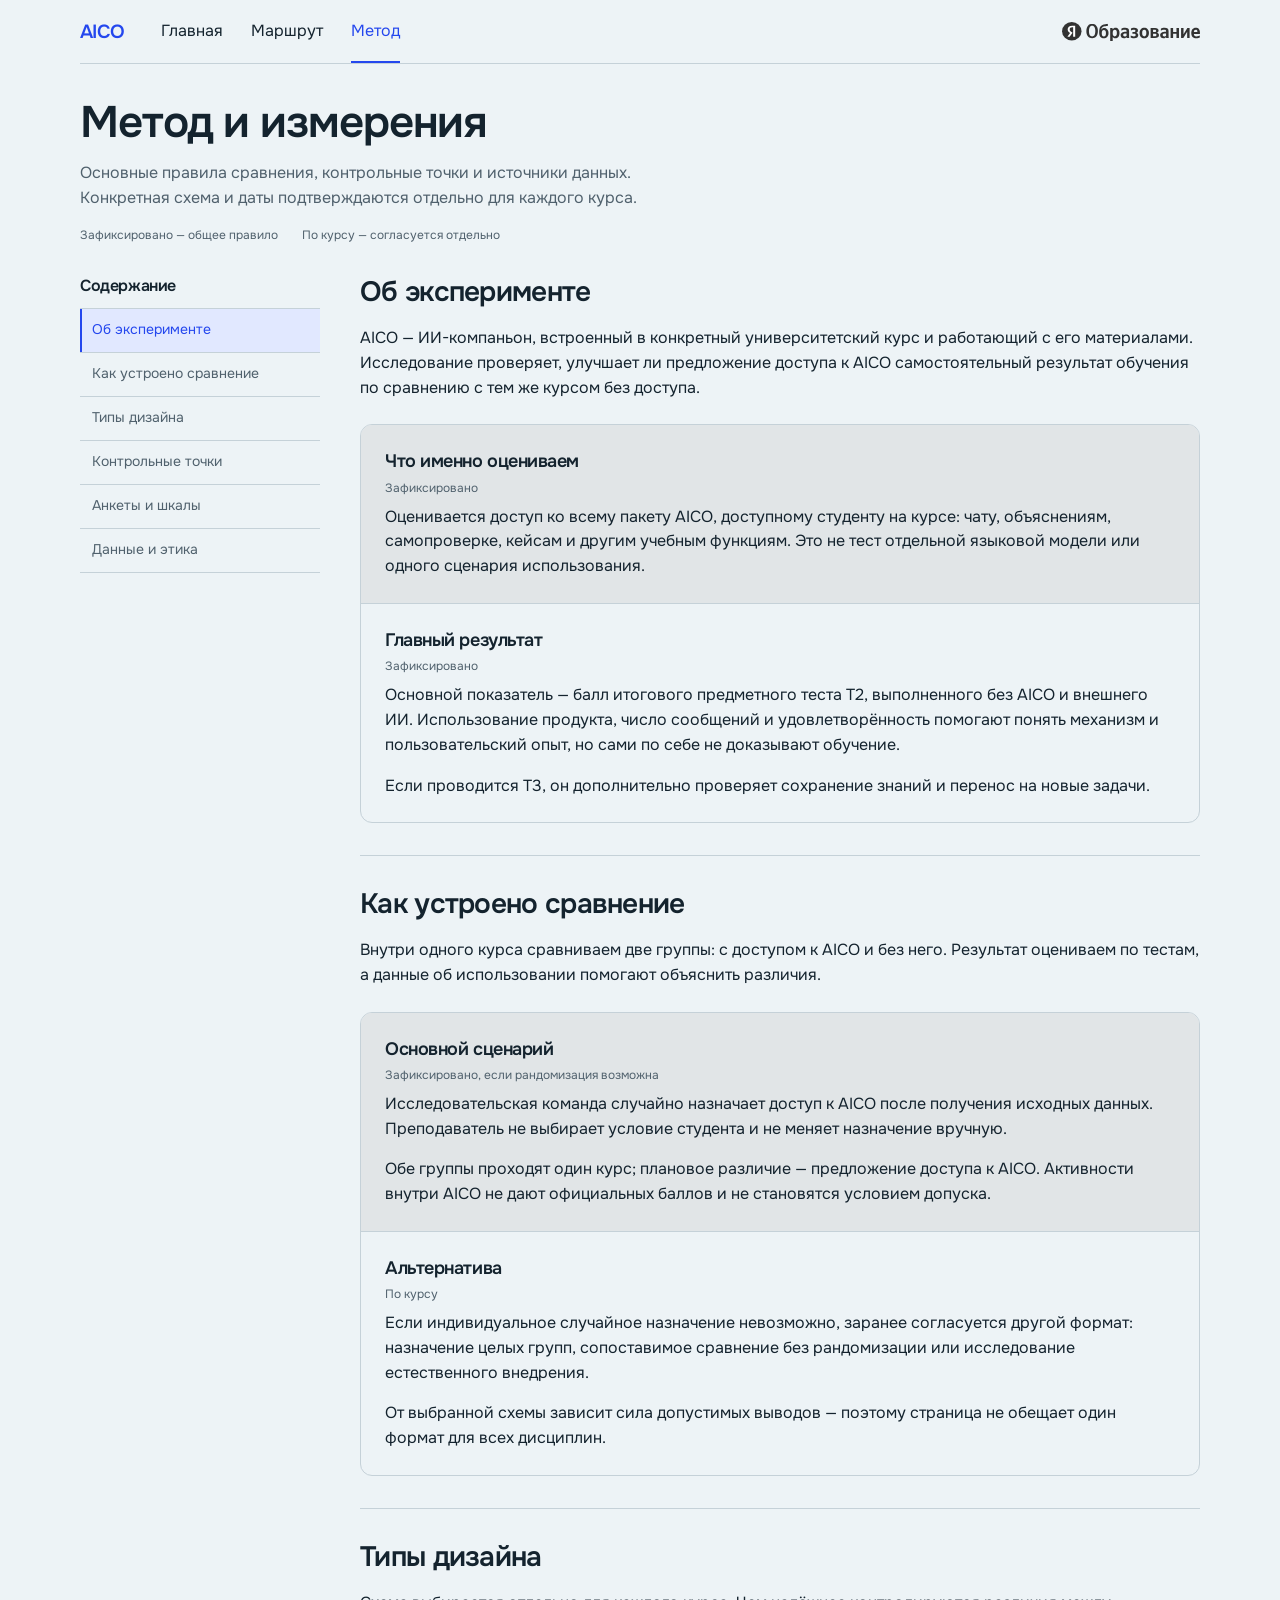
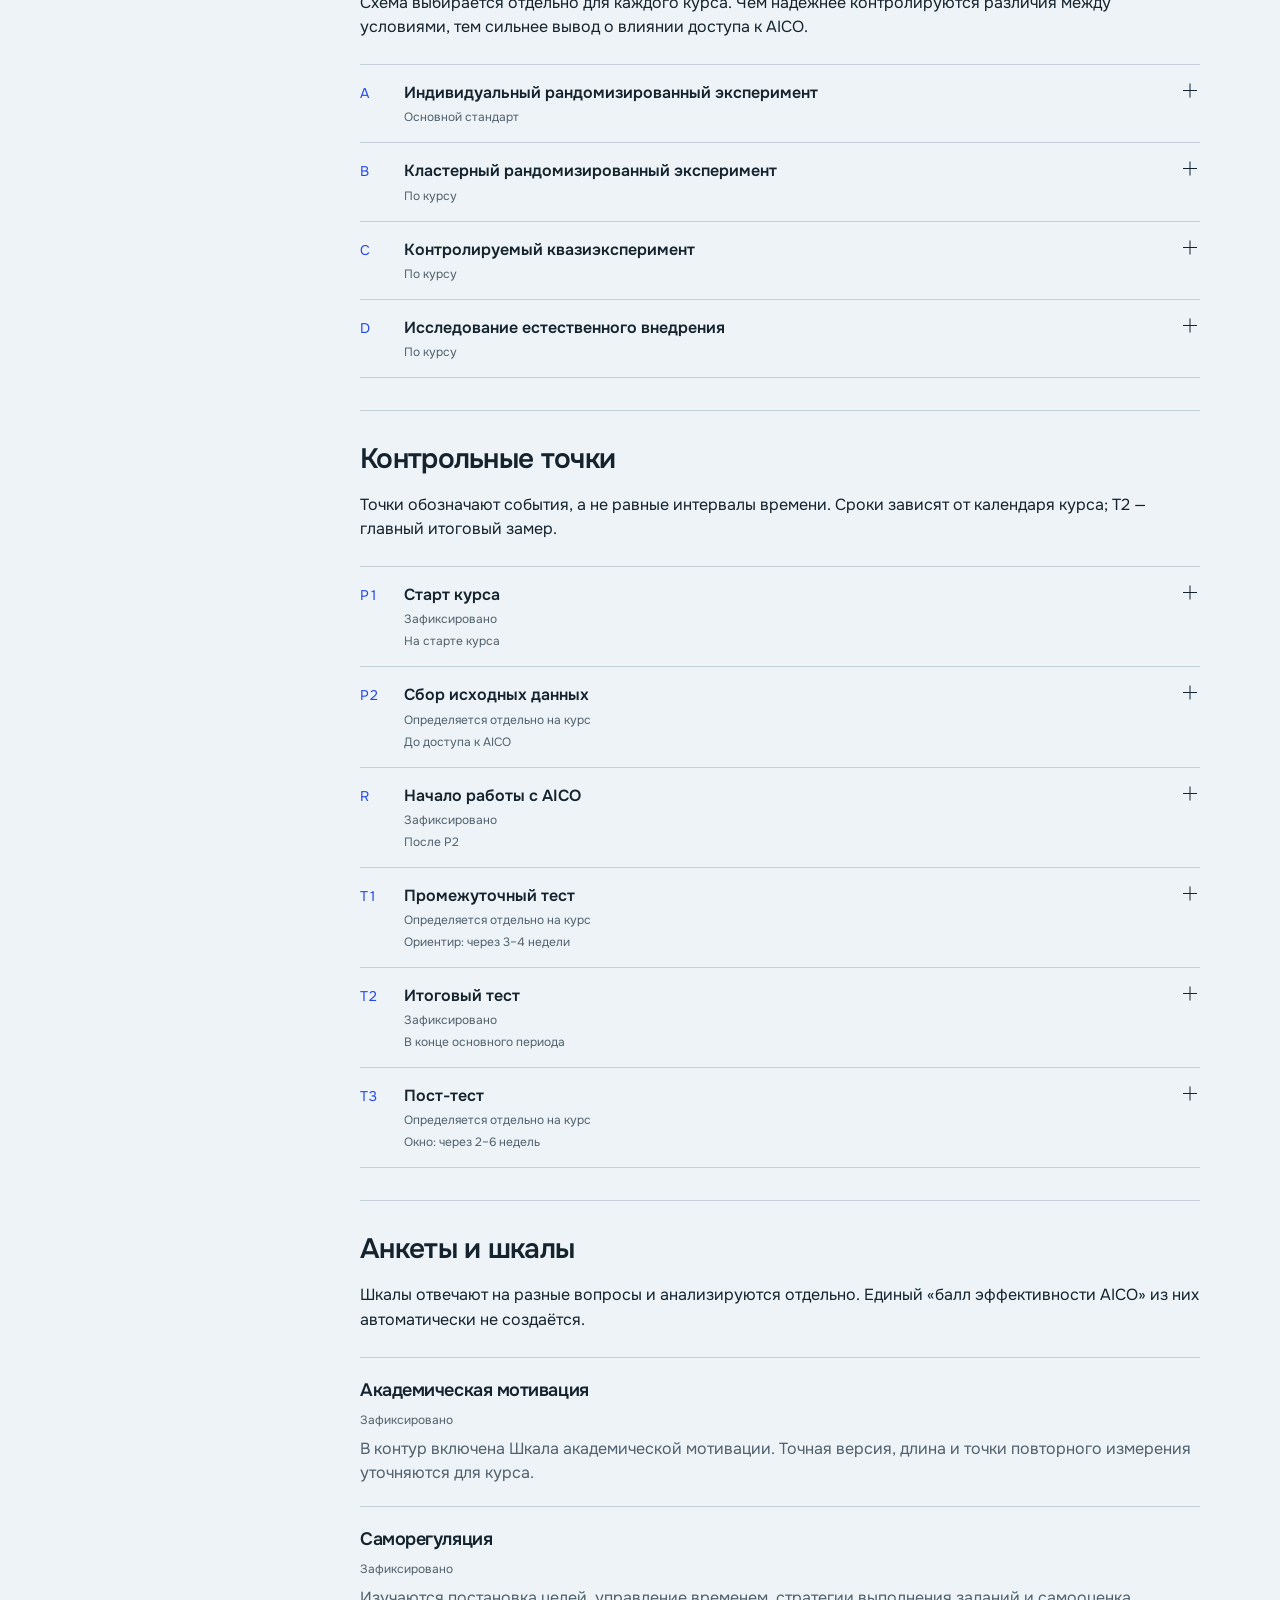
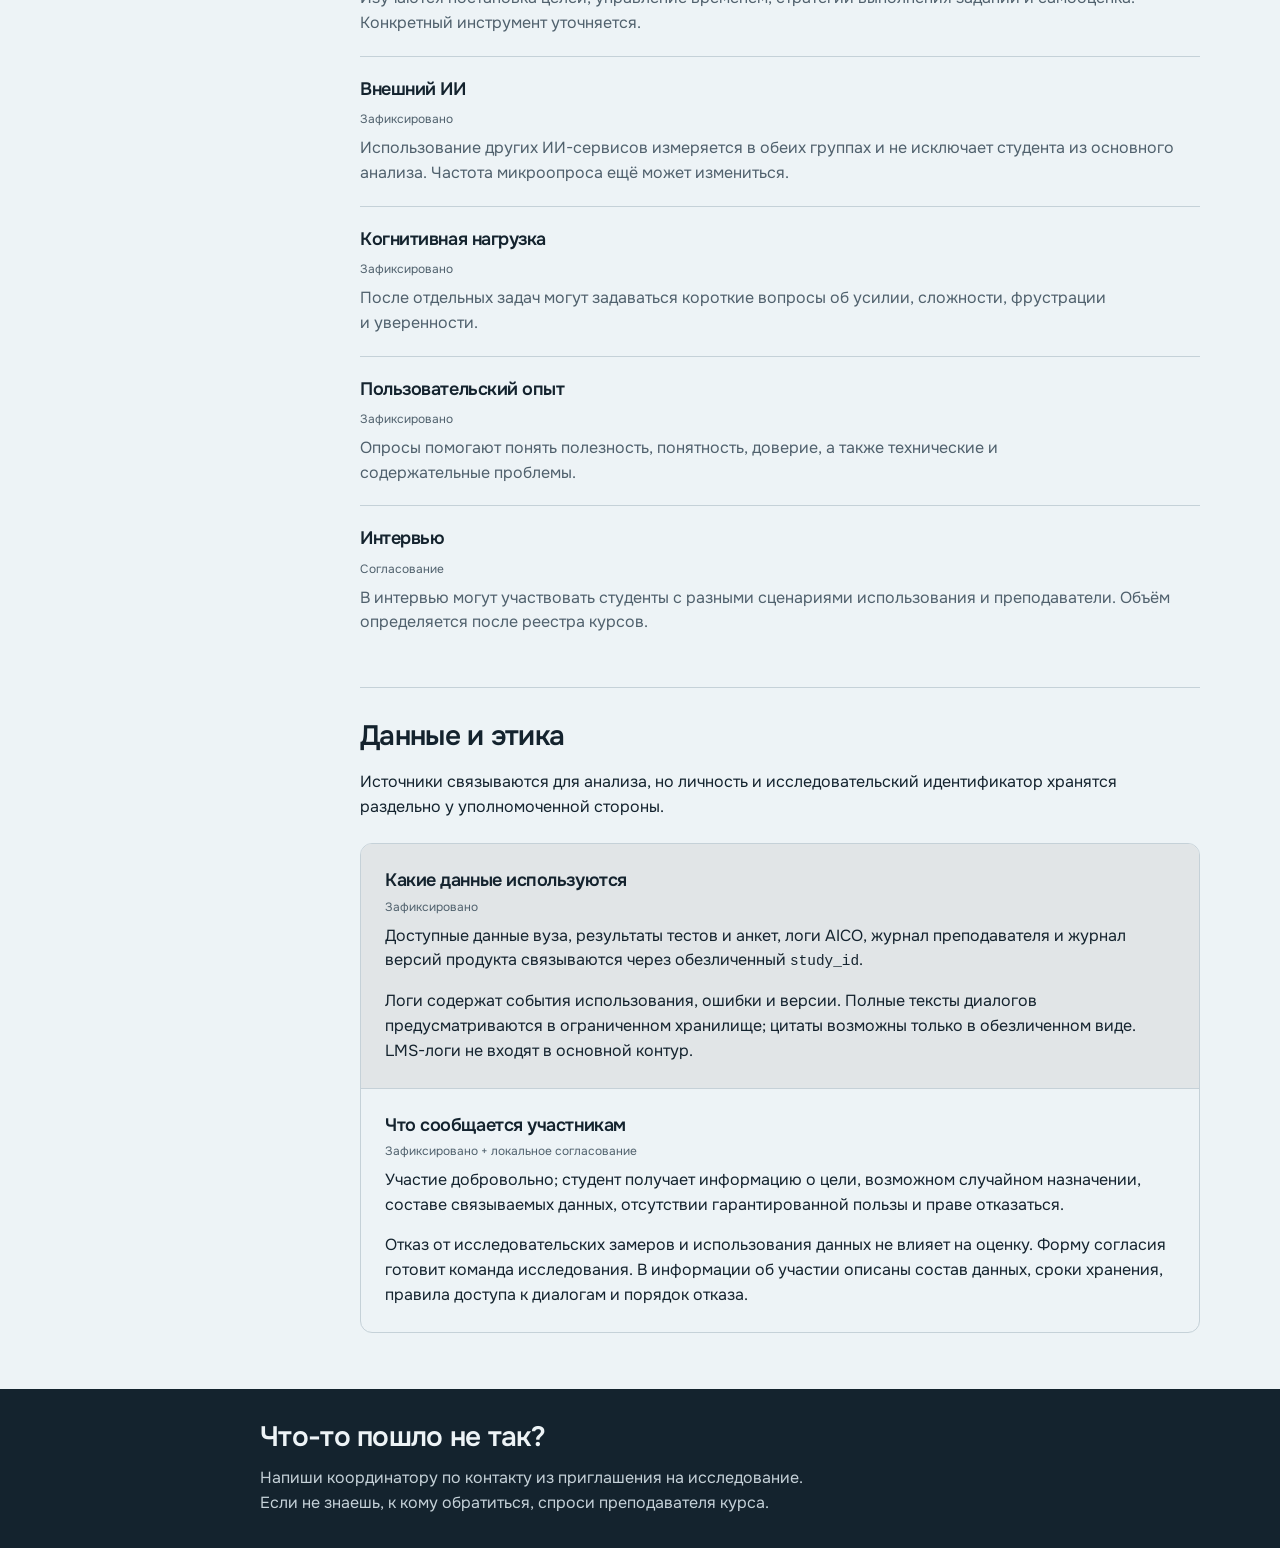
==== method.html @ 2f689096 "Move student site to standalone student URL" ====
<!doctype html>
<html lang="ru">
<head>
<meta charset="utf-8">
<meta name="viewport" content="width=device-width,initial-scale=1">
<meta name="theme-color" content="#edf3f6">
<meta name="description" content="Как устроено исследование AICO: сравнение групп, контрольные точки, анкеты, данные и условия участия.">
<title>AICO — метод и измерения</title>
<link rel="icon" href="data:image/svg+xml,%3Csvg xmlns='http://www.w3.org/2000/svg' viewBox='0 0 32 32'%3E%3Crect width='32' height='32' rx='8' fill='%232d4cff'/%3E%3Cpath d='M7 24 15 7h3l7 17h-5l-2-5h-6l-2 5zm7-9h3l-1.5-4z' fill='white'/%3E%3C/svg%3E">
<link rel="stylesheet" href="student.css?v=b2dbe987">
<link rel="stylesheet" href="method.css?v=42164fa5">
<link rel="canonical" href="https://tikhonov-cmd.github.io/student/method.html">
</head>
<body class="method-page"><a class="skip" href="#method-overview">Перейти к содержанию</a><header class="site-header">
 <a class="brand" href="./" aria-label="AICO — главная для участников">AICO</a>
 <nav class="top-nav" aria-label="Разделы сайта">
  <a href="./" data-nav="home">Главная</a>
  <a href="route.html" data-nav="route">Маршрут</a>
  <a href="method.html" data-nav="method" aria-current="page">Метод</a>
 </nav>
 <a class="education-brand" href="https://education.yandex.ru/"><img src="assets/yandex-education.svg" width="138" height="20" alt="Яндекс Образование"></a>
</header>
<main id="method-main">
<header class="a-page a-method-hero">
          <h1 class="a-title">Метод и измерения</h1>
          <div class="a-method-intro">
            <p>Основные правила сравнения, контрольные точки и источники данных. Конкретная схема и даты подтверждаются отдельно для каждого курса.</p>
            <div class="a-status-key" aria-label="Статусы элементов протокола">
              <span>Зафиксировано — общее правило</span><span>По курсу — согласуется отдельно</span>
            </div>
          </div>
        </header>

        <div class="a-page a-method-layout">
          <nav class="a-method-index" aria-label="Содержание раздела">
            <div class="a-method-index-inner">
              <h2>Содержание</h2>
              <ol>
                <li><a href="#method-overview"><span>Об эксперименте</span></a></li>
                <li><a href="#method-comparison"><span>Как устроено сравнение</span></a></li>
                <li><a href="#method-designs"><span>Типы дизайна</span></a></li>
                <li><a href="#method-points"><span>Контрольные точки</span></a></li>
                <li><a href="#method-scales"><span>Анкеты и шкалы</span></a></li>
                <li><a href="#method-data"><span>Данные и этика</span></a></li>
              </ol>
            </div>
          </nav>

          <div class="a-method-content">
            <section class="a-method-section" id="method-overview">
              <header class="a-section-head"><h2>Об эксперименте</h2><p>AICO — ИИ-компаньон, встроенный в конкретный университетский курс и работающий с его материалами. Исследование проверяет, улучшает ли предложение доступа к AICO самостоятельный результат обучения по сравнению с тем же курсом без доступа.</p></header>
              <div class="a-method-pair">
                <article class="a-method-note"><h3>Что именно оцениваем<span class="a-inline-status">Зафиксировано</span></h3><p>Оценивается доступ ко всему пакету AICO, доступному студенту на курсе: чату, объяснениям, самопроверке, кейсам и другим учебным функциям. Это не тест отдельной языковой модели или одного сценария использования.</p></article>
                <article class="a-method-note"><h3>Главный результат<span class="a-inline-status">Зафиксировано</span></h3><p>Основной показатель — балл итогового предметного теста T2, выполненного без AICO и внешнего ИИ. Использование продукта, число сообщений и удовлетворённость помогают понять механизм и пользовательский опыт, но сами по себе не доказывают обучение.</p><p>Если проводится T3, он дополнительно проверяет сохранение знаний и перенос на новые задачи.</p></article>
              </div>
            </section>

            <section class="a-method-section" id="method-comparison">
              <header class="a-section-head"><h2>Как устроено сравнение</h2><p>Внутри одного курса сравниваем две группы: с доступом к AICO и без него. Результат оцениваем по тестам, а данные об использовании помогают объяснить различия.</p></header>
              <div class="a-method-pair">
                <article class="a-method-note"><h3>Основной сценарий<span class="a-inline-status">Зафиксировано, если рандомизация возможна</span></h3><p>Исследовательская команда случайно назначает доступ к AICO после получения исходных данных. Преподаватель не выбирает условие студента и не меняет назначение вручную.</p><p>Обе группы проходят один курс; плановое различие — предложение доступа к AICO. Активности внутри AICO не дают официальных баллов и не становятся условием допуска.</p></article>
                <article class="a-method-note"><h3>Альтернатива<span class="a-inline-status">По курсу</span></h3><p>Если индивидуальное случайное назначение невозможно, заранее согласуется другой формат: назначение целых групп, сопоставимое сравнение без рандомизации или исследование естественного внедрения.</p><p>От выбранной схемы зависит сила допустимых выводов — поэтому страница не обещает один формат для всех дисциплин.</p></article>
              </div>
            </section>

            <section class="a-method-section" id="method-designs">
              <header class="a-section-head"><h2>Типы дизайна</h2><p>Схема выбирается отдельно для каждого курса. Чем надёжнее контролируются различия между условиями, тем сильнее вывод о влиянии доступа к AICO.</p></header>
              <div class="a-design-list">
                <details class="a-design-row">
                  <summary><span class="a-design-code">A</span><span class="a-design-title">Индивидуальный рандомизированный эксперимент</span><span class="a-inline-status">Основной стандарт</span><span class="a-disclosure-mark" aria-hidden="true"></span></summary>
                  <div class="a-design-body"><p class="a-design-description">Доступ случайно назначается отдельным студентам внутри одного курса. Обе группы проходят одинаковую программу и тесты.</p><div class="a-design-evidence"><h4>Доказательная сила</h4><p><strong>Наиболее высокая.</strong> Позволяет оценить причинный эффект предложения доступа к AICO. В анализе ITT участников сравнивают по назначенной группе, даже если они не пользовались платформой.</p></div></div>
                </details>
                <details class="a-design-row">
                  <summary><span class="a-design-code">B</span><span class="a-design-title">Кластерный рандомизированный эксперимент</span><span class="a-inline-status">По курсу</span><span class="a-disclosure-mark" aria-hidden="true"></span></summary>
                  <div class="a-design-body"><p class="a-design-description">Случайно назначаются целые учебные группы. Требуются достаточное число независимых групп и кластерный анализ.</p><div class="a-design-evidence"><h4>Доказательная сила</h4><p><strong>Высокая при выполнении условий.</strong> Позволяет оценить причинный эффект назначения групп; при малом числе групп результат считается пилотным.</p></div></div>
                </details>
                <details class="a-design-row">
                  <summary><span class="a-design-code">C</span><span class="a-design-title">Контролируемый квазиэксперимент</span><span class="a-inline-status">По курсу</span><span class="a-disclosure-mark" aria-hidden="true"></span></summary>
                  <div class="a-design-body"><p class="a-design-description">Готовая группа с AICO сравнивается с одновременной сопоставимой контрольной группой без случайного назначения. Учитываются входной уровень и наблюдаемые различия.</p><div class="a-design-evidence"><h4>Доказательная сила</h4><p><strong>Ограниченная.</strong> Результат совместим с эффектом AICO, но скрытые различия между группами нельзя полностью исключить.</p></div></div>
                </details>
                <details class="a-design-row">
                  <summary><span class="a-design-code">D</span><span class="a-design-title">Исследование естественного внедрения</span><span class="a-inline-status">По курсу</span><span class="a-disclosure-mark" aria-hidden="true"></span></summary>
                  <div class="a-design-body"><p class="a-design-description">Участников наблюдают во времени без сопоставимой рандомизированной контрольной группы: собирают P2, T2/T3, результаты курса и логи AICO.</p><div class="a-design-evidence"><h4>Доказательная сила</h4><p><strong>Описательная.</strong> Показывает осуществимость, динамику и механизмы внедрения, но не доказывает причинный эффект AICO.</p></div></div>
                </details>
              </div>
            </section>

            <section class="a-method-section" id="method-points">
              <header class="a-section-head"><h2>Контрольные точки</h2><p>Точки обозначают события, а не равные интервалы времени. Сроки зависят от календаря курса; T2 — главный итоговый замер.</p></header>
              <div class="a-measure-list">
                <details class="a-measure"><summary><span class="a-measure-code">P1</span><span class="a-measure-title">Старт курса</span><span class="a-measure-status">Зафиксировано</span><span class="a-measure-time">На старте курса</span><span class="a-disclosure-mark" aria-hidden="true"></span></summary><div class="a-disclosure-body"><p>Фиксируются актуальные группы, календарь и контекст дисциплины. Курс начинается по обычной программе, без специального режима преподавания.</p><p><strong>Роль преподавателя:</strong> подтвердить расписание и сообщить об изменениях, способных повлиять на замеры.</p></div></details>
                <details class="a-measure"><summary><span class="a-measure-code">P2</span><span class="a-measure-title">Сбор исходных данных</span><span class="a-measure-status">Определяется отдельно&nbsp;на&nbsp;курс</span><span class="a-measure-time">До доступа к AICO</span><span class="a-disclosure-mark" aria-hidden="true"></span></summary><div class="a-disclosure-body"><p>Команда использует уже имеющиеся данные об успеваемости и исходные анкеты о мотивации, самоорганизации в учёбе и опыте использования ИИ. Студенты также рассказывают немного о себе. Дополнительного предметного теста на этом этапе нет.</p><p><strong>Важно:</strong> P2 помогает точнее сравнить группы, но сам по себе не доказывает, что они «одинаковы».</p></div></details>
                <details class="a-measure"><summary><span class="a-measure-code">R</span><span class="a-measure-title">Начало работы с AICO</span><span class="a-measure-status">Зафиксировано</span><span class="a-measure-time">После P2</span><span class="a-disclosure-mark" aria-hidden="true"></span></summary><div class="a-disclosure-body"><p>Команда замораживает список участников, назначает условия и выдаёт права. В начале проверяются доступ, идентификаторы и поступление логов.</p><p><strong>Роль преподавателя:</strong> использовать единый текст коммуникации и не менять назначенный доступ.</p></div></details>
                <details class="a-measure"><summary><span class="a-measure-code">T1</span><span class="a-measure-title">Промежуточный тест</span><span class="a-measure-status">Определяется отдельно&nbsp;на&nbsp;курс</span><span class="a-measure-time">Ориентир: через 3–4 недели</span><span class="a-disclosure-mark" aria-hidden="true"></span></summary><div class="a-disclosure-body"><p>Результаты обычных контрольных и тестов курса дают ранний сигнал о ходе обучения. Небольшой опрос уточняет нагрузку, использование внешнего ИИ и технические проблемы. Дополнительные учебные проверки для этого этапа не создаются.</p><p>T1 не считается вторым главным результатом. Форма, инструкция и точный срок подтверждаются для курса.</p></div></details>
                <details class="a-measure"><summary><span class="a-measure-code">T2</span><span class="a-measure-title">Итоговый тест</span><span class="a-measure-status">Зафиксировано</span><span class="a-measure-time">В конце основного периода</span><span class="a-disclosure-mark" aria-hidden="true"></span></summary><div class="a-disclosure-body"><p>Итоговая проверка курса выполняется без AICO и внешнего ИИ, в одинаковых условиях и по единым критериям. Балл T2 — главный показатель самостоятельного результата.</p><p><strong>По курсу:</strong> дата и содержание согласуются с календарём и учебными целями дисциплины.</p></div></details>
                <details class="a-measure"><summary><span class="a-measure-code">T3</span><span class="a-measure-title">Пост-тест</span><span class="a-measure-status">Определяется отдельно&nbsp;на&nbsp;курс</span><span class="a-measure-time">Окно: через 2–6 недель</span><span class="a-disclosure-mark" aria-hidden="true"></span></summary><div class="a-disclosure-body"><p>Параллельный тест проверяет сохранение знаний, а новая задача — перенос в незнакомую ситуацию. Целевой ориентир — четыре недели после T2.</p><p>T3 проводится только там, где можно обеспечить одинаковую контролируемую процедуру. Возможность и дата подтверждаются отдельно.</p></div></details>
              </div>
            </section>

            <section class="a-method-section" id="method-scales">
              <header class="a-section-head"><h2>Анкеты и шкалы</h2><p>Шкалы отвечают на разные вопросы и анализируются отдельно. Единый «балл эффективности AICO» из них автоматически не создаётся.</p></header>
              <div class="a-scale-list">
                <article class="a-scale"><h3>Академическая мотивация</h3><span class="a-inline-status">Зафиксировано</span><p>В контур включена Шкала академической мотивации. Точная версия, длина и точки повторного измерения уточняются для курса.</p></article>
                <article class="a-scale"><h3>Саморегуляция</h3><span class="a-inline-status">Зафиксировано</span><p>Изучаются постановка целей, управление временем, стратегии выполнения заданий и самооценка. Конкретный инструмент уточняется.</p></article>
                <article class="a-scale"><h3>Внешний ИИ</h3><span class="a-inline-status">Зафиксировано</span><p>Использование других ИИ-сервисов измеряется в обеих группах и не исключает студента из основного анализа. Частота микроопроса ещё может измениться.</p></article>
                <article class="a-scale"><h3>Когнитивная нагрузка</h3><span class="a-inline-status">Зафиксировано</span><p>После отдельных задач могут задаваться короткие вопросы об усилии, сложности, фрустрации и уверенности.</p></article>
                <article class="a-scale"><h3>Пользовательский опыт</h3><span class="a-inline-status">Зафиксировано</span><p>Опросы помогают понять полезность, понятность, доверие, а также технические и содержательные проблемы.</p></article>
                <article class="a-scale"><h3>Интервью</h3><span class="a-inline-status">Согласование</span><p>В интервью могут участвовать студенты с разными сценариями использования и преподаватели. Объём определяется после реестра курсов.</p></article>
              </div>
            </section>

            <section class="a-method-section" id="method-data">
              <header class="a-section-head"><h2>Данные и этика</h2><p>Источники связываются для анализа, но личность и исследовательский идентификатор хранятся раздельно у уполномоченной стороны.</p></header>
              <div class="a-data-grid">
                <article class="a-data-column"><h3>Какие данные используются<span class="a-inline-status">Зафиксировано</span></h3><p>Доступные данные вуза, результаты тестов и анкет, логи AICO, журнал преподавателя и журнал версий продукта связываются через обезличенный <code>study_id</code>.</p><p>Логи содержат события использования, ошибки и версии. Полные тексты диалогов предусматриваются в ограниченном хранилище; цитаты возможны только в обезличенном виде. LMS-логи не входят в основной контур.</p></article>
                <article class="a-data-column"><h3>Что сообщается участникам<span class="a-inline-status">Зафиксировано + локальное согласование</span></h3><p>Участие добровольно; студент получает информацию о цели, возможном случайном назначении, составе связываемых данных, отсутствии гарантированной пользы и праве отказаться.</p><p>Отказ от исследовательских замеров и использования данных не влияет на оценку. Форму согласия готовит команда исследования. В информации об участии описаны состав данных, сроки хранения, правила доступа к диалогам и порядок отказа.</p></article>
              </div>
            </section>
          </div>
        </div>
</main>
<section class="help-line" id="help"><div class="help-inner"><h2>Что-то пошло не так?</h2><p>Напиши координатору по контакту из приглашения на исследование. Если не знаешь, к кому обратиться, спроси преподавателя курса.</p></div></section>
<script src="method.js?v=9ef00c4e" defer></script>
</body></html>
---- student.css ----
@font-face{font-family:"Onest Embedded";src:url([data-uri]) format("truetype");font-style:normal;font-weight:100 900;font-display:swap}

@font-face{font-family:"Manrope";font-weight:200;font-style:normal;font-display:swap;src:url("fonts/manrope.woff") format("woff");}
@font-face{font-family:"Yeseva One";font-weight:400;font-style:normal;font-display:swap;src:url("fonts/yesevaone.woff") format("woff");}
@font-face{font-family:"Ruslan Display";font-weight:400;font-style:normal;font-display:swap;src:url("fonts/ruslandisplay.woff") format("woff");}
@font-face{font-family:"YS Geo Thin";font-weight:200;font-style:normal;font-display:swap;src:url("fonts/ys-geo-thin.woff") format("woff");}
@font-face{font-family:"YS Display Light";font-weight:300;font-style:normal;font-display:swap;src:url("[data-uri]") format("woff");}
@font-face{font-family:"Caveat";font-weight:600;font-style:normal;font-display:swap;src:url("fonts/caveat.woff") format("woff");}
@font-face{font-family:"Lobster";font-weight:400;font-style:normal;font-display:swap;src:url("fonts/lobster.woff") format("woff");}
@font-face{font-family:"Old Standard TT";font-weight:400;font-style:italic;font-display:swap;src:url("fonts/oldstandardtt.woff") format("woff");}
@font-face{font-family:"Press Start 2P";font-weight:400;font-style:normal;font-display:swap;src:url("fonts/pressstart2p.woff") format("woff");}
/* Shared student design system. Wide areas are interactive; prose uses one reading measure. */
:root{
 --paper:#edf3f6;--ink:#14232e;--muted:#50616d;--rule:#c5d1d8;
 --blue:#2447ee;--blue-hover:#1936bd;--selected:#e1e8ff;--lime:#d4ff5b;
 --surface:#e1e5e7;--white:#fff;--gutter:clamp(20px,4.5vw,64px);
 --wide:1120px;--reading:760px;--radius:12px;
 --text:16px;--small:14px;--caption:12px;
 font-family:"Onest Embedded",Arial,sans-serif;font-synthesis:none;
 color:var(--ink);background:var(--paper);scroll-behavior:smooth;scroll-padding-top:24px;
}
*{box-sizing:border-box;scrollbar-color:var(--muted) var(--paper)}
body{margin:0;position:relative}
button{font:inherit;color:inherit;cursor:pointer}
button,a{-webkit-tap-highlight-color:transparent}
button:disabled{cursor:default}
a{color:inherit;text-underline-offset:5px}
button:focus-visible,a:focus-visible,summary:focus-visible{outline:3px solid var(--blue);outline-offset:4px}
::selection{background:var(--lime);color:var(--ink)}
[hidden]{display:none!important}
p{margin:0 0 16px;line-height:1.55;text-wrap:balance}
h1,h2,h3,h4{margin:0;font-weight:600;letter-spacing:-.025em;line-height:1.2;text-wrap:balance}
h2{font-size:28px}h3{font-size:20px}h4{font-size:20px}
li,summary{text-wrap:balance}
button svg,a svg{width:20px;height:20px;fill:none;stroke:currentColor;stroke-width:1.7;stroke-linecap:round;stroke-linejoin:round;flex:none}
.sr-only{position:absolute;width:1px;height:1px;padding:0;margin:-1px;overflow:hidden;clip:rect(0,0,0,0);white-space:nowrap;border:0}
.skip{visibility:hidden;position:fixed;z-index:100;left:20px;top:16px;padding:14px;background:var(--lime)}
.skip:focus{visibility:visible}
.site-header,.intro-reading,.route{width:min(calc(100% - 2 * var(--gutter)),var(--wide));margin-inline:auto}
.site-header{min-height:64px;display:flex;gap:36px;align-items:center;border-bottom:1px solid var(--rule)}
.brand{display:flex;align-items:center;min-height:44px;min-width:44px;font-size:19px;font-weight:600;letter-spacing:-.03em;color:var(--blue);text-decoration:none}
.top-nav{display:flex;gap:28px;align-self:stretch}
.top-nav a{display:flex;align-items:center;min-height:44px;font-size:16px;text-decoration:none;border-bottom:2px solid transparent;padding:10px 0}
.top-nav a:hover,.top-nav a[aria-current]{color:var(--blue);border-bottom-color:var(--blue)}
/* The original interactive lettering remains the full first screen. */
.hero{display:grid;grid-template-rows:1fr auto;place-items:center;gap:24px;min-height:calc(100svh - 64px);margin:0 var(--gutter);padding:24px 0 16px;position:relative;touch-action:pan-y;cursor:crosshair}
.hero-title{font-family:"YS Display Light",sans-serif;font-weight:300;font-size:min(11.6vw,18svh,180px);line-height:1;letter-spacing:0;user-select:none;touch-action:pan-y;width:100%;text-align:center;padding:0}
.title-line{display:flex;justify-content:center;align-items:center;white-space:nowrap;height:1em}
.title-line.emphasis{color:var(--blue)}
.letter-canvas{position:absolute;left:calc(-1 * var(--gutter));top:0;width:100vw;height:100%;pointer-events:none;display:block;visibility:hidden}
.has-letter-scene .letter-canvas{visibility:visible}.has-letter-scene .hero-title{opacity:0}
.hero:has(.hero-title:focus-visible){outline:2px solid var(--blue);outline-offset:-12px}
.hero-controls{position:relative;z-index:2;align-self:end;width:100%;text-align:center;cursor:auto}
.type-hint{display:block;color:var(--muted);font-size:var(--caption);line-height:1.5;margin-bottom:8px}
.type-controls{display:flex;align-items:center;justify-content:center;flex-wrap:wrap;gap:8px 24px;min-height:44px;color:var(--muted)}
.type-controls button{background:none;border:0;padding:8px 0;min-height:44px;font-size:14px;text-decoration:underline;text-underline-offset:4px}
.type-controls button:hover{color:var(--blue)}
.type-controls button:disabled{opacity:.55;text-decoration:none}
.type-controls .motion-toggle{display:flex;align-items:center;gap:8px;padding:8px 12px;font-size:12px;text-decoration:none}
.motion-toggle svg{width:15px;height:15px}
/* Overview and product demo. */
.intro-reading{padding:40px 0 0;border-top:1px solid var(--rule)}
.intro-context{max-width:var(--reading);margin:0 auto 40px}
.hero-lead{font-size:clamp(24px,2.4vw,32px);line-height:1.4;margin:0}
.hero-lead b{font-weight:600}
.hero-lead+.hero-lead{margin-top:8px}
.product-demo{padding:32px 0 0;border-top:1px solid var(--rule);min-width:0}
.product-demo>h2{margin-bottom:12px}
.product-intro{font-size:16px;max-width:76ch;margin-bottom:8px}
.demo-invitation{font-size:14px;color:var(--muted);max-width:88ch;margin-bottom:24px}
.demo-workbench{--controls-width:264px}
.demo-panel{display:grid;grid-template-columns:var(--controls-width) minmax(0,1fr);border:1px solid var(--rule);border-radius:var(--radius);overflow:clip}
.demo-panel:has(.demo-controls[hidden]){grid-template-columns:1fr}
.demo-controls{padding:24px 20px}
.demo-result{background:var(--surface);border-left:1px solid var(--rule)}
.demo-controls,.demo-result{min-width:0}
.demo-choice-row{padding:16px 0;border-bottom:1px solid var(--rule)}
.demo-choice-row:first-child{padding-top:0}
.demo-choice-row:last-child{border-bottom:0;padding-bottom:0}
.demo-label{display:block;font-size:14px;line-height:1.4;font-weight:600;margin-bottom:8px}
.demo-options{display:grid;grid-template-columns:repeat(2,minmax(0,1fr));gap:4px}
.demo-options button{min-height:44px;min-width:0;padding:8px;border:1px solid transparent;border-radius:6px;background:transparent;font-size:14px;line-height:1.35;white-space:normal;overflow-wrap:anywhere}
.demo-options button:hover{border-color:var(--blue);color:var(--blue)}
.demo-options button[aria-pressed=true]{background:var(--selected);border-color:var(--blue);color:var(--blue);font-weight:600}
.demo-options button[data-format][aria-pressed=true]{background:var(--lime);border-color:transparent;color:var(--ink)}
.demo-options-secondary:has([data-level]){grid-template-columns:1fr}
.demo-options-secondary:has([data-level]) button{text-align:left;padding-inline:12px}
.demo-control-note{font-size:12px;line-height:1.5;color:var(--muted);margin:8px 0 0}
.demo-preview{padding:24px}
.demo-preview>h3{font-size:24px;margin-bottom:8px}
.demo-purpose{font-size:14px;line-height:1.5;color:var(--muted);margin-bottom:16px}
.demo-content{border-top:1px solid var(--rule);padding-top:16px}
.demo-content h4{font-size:20px;margin-bottom:12px}
.demo-content p{font-size:16px;line-height:1.5;margin-bottom:12px}
.demo-content p:last-child{margin-bottom:0}
.demo-caption{font-size:12px;line-height:1.5;color:var(--muted);text-align:left;margin:12px 0 0 calc(var(--controls-width) + 1px)}
.demo-answers,.demo-chat-questions{display:grid;grid-template-columns:1fr;gap:8px;margin-top:12px}
.demo-answers button,.demo-chat-questions button{min-height:44px;padding:10px 12px;font-size:14px;line-height:1.4;text-align:left;text-wrap:balance;border:1px solid var(--rule);border-radius:6px;background:var(--paper)}
.demo-answers button:hover,.demo-chat-questions button:hover{border-color:var(--blue)}
.demo-answers button[aria-pressed=true],.demo-chat-questions button[aria-pressed=true]{background:var(--selected);border-color:var(--blue);color:var(--blue)}
.demo-feedback{border-top:1px solid var(--rule);margin-top:16px;padding-top:16px}
.demo-feedback p:first-child{color:var(--blue)}
.demo-action{display:inline-flex;align-items:center;min-height:44px;margin-top:8px;padding:8px 0;background:none;border:0;border-bottom:1px solid var(--blue);color:var(--blue);font-size:16px;font-weight:600}
.demo-table{width:100%;border-collapse:collapse;margin:16px 0;font-size:14px;font-variant-numeric:tabular-nums}
.demo-table caption{text-align:left;font-size:12px;color:var(--muted);padding-bottom:8px;text-wrap:balance}
.demo-table th,.demo-table td{padding:8px;border-bottom:1px solid var(--rule);text-align:right}
.demo-table th{font-weight:600}.demo-table th:first-child{text-align:left;padding-left:0;width:58%}
.demo-table th:last-child,.demo-table td:last-child{padding-right:0}
.demo-table thead th{font-size:12px;color:var(--muted)}
/* Shared reading column, disclosures, route CTA and help. */
.reading{width:min(calc(100% - 2 * var(--gutter)),var(--reading));margin:48px auto 0}
.section{padding:32px 0;border-top:1px solid var(--rule);scroll-margin-top:24px}
.section h2{margin-bottom:20px}
.section-content>p,.rules-list p,.faq p,.data-disclosure p{font-size:16px;line-height:1.55}
.section-content>p:last-child{margin-bottom:0}
#rules{padding:0;margin-bottom:32px;border:1px solid var(--rule);border-radius:var(--radius);overflow:clip}
.experiment-intro{background:var(--surface);padding:24px;border-bottom:1px solid var(--rule)}
.participation-rules{padding:24px}
.participation-rules h2{font-size:24px}
.experiment-intro h2{font-size:24px;margin-bottom:12px}
.experiment-intro p{font-size:16px;line-height:1.5;margin-bottom:12px}
.experiment-intro p:last-child{margin-bottom:0}
.rules-list{list-style:none;padding:0;margin:0}
.rules-list li{padding:24px 0;border-top:1px solid var(--rule)}
.rules-list li:first-child{border-top:0;padding-top:0}
.rules-list li:last-child{padding-bottom:0}
.rules-list h3{font-size:18px;margin-bottom:8px}
.rules-list p{color:var(--muted);margin:0}
.faq details,.data-disclosure{border-bottom:1px solid var(--rule)}
.data-disclosure{border-top:1px solid var(--rule);margin-top:24px}
summary{display:flex;align-items:center;justify-content:space-between;gap:20px;min-height:64px;padding:16px 0;font-size:16px;line-height:1.45;list-style:none;cursor:pointer}
summary::-webkit-details-marker{display:none}
summary:hover{color:var(--blue)}
.disclosure-icon{width:20px;height:20px;flex:none;fill:none;stroke:currentColor;stroke-width:1.6}
details[open] .vertical{display:none}
.faq p,.data-disclosure p{color:var(--muted);margin:0 0 16px}
.faq p:last-child,.data-disclosure p:last-child{margin-bottom:24px}
.route-invitation{display:flex;align-items:center;justify-content:space-between;gap:24px;margin:16px 0 32px;padding:28px;background:linear-gradient(115deg,rgba(255,255,255,.78),rgba(255,255,255,.24) 55%,rgba(36,71,238,.055));color:var(--ink);border:1px solid rgba(137,157,173,.34);border-radius:var(--radius);box-shadow:inset 0 1px 0 rgba(255,255,255,.9);-webkit-backdrop-filter:blur(12px);backdrop-filter:blur(12px);text-decoration:none;transition:border-color .2s,background-color .2s}
.route-invitation strong{display:block;font-size:28px;line-height:1.2;font-weight:500;letter-spacing:-.025em;text-decoration:underline;text-decoration-thickness:1px;text-underline-offset:7px;margin-bottom:12px}
.route-invitation span span{display:block;color:var(--muted);font-size:16px;line-height:1.5;text-wrap:balance}
.route-invitation svg{color:var(--blue);width:40px;height:40px;transition:transform .25s}
.route-invitation:hover{background-color:rgba(255,255,255,.5);border-color:rgba(36,71,238,.4)}.route-invitation:hover svg{transform:translateX(6px)}
#questions{border-top:0;padding-top:0}
.text-link{display:inline-flex;align-items:center;gap:12px;min-height:44px;padding:8px 0;font-size:16px;line-height:1.5;text-decoration:underline}
.text-link:hover{color:var(--blue)}
.help-line{margin-top:24px;padding:32px var(--gutter);background:var(--ink);color:var(--paper)}
.help-inner{max-width:var(--reading);margin-inline:auto}
.help-line h2{font-size:28px;margin-bottom:12px}
.help-line p{color:#c5d1d8;font-size:16px;max-width:70ch;margin:0}
.no-script{width:min(calc(100% - 2 * var(--gutter)),var(--reading));margin:24px auto;font-size:16px;line-height:1.5}
/* Route: navigation and text stay distinct, with no stretched empty card. */
.route{margin-top:32px}
.route-head{margin-bottom:24px}
.route-head h1{font-size:clamp(32px,4vw,44px);margin-bottom:12px}
.route-head p{font-size:16px;color:var(--muted);max-width:80ch;margin:0}
.route-workspace{display:grid;grid-template-columns:280px minmax(0,1fr);gap:24px;align-items:start}
.route-nav{display:flex;flex-direction:column;gap:4px;list-style:none;margin:0;padding:0}
.route-button{width:100%;display:flex;align-items:start;gap:12px;min-height:78px;padding:12px;border:1px solid transparent;border-radius:8px;background:transparent;text-align:left}
.route-button:hover{border-color:var(--blue)}
.route-button[aria-pressed=true]{background:var(--selected);border-color:var(--blue);color:var(--blue)}
.route-num{flex:none;font-size:14px;font-variant-numeric:tabular-nums;line-height:1.5;color:var(--muted)}
.route-button[aria-pressed=true] .route-num{color:var(--blue)}
.route-title{font-size:16px;line-height:1.35;font-weight:600;min-width:0}
.route-code{display:block;font-size:12px;font-weight:400;line-height:1.4;margin-top:4px;color:var(--muted)}
.route-footnote{margin:12px 0 0;font-size:12px;line-height:1.5;color:var(--muted)}
.route-detail{min-width:0}
.stage-pagination{display:flex;justify-content:space-between;gap:16px;margin:20px 0 0;min-height:44px}
.event-next{display:inline-flex;align-items:center;gap:12px;min-height:44px;border:0;background:none;padding:8px 0;color:var(--blue);font-weight:600;font-size:16px}
.event-next:hover{text-decoration:underline;text-underline-offset:5px}.event-next:disabled{opacity:.45;cursor:default;text-decoration:none}
.event-copy{display:flex;flex-direction:column;background:var(--surface);border-radius:var(--radius);padding:24px}
.event-copy h2{font-size:28px;margin-bottom:12px}
.event-meta{display:flex;flex-wrap:wrap;gap:8px 16px;font-size:14px;color:var(--muted);margin-bottom:20px}
.event-meta b{color:var(--blue);font-weight:600}
.event-description,.event-actions{font-size:16px;line-height:1.55}
#stage-body h3{font-size:18px;margin:20px 0 12px}
.event-actions{padding-left:20px;margin:0}
.event-actions li{margin-bottom:12px}.event-actions li:last-child{margin-bottom:0}
.event-note{font-size:14px;color:var(--muted);border-top:1px solid var(--rule);padding-top:16px;margin:20px 0 0}
.route-reading{margin-top:40px}
/* Cross-document transitions preserve native navigation and reduced-motion preference. */
@view-transition{navigation:auto}
::view-transition-old(root){animation:page-out .22s ease both}
::view-transition-new(root){animation:page-in .32s cubic-bezier(.16,1,.3,1) both}
@keyframes page-out{to{opacity:0;transform:translateY(-8px)}}
@keyframes page-in{from{opacity:0;transform:translateY(12px)}to{opacity:1;transform:translateY(0)}}
@media(max-width:1050px){
 .demo-workbench{--controls-width:244px}
 .route-workspace{grid-template-columns:240px minmax(0,1fr);gap:20px}
}
@media(max-width:760px){
 .site-header{gap:24px}.top-nav{gap:20px}
 .hero-title{font-size:min(13.4vw,18svh)}
 .route-workspace{grid-template-columns:1fr;gap:20px}
 .demo-panel{grid-template-columns:1fr}
 .demo-controls{padding:20px}
 .demo-result{border-left:0;border-top:1px solid var(--rule)}
 .demo-caption{margin-left:0}
 .demo-choice-row{display:grid;grid-template-columns:128px minmax(0,1fr);gap:8px 12px;align-items:center;padding:8px 0}
 .demo-label{margin:0}.demo-options,.demo-options-secondary:has([data-level]){display:grid;grid-auto-flow:column;grid-auto-columns:minmax(0,1fr);grid-template-columns:none}
 .demo-options-secondary:has([data-level]) button{text-align:center;padding:8px}
 .demo-control-note{grid-column:2;margin:0}
 .route-nav{display:grid;grid-template-columns:repeat(2,minmax(0,1fr));gap:6px}
 .route-button{min-height:90px;padding:10px;gap:8px}.route-title{font-size:14px}
 .route-footnote{margin-inline:0}
}
@media(max-width:520px){
 .site-header{gap:20px}.brand{font-size:18px}.top-nav{gap:16px}.top-nav a{font-size:14px}
 .hero{padding:16px 0;gap:16px}
 .type-controls{display:grid;grid-template-columns:repeat(2,minmax(0,1fr));gap:4px 16px;max-width:360px;margin:0 auto}
 .type-controls button{font-size:12px}.type-controls .motion-toggle{justify-content:center;font-size:12px}
 .type-hint{max-width:36ch;margin:0 auto 8px}
 h2{font-size:24px}.intro-reading{padding-top:28px}.intro-context{margin-bottom:28px}
 .product-demo{padding-top:24px}.demo-invitation{margin-bottom:16px}
 .demo-choice-row{grid-template-columns:1fr;gap:6px}
 .demo-control-note{grid-column:1}
 .demo-options button{padding:8px 4px;font-size:13px}
 .demo-preview,.event-copy{padding:20px}
 .demo-preview>h3,.event-copy h2{font-size:24px}
 .demo-content h4{font-size:18px}
 .demo-caption{text-align:left}
 .reading{margin-top:32px}.section{padding:28px 0}.section h2{margin-bottom:16px}
 .experiment-intro,.participation-rules{padding:20px}.experiment-intro h2,.participation-rules h2{font-size:20px}
 #rules{margin-bottom:28px}
 .route-invitation{padding:24px 20px;gap:16px}.route-invitation strong{font-size:27px}.route-invitation svg{width:28px;height:28px}
 .help-line{padding-block:28px}.help-line h2{font-size:24px}
 .route{margin-top:24px}.route-head h1{font-size:32px}
 .route-button{padding:8px;min-height:94px}.route-title{overflow-wrap:anywhere}
 .event-meta{font-size:12px}
}
html[data-motion=off]{scroll-behavior:auto}
html[data-motion=off] *,html[data-motion=off] *::before,html[data-motion=off] *::after{animation:none!important;transition:none!important}
html[data-motion=off] .hero{cursor:default}
html[data-motion=off]::view-transition-old(root),html[data-motion=off]::view-transition-new(root){animation:none!important}
@media(prefers-reduced-motion:reduce){
 :root{scroll-behavior:auto}*,*::before,*::after{animation:none!important;transition:none!important}
 @view-transition{navigation:none}
 ::view-transition-group(*),::view-transition-old(*),::view-transition-new(*){animation:none!important}
}

/* Panel dimensions are measured from all states, then held steady until width changes. */
.event-copy .stage-pagination{margin-top:auto;padding-top:20px}
.demo-preview,.event-copy{overflow-wrap:break-word}



/* Paired page links share one rhythm without competing with the reading sections. */
.page-invitations{display:grid;gap:12px;margin:16px 0 32px}
.page-invitations .route-invitation{margin:0}

.route-invitation--method{background-image:linear-gradient(115deg,rgba(255,255,255,.78),rgba(212,255,91,.045) 55%,rgba(212,255,91,.22))}
.demo-content .demo-progress{font-size:12px;color:var(--muted);margin-bottom:8px}

/* The demo follows visible content; both columns share the same grid row. */
.demo-feedback[data-result]{padding:12px 14px;border:1px solid;border-radius:6px}
.demo-feedback[data-result] p{color:inherit}
.demo-feedback[data-result=incorrect],.demo-answers button[data-result=incorrect]{color:#8c3c0b;border-color:#bd682b;background:#fff0df}
.demo-feedback[data-result=correct],.demo-answers button[data-result=correct]{color:#285a36;border-color:#648c6d;background:#e8f2e9}
.case-fields{display:grid;grid-template-columns:repeat(2,minmax(0,1fr));gap:16px;margin-top:16px}
.case-fields label{font-size:14px;font-weight:600}
.case-fields input{display:block;width:100%;min-height:44px;margin-top:6px;padding:10px 12px;border:1px solid var(--rule);border-radius:6px;background:var(--paper);color:var(--ink);font:inherit;font-variant-numeric:tabular-nums}
.case-fields input[aria-invalid=true]{border-color:#bd682b}

.education-brand{display:flex;align-items:center;flex:none;width:138px;min-height:44px;margin-left:auto}
.education-brand img{display:block;width:100%;height:auto;aspect-ratio:505 / 73}
@media(max-width:600px){
 .site-header{display:grid;grid-template-columns:1fr auto;column-gap:20px;row-gap:0;padding-top:8px}
 .education-brand{grid-column:2;grid-row:1;width:132px}
 .top-nav{grid-column:1 / -1;grid-row:2;gap:24px}
 .hero{min-height:calc(100svh - 97px)}
}
---- method.css ----
/* The teacher method, in the shared student reading system. */
.method-page .a-page{width:min(calc(100% - 2 * var(--gutter)),var(--wide));margin-inline:auto}
.a-method-hero{padding-block:32px}
.a-method-hero h1{font-size:clamp(32px,4vw,44px);margin-bottom:12px}
.a-method-intro>p{max-width:76ch;color:var(--muted);font-size:16px}
.a-status-key{display:flex;flex-wrap:wrap;gap:8px 24px;color:var(--muted);font-size:12px;line-height:1.5}
.a-method-layout{display:grid;grid-template-columns:240px minmax(0,1fr);gap:40px;align-items:start}
.a-method-index{position:sticky;top:24px}
.a-method-index h2{font-size:16px;margin-bottom:12px}
.a-method-index ol{list-style:none;padding:0;margin:0;border-top:1px solid var(--rule)}
.a-method-index a{display:flex;align-items:center;min-height:44px;padding:10px 0;border-bottom:1px solid var(--rule);font-size:14px;line-height:1.4;text-decoration:none;color:var(--muted)}
.a-method-index a:hover{color:var(--blue);text-decoration:underline}
.a-method-content{min-width:0}
.a-method-section{padding:32px 0;border-top:1px solid var(--rule);scroll-margin-top:24px}
.a-method-section:first-child{padding-top:0;border-top:0}
.a-section-head h2{font-size:28px;margin-bottom:16px}
.a-section-head>p{font-size:16px;line-height:1.55;margin-bottom:24px}
.a-method-content h3{font-size:18px;line-height:1.4;margin-bottom:8px}
.a-method-content h4{font-size:16px;line-height:1.4;margin-bottom:8px}
.a-method-content p{font-size:16px;line-height:1.55;text-wrap:pretty}
.a-method-content p:last-child{margin-bottom:0}
.a-method-content .a-section-head>p{margin-bottom:24px}
.a-method-pair,.a-data-grid{border:1px solid var(--rule);border-radius:var(--radius);overflow:clip}
.a-method-note,.a-data-column{padding:24px}
.a-method-note:first-child,.a-data-column:first-child{background:var(--surface)}
.a-method-note+.a-method-note,.a-data-column+.a-data-column{border-top:1px solid var(--rule)}
.a-inline-status{display:block;color:var(--muted);font-size:12px;font-weight:400;line-height:1.5;letter-spacing:0;margin-top:4px}
.a-method-content details{border-bottom:1px solid var(--rule)}
.a-method-content details:first-child{border-top:1px solid var(--rule)}
.a-method-content summary{position:relative;display:grid;grid-template-columns:32px minmax(0,1fr) 20px;gap:4px 12px;min-height:72px;padding:16px 0;font-size:16px;text-wrap:pretty}
.a-design-code,.a-measure-code{grid-column:1;grid-row:1;align-self:start;color:var(--blue);font-size:14px;font-variant-numeric:tabular-nums;padding-top:2px}
.a-design-title,.a-measure-title{grid-column:2;grid-row:1;font-weight:600}
.a-design-row summary .a-inline-status,.a-measure-status{grid-column:2;color:var(--muted);font-size:12px;line-height:1.5;margin:0}
.a-measure-time{grid-column:2;color:var(--muted);font-size:12px;line-height:1.5}
.a-disclosure-mark{grid-column:3;grid-row:1;width:20px;height:20px;position:relative;align-self:start}
.a-disclosure-mark::before,.a-disclosure-mark::after{content:"";position:absolute;left:3px;top:9px;width:14px;height:1px;background:currentColor}
.a-disclosure-mark::after{transform:rotate(90deg)}
details[open] .a-disclosure-mark::after{display:none}
.a-disclosure-body,.a-design-body{padding:0 32px 24px 44px;color:var(--muted)}
.a-design-evidence{margin-top:20px}
.a-design-evidence h4{color:var(--ink)}
.a-scale{padding:20px 0;border-top:1px solid var(--rule)}
.a-scale .a-inline-status{margin:0 0 8px}
.a-scale p{color:var(--muted)}
.method-page code{font-size:.9em;overflow-wrap:anywhere}
@media(max-width:1050px){.a-method-layout{grid-template-columns:200px minmax(0,1fr);gap:24px}}
@media(max-width:760px){
 .a-method-layout{grid-template-columns:1fr;gap:32px}
 .a-method-index{position:static}
 .a-method-index ol{display:grid;grid-template-columns:repeat(2,minmax(0,1fr));column-gap:20px}
 .a-method-index a{height:100%}
}
@media(max-width:520px){
 .a-method-hero{padding-block:24px}
 .a-section-head h2{font-size:24px}
 .a-method-section{padding-block:28px}
 .a-method-note,.a-data-column{padding:20px}
 .a-method-content summary{grid-template-columns:26px minmax(0,1fr) 20px;column-gap:8px}
 .a-disclosure-body,.a-design-body{padding-left:0;padding-right:0}
}

@media(min-width:761px){
 .a-method-index a{padding-inline:12px}
 .a-method-index a[aria-current="location"]{color:var(--blue);background:var(--selected);box-shadow:inset 2px 0 var(--blue)}
}
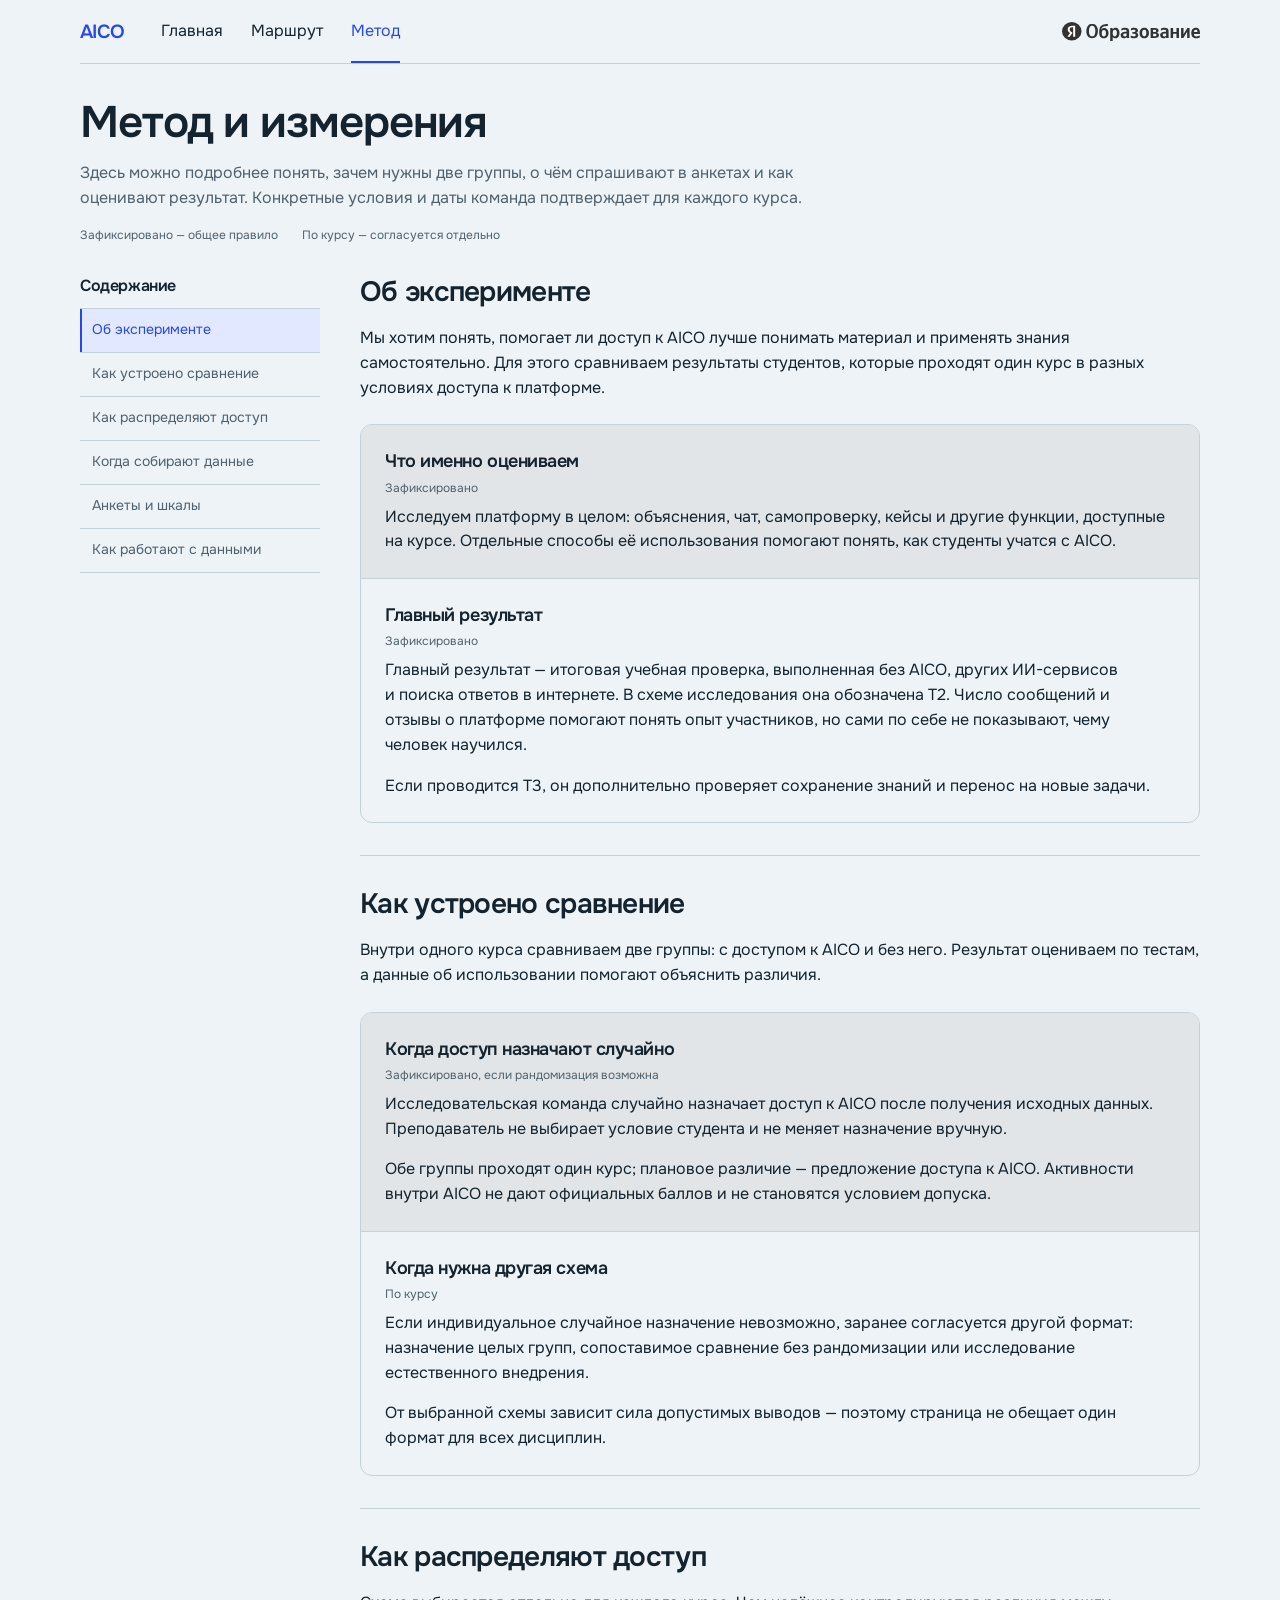
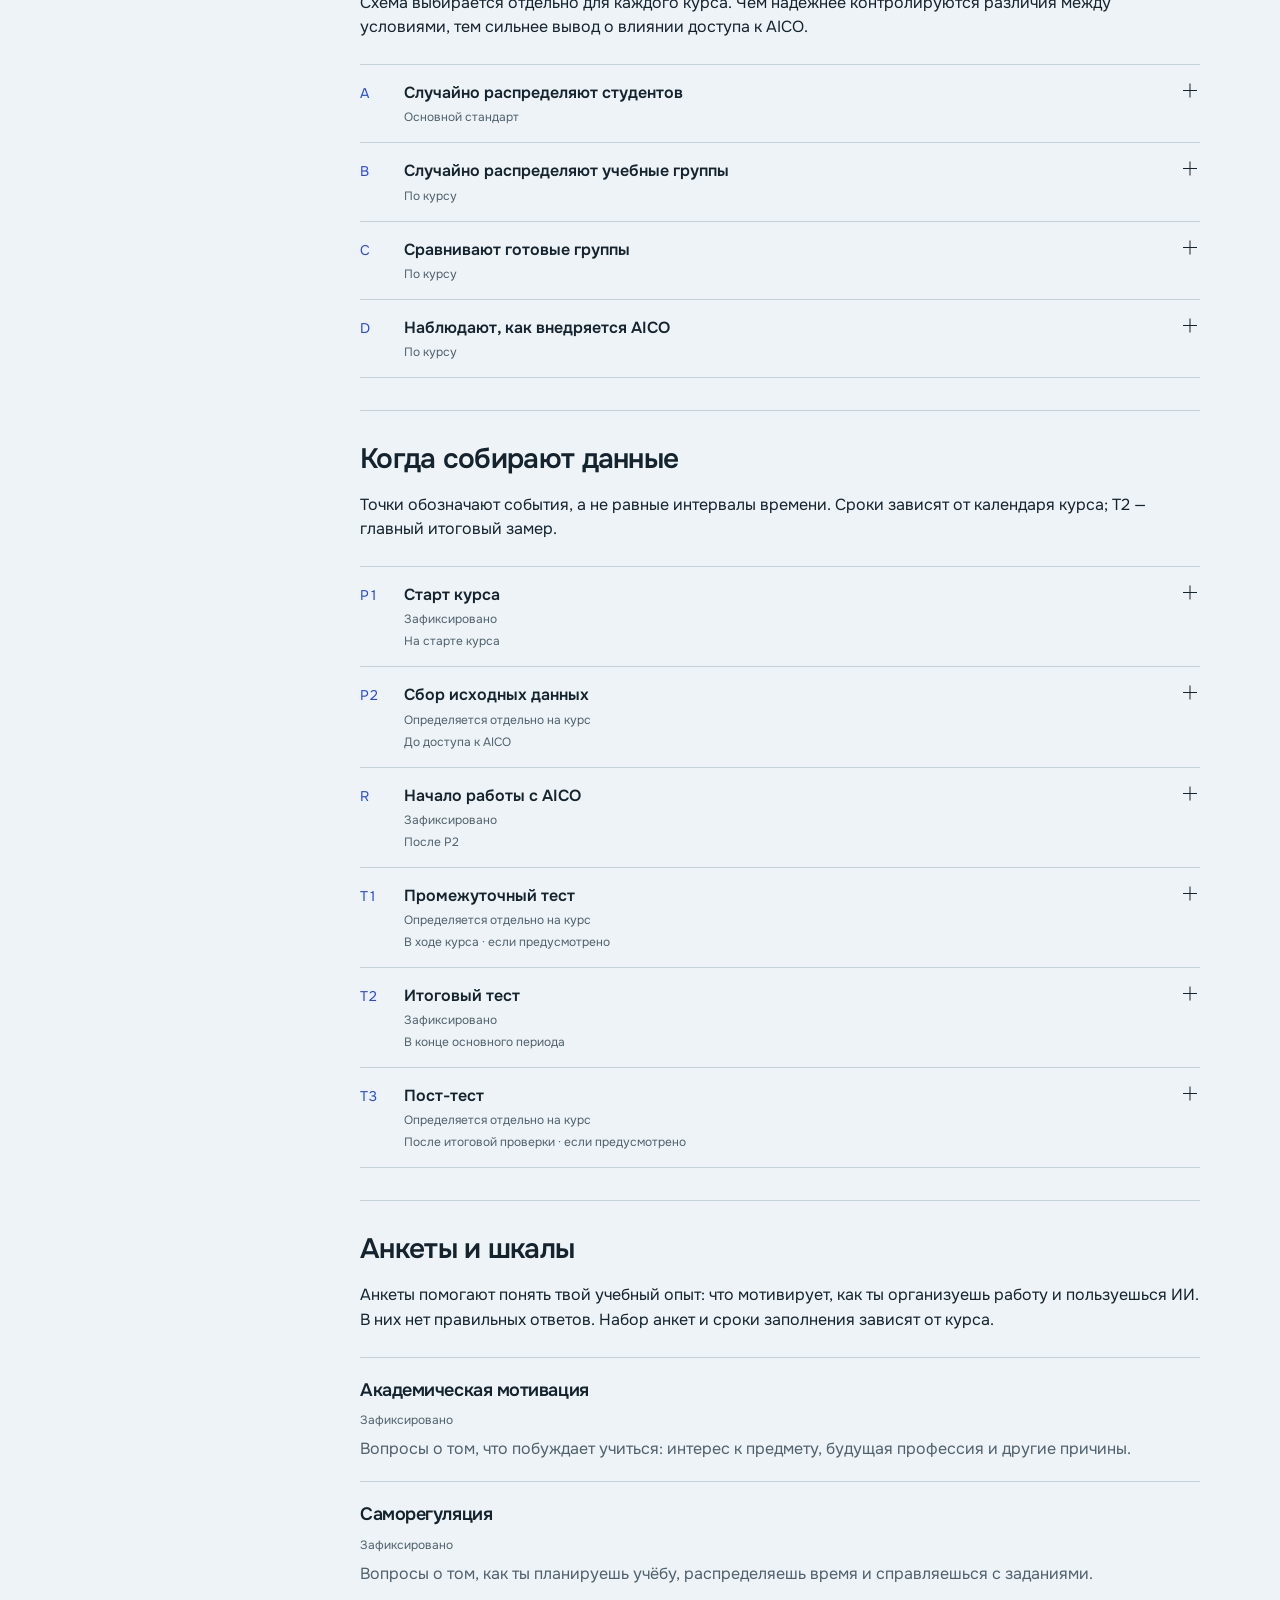
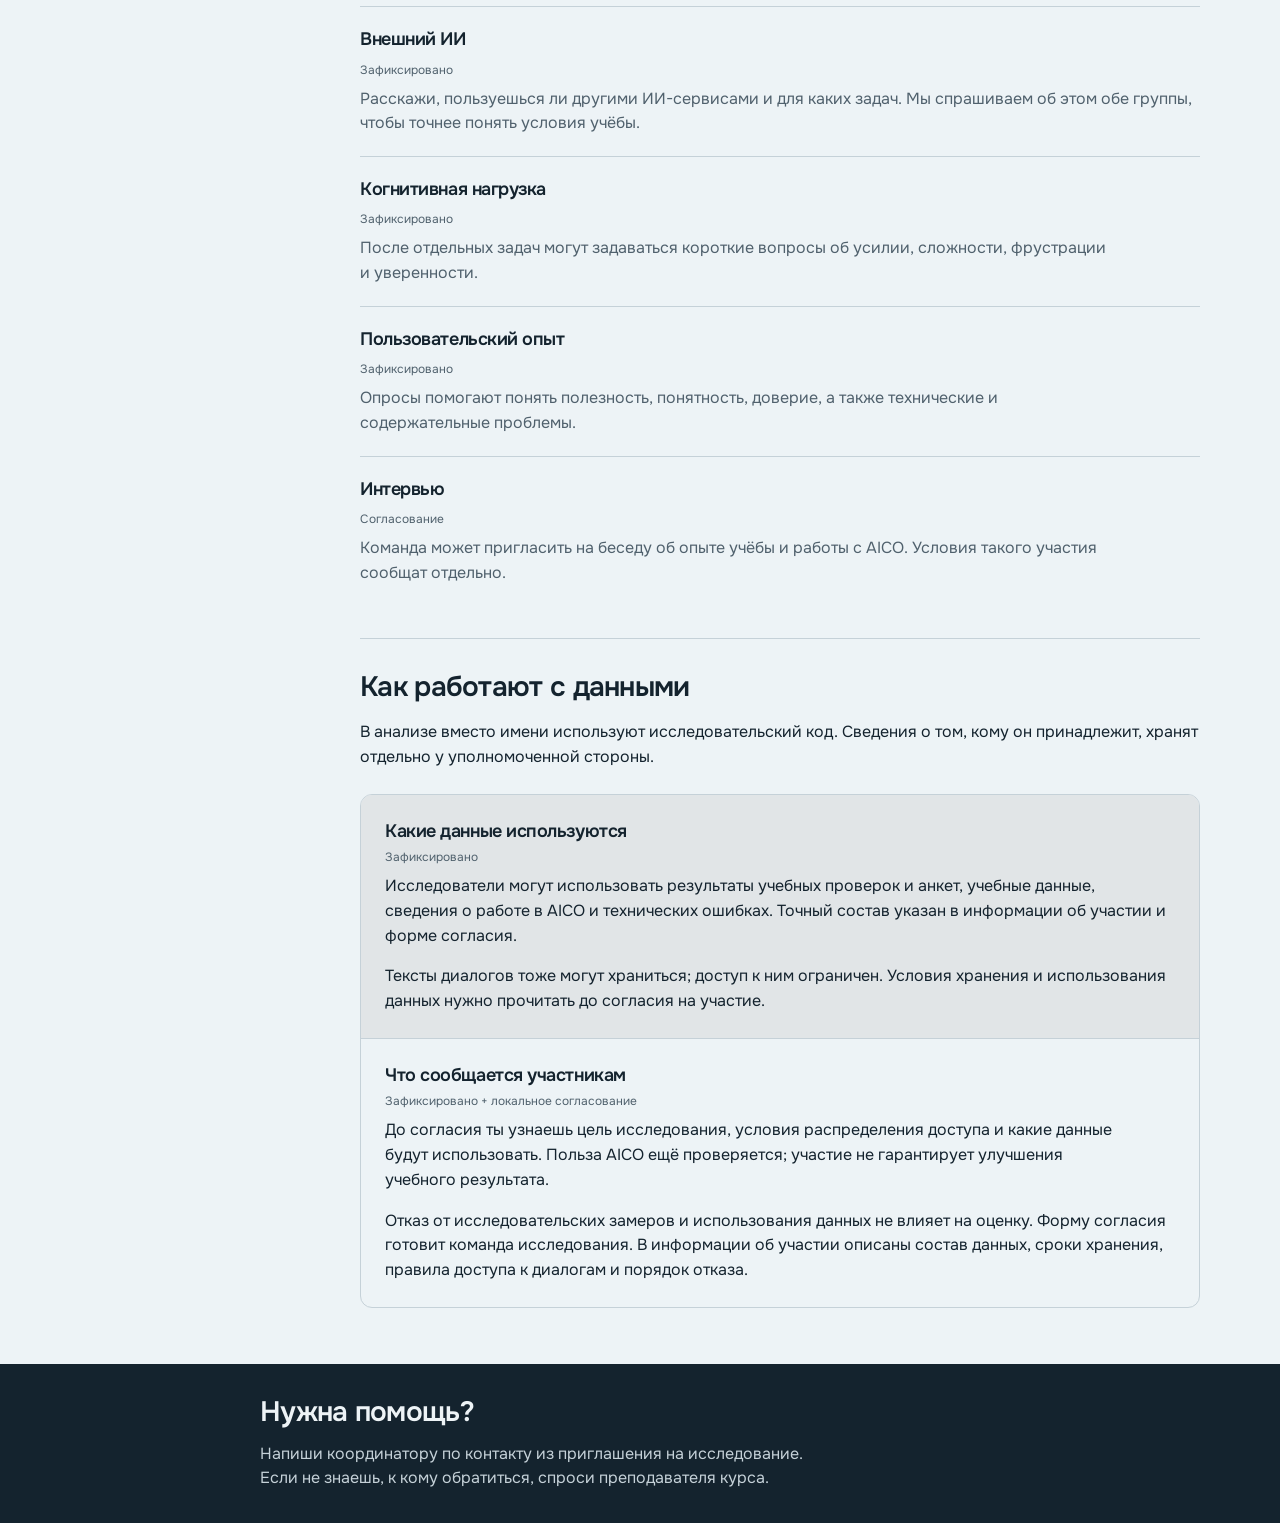
==== commit 57458305: "Reframe student site around invitation and next steps; preserve previous version" ====
--- a/method.html
+++ b/method.html
@@ -7,9 +7,9 @@
 <meta name="description" content="Как устроено исследование AICO: сравнение групп, контрольные точки, анкеты, данные и условия участия.">
 <title>AICO — метод и измерения</title>
 <link rel="icon" href="data:image/svg+xml,%3Csvg xmlns='http://www.w3.org/2000/svg' viewBox='0 0 32 32'%3E%3Crect width='32' height='32' rx='8' fill='%232d4cff'/%3E%3Cpath d='M7 24 15 7h3l7 17h-5l-2-5h-6l-2 5zm7-9h3l-1.5-4z' fill='white'/%3E%3C/svg%3E">
-<link rel="stylesheet" href="student.css?v=b2dbe987">
+<link rel="stylesheet" href="student.css?v=a8d9ee25">
 <link rel="stylesheet" href="method.css?v=42164fa5">
-<link rel="canonical" href="https://tikhonov-cmd.github.io/student/method.html">
+<link rel="canonical" href="https://tikhonov-cmd.github.io/aico-student-map/method.html">
 </head>
 <body class="method-page"><a class="skip" href="#method-overview">Перейти к содержанию</a><header class="site-header">
  <a class="brand" href="./" aria-label="AICO — главная для участников">AICO</a>
@@ -24,7 +24,7 @@
 <header class="a-page a-method-hero">
           <h1 class="a-title">Метод и измерения</h1>
           <div class="a-method-intro">
-            <p>Основные правила сравнения, контрольные точки и источники данных. Конкретная схема и даты подтверждаются отдельно для каждого курса.</p>
+            <p>Здесь можно подробнее понять, зачем нужны две группы, о чём спрашивают в анкетах и как оценивают результат. Конкретные условия и даты команда подтверждает для каждого курса.</p>
             <div class="a-status-key" aria-label="Статусы элементов протокола">
               <span>Зафиксировано — общее правило</span><span>По курсу — согласуется отдельно</span>
             </div>
@@ -38,87 +38,87 @@
               <ol>
                 <li><a href="#method-overview"><span>Об эксперименте</span></a></li>
                 <li><a href="#method-comparison"><span>Как устроено сравнение</span></a></li>
-                <li><a href="#method-designs"><span>Типы дизайна</span></a></li>
-                <li><a href="#method-points"><span>Контрольные точки</span></a></li>
+                <li><a href="#method-designs"><span>Как распределяют доступ</span></a></li>
+                <li><a href="#method-points"><span>Когда собирают данные</span></a></li>
                 <li><a href="#method-scales"><span>Анкеты и шкалы</span></a></li>
-                <li><a href="#method-data"><span>Данные и этика</span></a></li>
+                <li><a href="#method-data"><span>Как работают с данными</span></a></li>
               </ol>
             </div>
           </nav>
 
           <div class="a-method-content">
             <section class="a-method-section" id="method-overview">
-              <header class="a-section-head"><h2>Об эксперименте</h2><p>AICO — ИИ-компаньон, встроенный в конкретный университетский курс и работающий с его материалами. Исследование проверяет, улучшает ли предложение доступа к AICO самостоятельный результат обучения по сравнению с тем же курсом без доступа.</p></header>
+              <header class="a-section-head"><h2>Об эксперименте</h2><p>Мы хотим понять, помогает ли доступ к AICO лучше понимать материал и применять знания самостоятельно. Для этого сравниваем результаты студентов, которые проходят один курс в разных условиях доступа к платформе.</p></header>
               <div class="a-method-pair">
-                <article class="a-method-note"><h3>Что именно оцениваем<span class="a-inline-status">Зафиксировано</span></h3><p>Оценивается доступ ко всему пакету AICO, доступному студенту на курсе: чату, объяснениям, самопроверке, кейсам и другим учебным функциям. Это не тест отдельной языковой модели или одного сценария использования.</p></article>
-                <article class="a-method-note"><h3>Главный результат<span class="a-inline-status">Зафиксировано</span></h3><p>Основной показатель — балл итогового предметного теста T2, выполненного без AICO и внешнего ИИ. Использование продукта, число сообщений и удовлетворённость помогают понять механизм и пользовательский опыт, но сами по себе не доказывают обучение.</p><p>Если проводится T3, он дополнительно проверяет сохранение знаний и перенос на новые задачи.</p></article>
+                <article class="a-method-note"><h3>Что именно оцениваем<span class="a-inline-status">Зафиксировано</span></h3><p>Исследуем платформу в целом: объяснения, чат, самопроверку, кейсы и другие функции, доступные на курсе. Отдельные способы её использования помогают понять, как студенты учатся с AICO.</p></article>
+                <article class="a-method-note"><h3>Главный результат<span class="a-inline-status">Зафиксировано</span></h3><p>Главный результат — итоговая учебная проверка, выполненная без AICO, других ИИ-сервисов и поиска ответов в интернете. В схеме исследования она обозначена T2. Число сообщений и отзывы о платформе помогают понять опыт участников, но сами по себе не показывают, чему человек научился.</p><p>Если проводится T3, он дополнительно проверяет сохранение знаний и перенос на новые задачи.</p></article>
               </div>
             </section>
 
             <section class="a-method-section" id="method-comparison">
               <header class="a-section-head"><h2>Как устроено сравнение</h2><p>Внутри одного курса сравниваем две группы: с доступом к AICO и без него. Результат оцениваем по тестам, а данные об использовании помогают объяснить различия.</p></header>
               <div class="a-method-pair">
-                <article class="a-method-note"><h3>Основной сценарий<span class="a-inline-status">Зафиксировано, если рандомизация возможна</span></h3><p>Исследовательская команда случайно назначает доступ к AICO после получения исходных данных. Преподаватель не выбирает условие студента и не меняет назначение вручную.</p><p>Обе группы проходят один курс; плановое различие — предложение доступа к AICO. Активности внутри AICO не дают официальных баллов и не становятся условием допуска.</p></article>
-                <article class="a-method-note"><h3>Альтернатива<span class="a-inline-status">По курсу</span></h3><p>Если индивидуальное случайное назначение невозможно, заранее согласуется другой формат: назначение целых групп, сопоставимое сравнение без рандомизации или исследование естественного внедрения.</p><p>От выбранной схемы зависит сила допустимых выводов — поэтому страница не обещает один формат для всех дисциплин.</p></article>
+                <article class="a-method-note"><h3>Когда доступ назначают случайно<span class="a-inline-status">Зафиксировано, если рандомизация возможна</span></h3><p>Исследовательская команда случайно назначает доступ к AICO после получения исходных данных. Преподаватель не выбирает условие студента и не меняет назначение вручную.</p><p>Обе группы проходят один курс; плановое различие — предложение доступа к AICO. Активности внутри AICO не дают официальных баллов и не становятся условием допуска.</p></article>
+                <article class="a-method-note"><h3>Когда нужна другая схема<span class="a-inline-status">По курсу</span></h3><p>Если индивидуальное случайное назначение невозможно, заранее согласуется другой формат: назначение целых групп, сопоставимое сравнение без рандомизации или исследование естественного внедрения.</p><p>От выбранной схемы зависит сила допустимых выводов — поэтому страница не обещает один формат для всех дисциплин.</p></article>
               </div>
             </section>
 
             <section class="a-method-section" id="method-designs">
-              <header class="a-section-head"><h2>Типы дизайна</h2><p>Схема выбирается отдельно для каждого курса. Чем надёжнее контролируются различия между условиями, тем сильнее вывод о влиянии доступа к AICO.</p></header>
+              <header class="a-section-head"><h2>Как распределяют доступ</h2><p>Схема выбирается отдельно для каждого курса. Чем надёжнее контролируются различия между условиями, тем сильнее вывод о влиянии доступа к AICO.</p></header>
               <div class="a-design-list">
                 <details class="a-design-row">
-                  <summary><span class="a-design-code">A</span><span class="a-design-title">Индивидуальный рандомизированный эксперимент</span><span class="a-inline-status">Основной стандарт</span><span class="a-disclosure-mark" aria-hidden="true"></span></summary>
+                  <summary><span class="a-design-code">A</span><span class="a-design-title">Случайно распределяют студентов</span><span class="a-inline-status">Основной стандарт</span><span class="a-disclosure-mark" aria-hidden="true"></span></summary>
                   <div class="a-design-body"><p class="a-design-description">Доступ случайно назначается отдельным студентам внутри одного курса. Обе группы проходят одинаковую программу и тесты.</p><div class="a-design-evidence"><h4>Доказательная сила</h4><p><strong>Наиболее высокая.</strong> Позволяет оценить причинный эффект предложения доступа к AICO. В анализе ITT участников сравнивают по назначенной группе, даже если они не пользовались платформой.</p></div></div>
                 </details>
                 <details class="a-design-row">
-                  <summary><span class="a-design-code">B</span><span class="a-design-title">Кластерный рандомизированный эксперимент</span><span class="a-inline-status">По курсу</span><span class="a-disclosure-mark" aria-hidden="true"></span></summary>
+                  <summary><span class="a-design-code">B</span><span class="a-design-title">Случайно распределяют учебные группы</span><span class="a-inline-status">По курсу</span><span class="a-disclosure-mark" aria-hidden="true"></span></summary>
                   <div class="a-design-body"><p class="a-design-description">Случайно назначаются целые учебные группы. Требуются достаточное число независимых групп и кластерный анализ.</p><div class="a-design-evidence"><h4>Доказательная сила</h4><p><strong>Высокая при выполнении условий.</strong> Позволяет оценить причинный эффект назначения групп; при малом числе групп результат считается пилотным.</p></div></div>
                 </details>
                 <details class="a-design-row">
-                  <summary><span class="a-design-code">C</span><span class="a-design-title">Контролируемый квазиэксперимент</span><span class="a-inline-status">По курсу</span><span class="a-disclosure-mark" aria-hidden="true"></span></summary>
+                  <summary><span class="a-design-code">C</span><span class="a-design-title">Сравнивают готовые группы</span><span class="a-inline-status">По курсу</span><span class="a-disclosure-mark" aria-hidden="true"></span></summary>
                   <div class="a-design-body"><p class="a-design-description">Готовая группа с AICO сравнивается с одновременной сопоставимой контрольной группой без случайного назначения. Учитываются входной уровень и наблюдаемые различия.</p><div class="a-design-evidence"><h4>Доказательная сила</h4><p><strong>Ограниченная.</strong> Результат совместим с эффектом AICO, но скрытые различия между группами нельзя полностью исключить.</p></div></div>
                 </details>
                 <details class="a-design-row">
-                  <summary><span class="a-design-code">D</span><span class="a-design-title">Исследование естественного внедрения</span><span class="a-inline-status">По курсу</span><span class="a-disclosure-mark" aria-hidden="true"></span></summary>
+                  <summary><span class="a-design-code">D</span><span class="a-design-title">Наблюдают, как внедряется AICO</span><span class="a-inline-status">По курсу</span><span class="a-disclosure-mark" aria-hidden="true"></span></summary>
                   <div class="a-design-body"><p class="a-design-description">Участников наблюдают во времени без сопоставимой рандомизированной контрольной группы: собирают P2, T2/T3, результаты курса и логи AICO.</p><div class="a-design-evidence"><h4>Доказательная сила</h4><p><strong>Описательная.</strong> Показывает осуществимость, динамику и механизмы внедрения, но не доказывает причинный эффект AICO.</p></div></div>
                 </details>
               </div>
             </section>
 
             <section class="a-method-section" id="method-points">
-              <header class="a-section-head"><h2>Контрольные точки</h2><p>Точки обозначают события, а не равные интервалы времени. Сроки зависят от календаря курса; T2 — главный итоговый замер.</p></header>
+              <header class="a-section-head"><h2>Когда собирают данные</h2><p>Точки обозначают события, а не равные интервалы времени. Сроки зависят от календаря курса; T2 — главный итоговый замер.</p></header>
               <div class="a-measure-list">
                 <details class="a-measure"><summary><span class="a-measure-code">P1</span><span class="a-measure-title">Старт курса</span><span class="a-measure-status">Зафиксировано</span><span class="a-measure-time">На старте курса</span><span class="a-disclosure-mark" aria-hidden="true"></span></summary><div class="a-disclosure-body"><p>Фиксируются актуальные группы, календарь и контекст дисциплины. Курс начинается по обычной программе, без специального режима преподавания.</p><p><strong>Роль преподавателя:</strong> подтвердить расписание и сообщить об изменениях, способных повлиять на замеры.</p></div></details>
                 <details class="a-measure"><summary><span class="a-measure-code">P2</span><span class="a-measure-title">Сбор исходных данных</span><span class="a-measure-status">Определяется отдельно&nbsp;на&nbsp;курс</span><span class="a-measure-time">До доступа к AICO</span><span class="a-disclosure-mark" aria-hidden="true"></span></summary><div class="a-disclosure-body"><p>Команда использует уже имеющиеся данные об успеваемости и исходные анкеты о мотивации, самоорганизации в учёбе и опыте использования ИИ. Студенты также рассказывают немного о себе. Дополнительного предметного теста на этом этапе нет.</p><p><strong>Важно:</strong> P2 помогает точнее сравнить группы, но сам по себе не доказывает, что они «одинаковы».</p></div></details>
                 <details class="a-measure"><summary><span class="a-measure-code">R</span><span class="a-measure-title">Начало работы с AICO</span><span class="a-measure-status">Зафиксировано</span><span class="a-measure-time">После P2</span><span class="a-disclosure-mark" aria-hidden="true"></span></summary><div class="a-disclosure-body"><p>Команда замораживает список участников, назначает условия и выдаёт права. В начале проверяются доступ, идентификаторы и поступление логов.</p><p><strong>Роль преподавателя:</strong> использовать единый текст коммуникации и не менять назначенный доступ.</p></div></details>
-                <details class="a-measure"><summary><span class="a-measure-code">T1</span><span class="a-measure-title">Промежуточный тест</span><span class="a-measure-status">Определяется отдельно&nbsp;на&nbsp;курс</span><span class="a-measure-time">Ориентир: через 3–4 недели</span><span class="a-disclosure-mark" aria-hidden="true"></span></summary><div class="a-disclosure-body"><p>Результаты обычных контрольных и тестов курса дают ранний сигнал о ходе обучения. Небольшой опрос уточняет нагрузку, использование внешнего ИИ и технические проблемы. Дополнительные учебные проверки для этого этапа не создаются.</p><p>T1 не считается вторым главным результатом. Форма, инструкция и точный срок подтверждаются для курса.</p></div></details>
+                <details class="a-measure"><summary><span class="a-measure-code">T1</span><span class="a-measure-title">Промежуточный тест</span><span class="a-measure-status">Определяется отдельно&nbsp;на&nbsp;курс</span><span class="a-measure-time">В ходе курса · если предусмотрено</span><span class="a-disclosure-mark" aria-hidden="true"></span></summary><div class="a-disclosure-body"><p>Результаты обычных контрольных и тестов курса дают ранний сигнал о ходе обучения. Небольшой опрос уточняет нагрузку, использование внешнего ИИ и технические проблемы. Дополнительные учебные проверки для этого этапа не создаются.</p><p>T1 не считается вторым главным результатом. Форма, инструкция и точный срок подтверждаются для курса.</p></div></details>
                 <details class="a-measure"><summary><span class="a-measure-code">T2</span><span class="a-measure-title">Итоговый тест</span><span class="a-measure-status">Зафиксировано</span><span class="a-measure-time">В конце основного периода</span><span class="a-disclosure-mark" aria-hidden="true"></span></summary><div class="a-disclosure-body"><p>Итоговая проверка курса выполняется без AICO и внешнего ИИ, в одинаковых условиях и по единым критериям. Балл T2 — главный показатель самостоятельного результата.</p><p><strong>По курсу:</strong> дата и содержание согласуются с календарём и учебными целями дисциплины.</p></div></details>
-                <details class="a-measure"><summary><span class="a-measure-code">T3</span><span class="a-measure-title">Пост-тест</span><span class="a-measure-status">Определяется отдельно&nbsp;на&nbsp;курс</span><span class="a-measure-time">Окно: через 2–6 недель</span><span class="a-disclosure-mark" aria-hidden="true"></span></summary><div class="a-disclosure-body"><p>Параллельный тест проверяет сохранение знаний, а новая задача — перенос в незнакомую ситуацию. Целевой ориентир — четыре недели после T2.</p><p>T3 проводится только там, где можно обеспечить одинаковую контролируемую процедуру. Возможность и дата подтверждаются отдельно.</p></div></details>
+                <details class="a-measure"><summary><span class="a-measure-code">T3</span><span class="a-measure-title">Пост-тест</span><span class="a-measure-status">Определяется отдельно&nbsp;на&nbsp;курс</span><span class="a-measure-time">После итоговой проверки · если предусмотрено</span><span class="a-disclosure-mark" aria-hidden="true"></span></summary><div class="a-disclosure-body"><p>Параллельный тест проверяет сохранение знаний, а новая задача — перенос в незнакомую ситуацию. Срок после итоговой проверки определяет команда курса.</p><p>T3 проводится только там, где можно обеспечить одинаковую контролируемую процедуру. Возможность и дата подтверждаются отдельно.</p></div></details>
               </div>
             </section>
 
             <section class="a-method-section" id="method-scales">
-              <header class="a-section-head"><h2>Анкеты и шкалы</h2><p>Шкалы отвечают на разные вопросы и анализируются отдельно. Единый «балл эффективности AICO» из них автоматически не создаётся.</p></header>
+              <header class="a-section-head"><h2>Анкеты и шкалы</h2><p>Анкеты помогают понять твой учебный опыт: что мотивирует, как ты организуешь работу и пользуешься ИИ. В них нет правильных ответов. Набор анкет и сроки заполнения зависят от курса.</p></header>
               <div class="a-scale-list">
-                <article class="a-scale"><h3>Академическая мотивация</h3><span class="a-inline-status">Зафиксировано</span><p>В контур включена Шкала академической мотивации. Точная версия, длина и точки повторного измерения уточняются для курса.</p></article>
-                <article class="a-scale"><h3>Саморегуляция</h3><span class="a-inline-status">Зафиксировано</span><p>Изучаются постановка целей, управление временем, стратегии выполнения заданий и самооценка. Конкретный инструмент уточняется.</p></article>
-                <article class="a-scale"><h3>Внешний ИИ</h3><span class="a-inline-status">Зафиксировано</span><p>Использование других ИИ-сервисов измеряется в обеих группах и не исключает студента из основного анализа. Частота микроопроса ещё может измениться.</p></article>
+                <article class="a-scale"><h3>Академическая мотивация</h3><span class="a-inline-status">Зафиксировано</span><p>Вопросы о том, что побуждает учиться: интерес к предмету, будущая профессия и другие причины.</p></article>
+                <article class="a-scale"><h3>Саморегуляция</h3><span class="a-inline-status">Зафиксировано</span><p>Вопросы о том, как ты планируешь учёбу, распределяешь время и справляешься с заданиями.</p></article>
+                <article class="a-scale"><h3>Внешний ИИ</h3><span class="a-inline-status">Зафиксировано</span><p>Расскажи, пользуешься ли другими ИИ-сервисами и для каких задач. Мы спрашиваем об этом обе группы, чтобы точнее понять условия учёбы.</p></article>
                 <article class="a-scale"><h3>Когнитивная нагрузка</h3><span class="a-inline-status">Зафиксировано</span><p>После отдельных задач могут задаваться короткие вопросы об усилии, сложности, фрустрации и уверенности.</p></article>
                 <article class="a-scale"><h3>Пользовательский опыт</h3><span class="a-inline-status">Зафиксировано</span><p>Опросы помогают понять полезность, понятность, доверие, а также технические и содержательные проблемы.</p></article>
-                <article class="a-scale"><h3>Интервью</h3><span class="a-inline-status">Согласование</span><p>В интервью могут участвовать студенты с разными сценариями использования и преподаватели. Объём определяется после реестра курсов.</p></article>
+                <article class="a-scale"><h3>Интервью</h3><span class="a-inline-status">Согласование</span><p>Команда может пригласить на беседу об опыте учёбы и работы с AICO. Условия такого участия сообщат отдельно.</p></article>
               </div>
             </section>
 
             <section class="a-method-section" id="method-data">
-              <header class="a-section-head"><h2>Данные и этика</h2><p>Источники связываются для анализа, но личность и исследовательский идентификатор хранятся раздельно у уполномоченной стороны.</p></header>
+              <header class="a-section-head"><h2>Как работают с данными</h2><p>В анализе вместо имени используют исследовательский код. Сведения о том, кому он принадлежит, хранят отдельно у уполномоченной стороны.</p></header>
               <div class="a-data-grid">
-                <article class="a-data-column"><h3>Какие данные используются<span class="a-inline-status">Зафиксировано</span></h3><p>Доступные данные вуза, результаты тестов и анкет, логи AICO, журнал преподавателя и журнал версий продукта связываются через обезличенный <code>study_id</code>.</p><p>Логи содержат события использования, ошибки и версии. Полные тексты диалогов предусматриваются в ограниченном хранилище; цитаты возможны только в обезличенном виде. LMS-логи не входят в основной контур.</p></article>
-                <article class="a-data-column"><h3>Что сообщается участникам<span class="a-inline-status">Зафиксировано + локальное согласование</span></h3><p>Участие добровольно; студент получает информацию о цели, возможном случайном назначении, составе связываемых данных, отсутствии гарантированной пользы и праве отказаться.</p><p>Отказ от исследовательских замеров и использования данных не влияет на оценку. Форму согласия готовит команда исследования. В информации об участии описаны состав данных, сроки хранения, правила доступа к диалогам и порядок отказа.</p></article>
+                <article class="a-data-column"><h3>Какие данные используются<span class="a-inline-status">Зафиксировано</span></h3><p>Исследователи могут использовать результаты учебных проверок и анкет, учебные данные, сведения о работе в AICO и технических ошибках. Точный состав указан в информации об участии и форме согласия.</p><p>Тексты диалогов тоже могут храниться; доступ к ним ограничен. Условия хранения и использования данных нужно прочитать до согласия на участие.</p></article>
+                <article class="a-data-column"><h3>Что сообщается участникам<span class="a-inline-status">Зафиксировано + локальное согласование</span></h3><p>До согласия ты узнаешь цель исследования, условия распределения доступа и какие данные будут использовать. Польза AICO ещё проверяется; участие не гарантирует улучшения учебного результата.</p><p>Отказ от исследовательских замеров и использования данных не влияет на оценку. Форму согласия готовит команда исследования. В информации об участии описаны состав данных, сроки хранения, правила доступа к диалогам и порядок отказа.</p></article>
               </div>
             </section>
           </div>
         </div>
 </main>
-<section class="help-line" id="help"><div class="help-inner"><h2>Что-то пошло не так?</h2><p>Напиши координатору по контакту из приглашения на исследование. Если не знаешь, к кому обратиться, спроси преподавателя курса.</p></div></section>
+<section class="help-line" id="help"><div class="help-inner"><h2>Нужна помощь?</h2><p>Напиши координатору по контакту из приглашения на исследование. Если не знаешь, к кому обратиться, спроси преподавателя курса.</p></div></section>
 <script src="method.js?v=9ef00c4e" defer></script>
 </body></html>
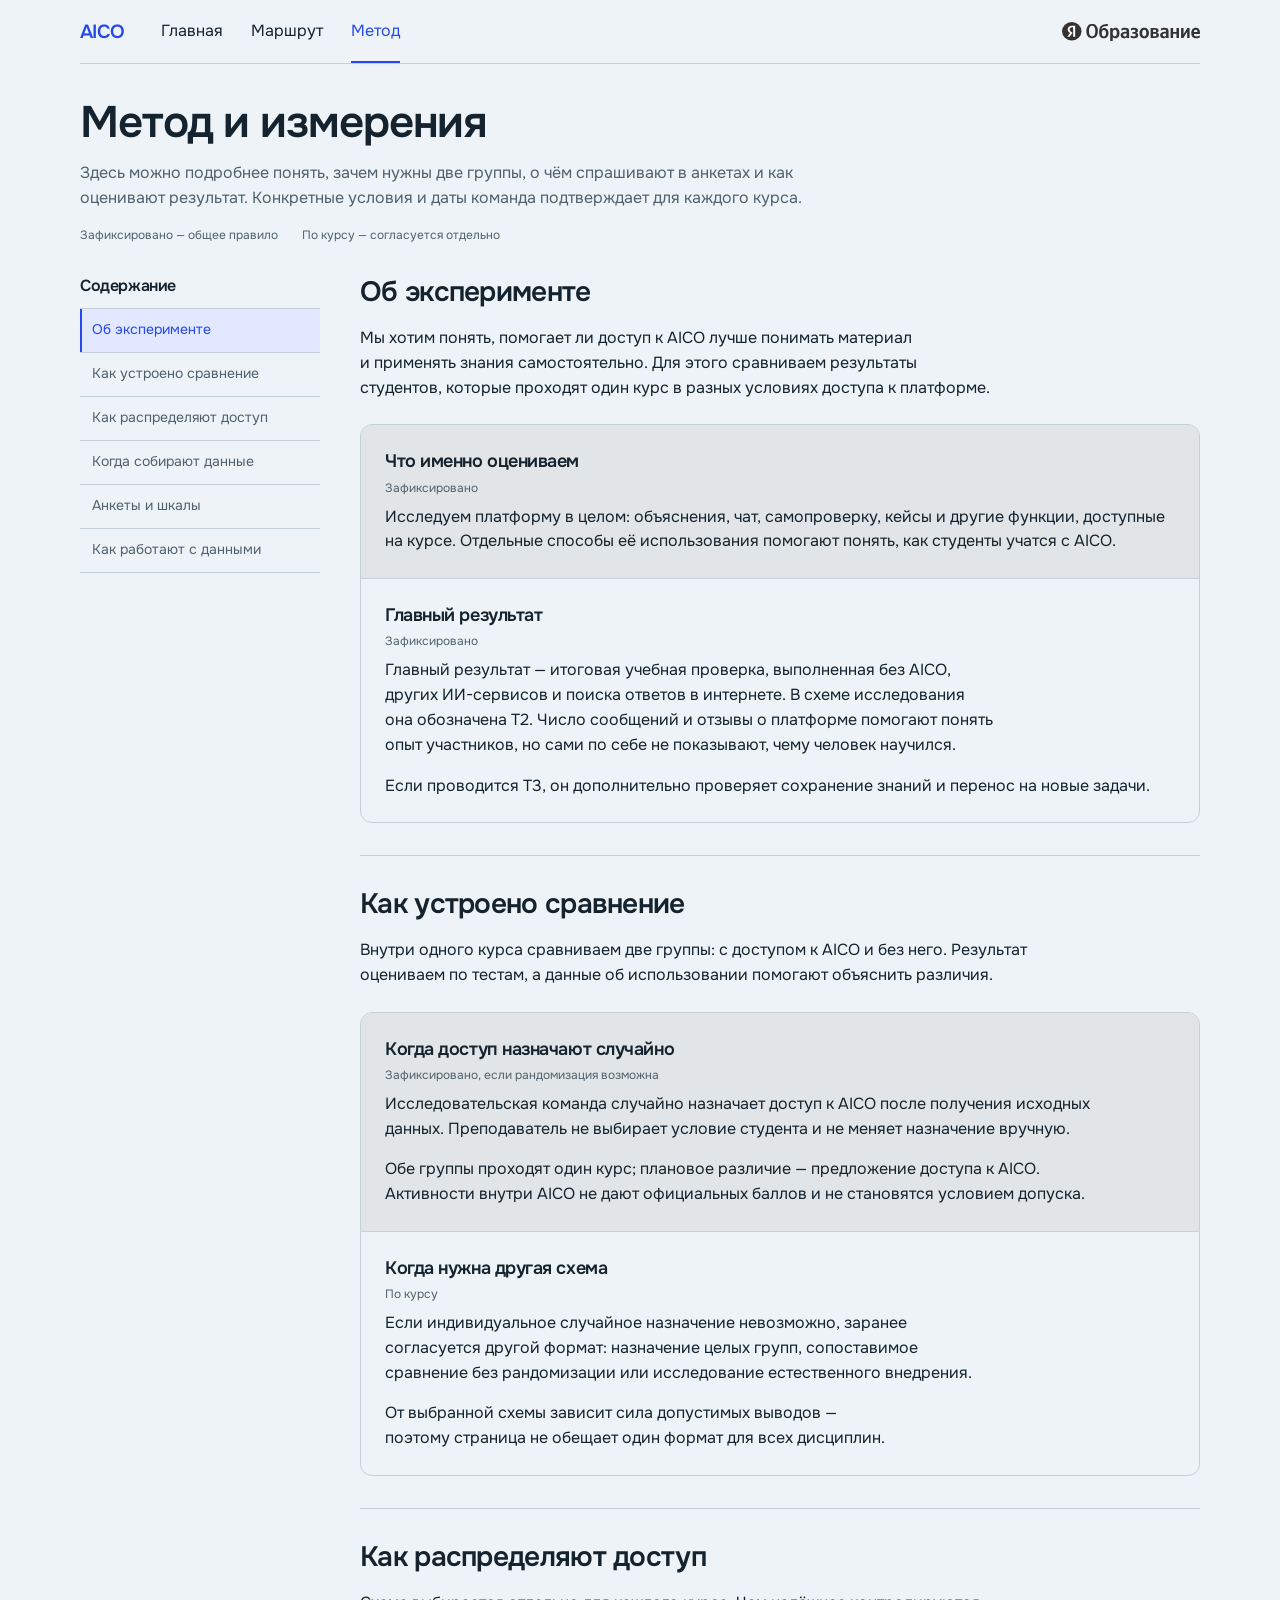
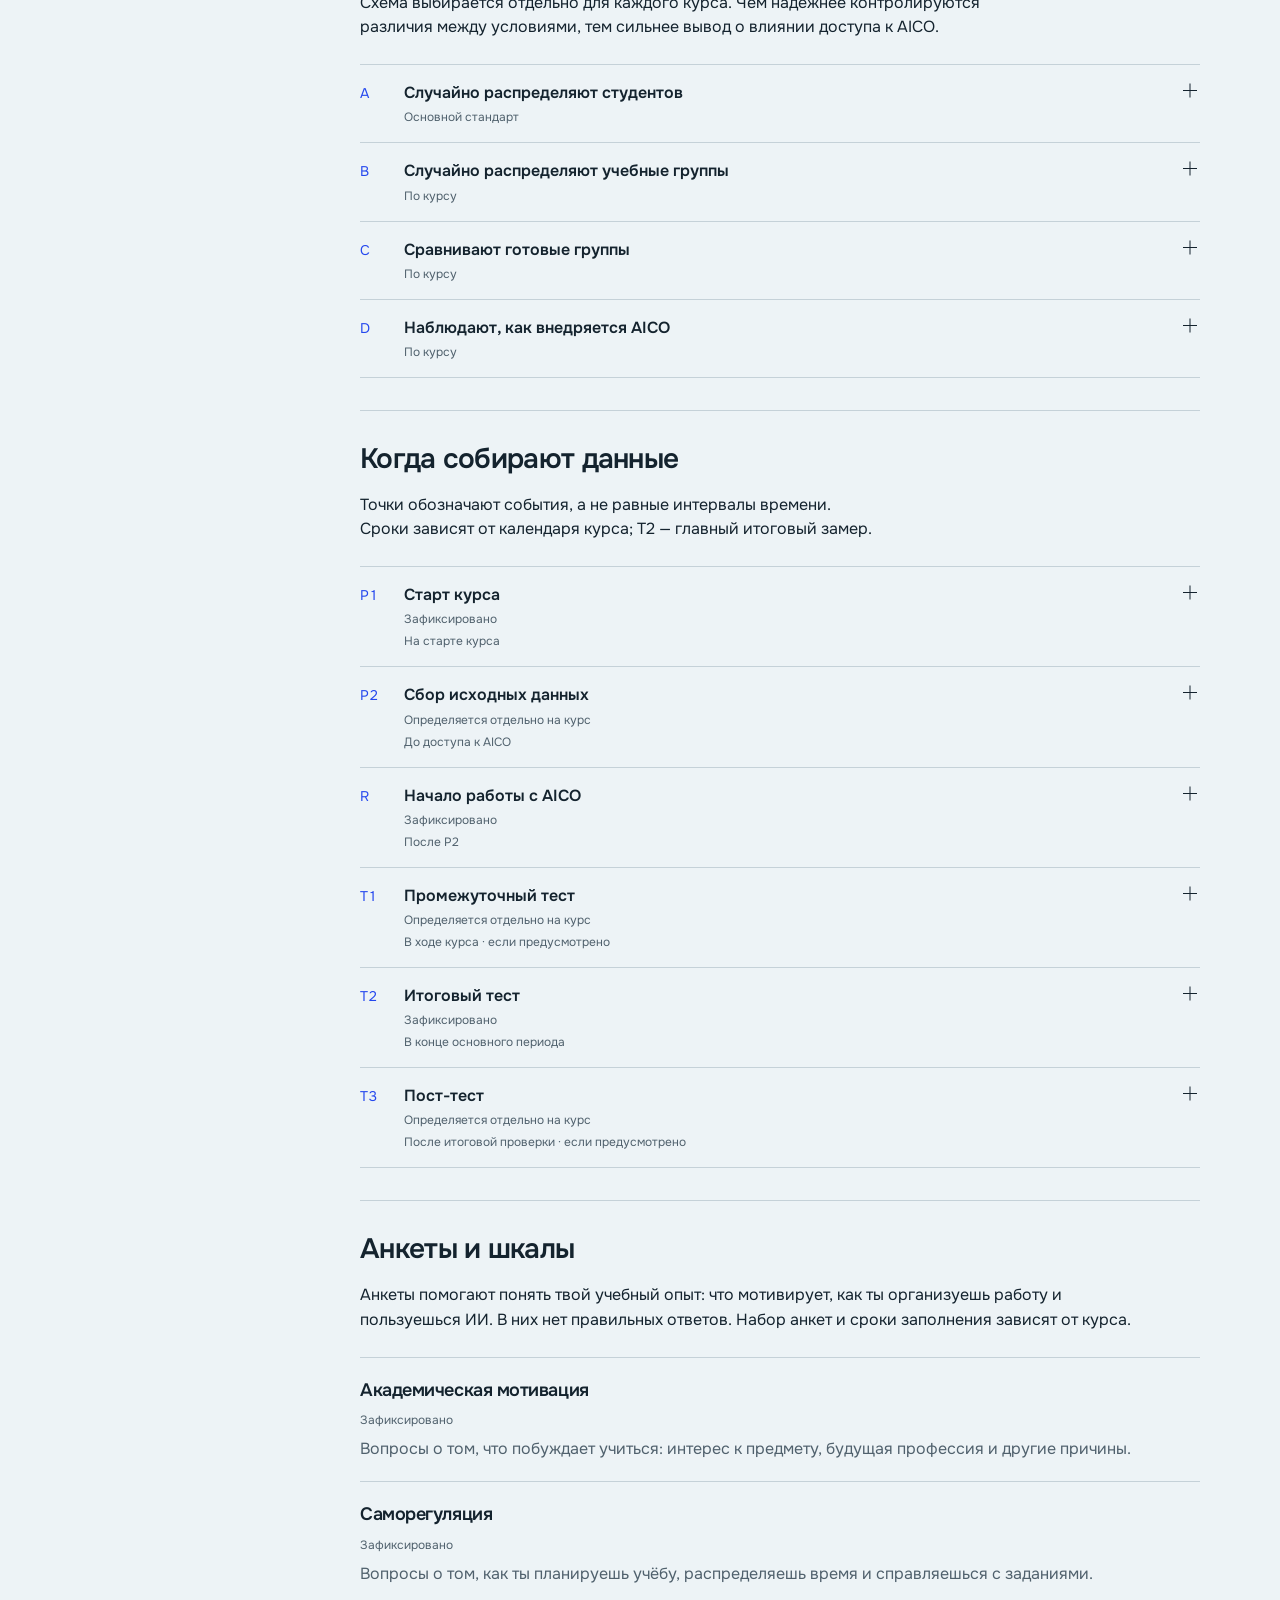
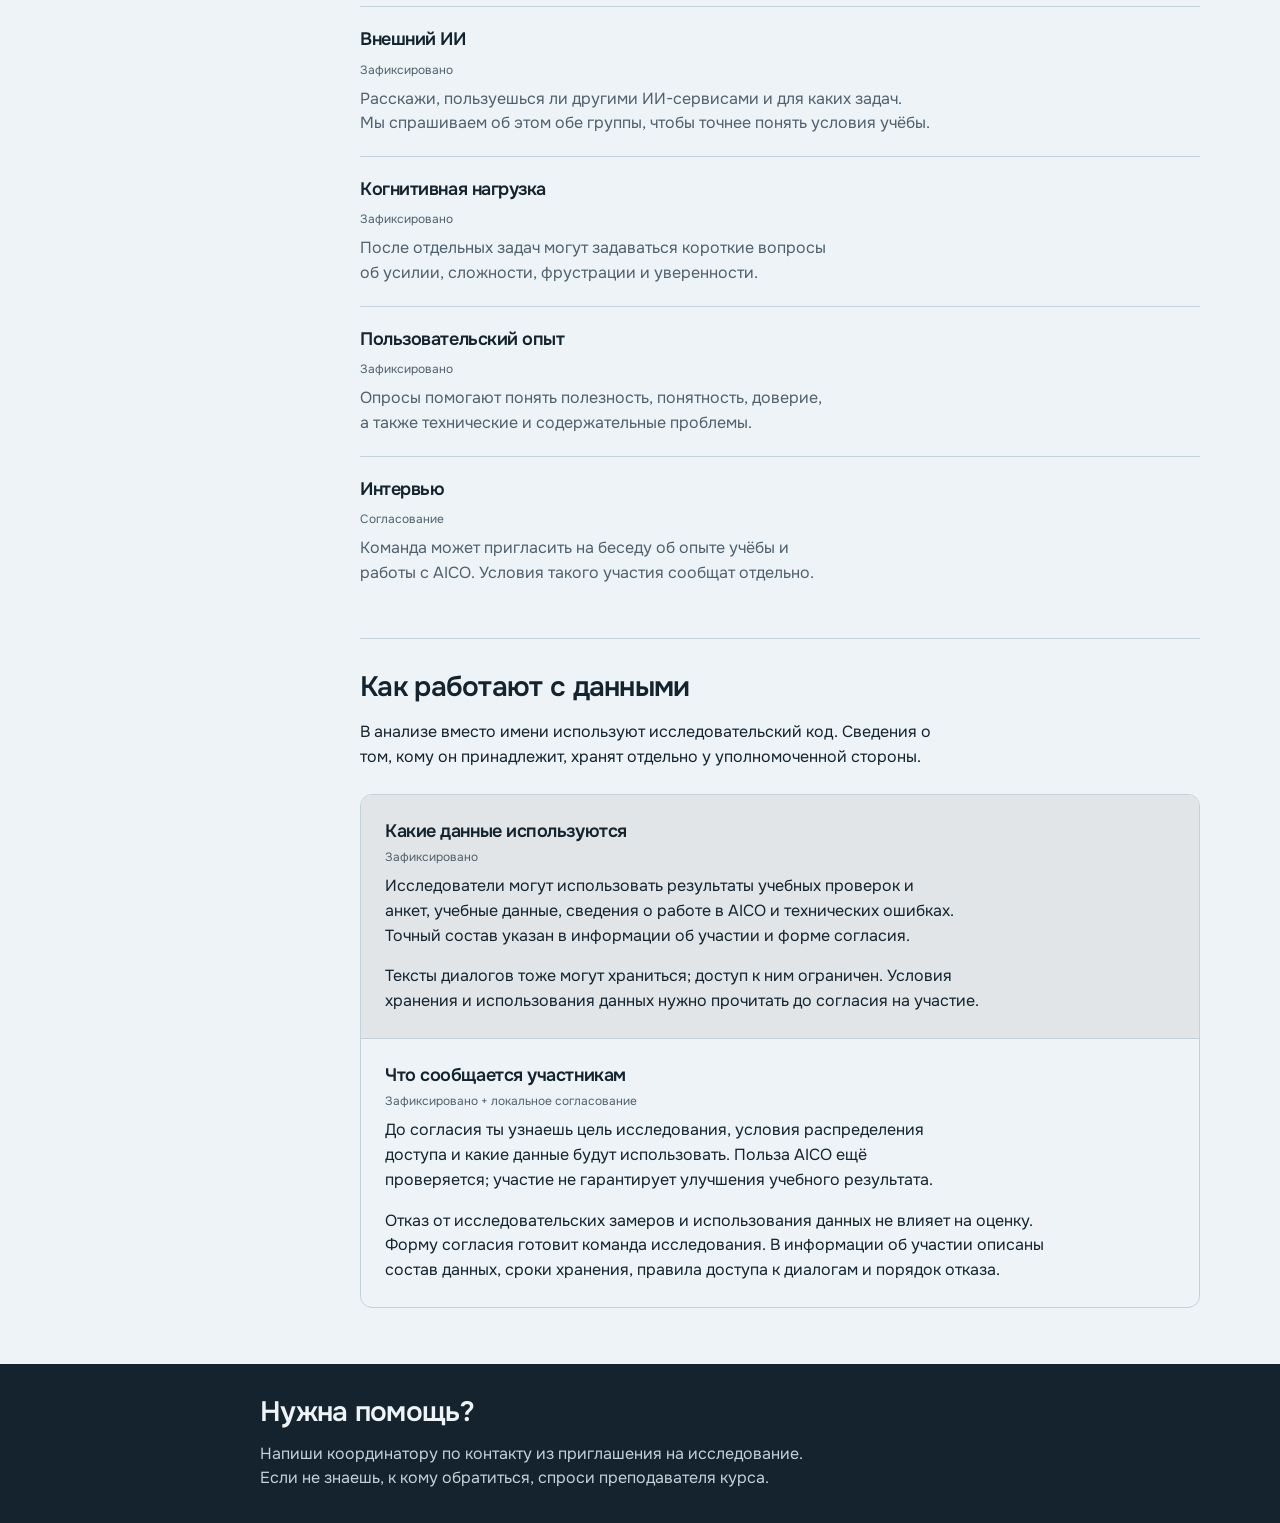
==== commit c5d79434: "Align demo introduction, clarify disclosure, and balance student typography" ====
--- a/method.html
+++ b/method.html
@@ -7,8 +7,8 @@
 <meta name="description" content="Как устроено исследование AICO: сравнение групп, контрольные точки, анкеты, данные и условия участия.">
 <title>AICO — метод и измерения</title>
 <link rel="icon" href="data:image/svg+xml,%3Csvg xmlns='http://www.w3.org/2000/svg' viewBox='0 0 32 32'%3E%3Crect width='32' height='32' rx='8' fill='%232d4cff'/%3E%3Cpath d='M7 24 15 7h3l7 17h-5l-2-5h-6l-2 5zm7-9h3l-1.5-4z' fill='white'/%3E%3C/svg%3E">
-<link rel="stylesheet" href="student.css?v=a8d9ee25">
-<link rel="stylesheet" href="method.css?v=42164fa5">
+<link rel="stylesheet" href="student.css?v=aa5ab6c2">
+<link rel="stylesheet" href="method.css?v=f982e661">
 <link rel="canonical" href="https://tikhonov-cmd.github.io/aico-student-map/method.html">
 </head>
 <body class="method-page"><a class="skip" href="#method-overview">Перейти к содержанию</a><header class="site-header">
--- a/student.css
+++ b/student.css
@@ -31,7 +31,7 @@
 p{margin:0 0 16px;line-height:1.55;text-wrap:balance}
 h1,h2,h3,h4{margin:0;font-weight:600;letter-spacing:-.025em;line-height:1.2;text-wrap:balance}
 h2{font-size:28px}h3{font-size:20px}h4{font-size:20px}
-li,summary{text-wrap:balance}
+li,summary,dt,dd{text-wrap:balance}
 button svg,a svg{width:20px;height:20px;fill:none;stroke:currentColor;stroke-width:1.7;stroke-linecap:round;stroke-linejoin:round;flex:none}
 .sr-only{position:absolute;width:1px;height:1px;padding:0;margin:-1px;overflow:hidden;clip:rect(0,0,0,0);white-space:nowrap;border:0}
 .skip{visibility:hidden;position:fixed;z-index:100;left:20px;top:16px;padding:14px;background:var(--lime)}
@@ -113,7 +113,7 @@
 .section h2{margin-bottom:20px}
 .section-content>p,.rules-list p,.faq p,.data-disclosure p{font-size:16px;line-height:1.55}
 .section-content>p:last-child{margin-bottom:0}
-#rules{padding:0;margin-bottom:32px;border:1px solid var(--rule);border-radius:var(--radius);overflow:clip}
+.reading #rules{padding:0;margin-bottom:32px;border:1px solid var(--rule);border-radius:var(--radius);overflow:clip}
 .experiment-intro{background:var(--surface);padding:24px;border-bottom:1px solid var(--rule)}
 .participation-rules{padding:24px}
 .participation-rules h2{font-size:24px}
@@ -220,7 +220,7 @@
  .demo-caption{text-align:left}
  .reading{margin-top:32px}.section{padding:28px 0}.section h2{margin-bottom:16px}
  .experiment-intro,.participation-rules{padding:20px}.experiment-intro h2,.participation-rules h2{font-size:20px}
- #rules{margin-bottom:28px}
+ .reading #rules{margin-bottom:28px}
  .route-invitation{padding:24px 20px;gap:16px}.route-invitation strong{font-size:27px}.route-invitation svg{width:28px;height:28px}
  .help-line{padding-block:28px}.help-line h2{font-size:24px}
  .route{margin-top:24px}.route-head h1{font-size:32px}
@@ -268,3 +268,87 @@
  .top-nav{grid-column:1 / -1;grid-row:2;gap:24px}
  .hero{min-height:calc(100svh - 97px)}
 }
+
+/* Participant onboarding: an invitation, practical steps, then an optional demo. */
+.welcome,.onboarding-reading,.experience{width:min(calc(100% - 2 * var(--gutter)),var(--wide));margin-inline:auto}
+.welcome{padding:64px 0 48px}
+.welcome h1{font-size:clamp(36px,5.1vw,64px);max-width:20ch;line-height:1.08;margin-bottom:24px}
+.welcome h1 span{color:var(--blue)}
+.welcome-lead{font-size:clamp(19px,2vw,24px);max-width:54ch;text-wrap:balance}
+.welcome-context{max-width:62ch;color:var(--muted);text-wrap:balance}
+.welcome-actions{display:flex;align-items:center;flex-wrap:wrap;gap:12px 28px;margin:24px 0}
+.action-primary{display:inline-flex;justify-content:center;align-items:center;min-height:48px;padding:12px 20px;border-radius:6px;background:var(--blue);color:var(--white);font-weight:600;text-decoration:none}
+.action-primary:hover{background:var(--blue-hover)}
+.welcome-note{font-size:14px;color:var(--muted);max-width:68ch;margin:0;text-wrap:balance}
+.guide-section{display:grid;grid-template-columns:264px minmax(0,1fr);gap:40px;padding:44px 0;border-top:1px solid var(--rule)}
+.guide-section>h2{font-size:28px;max-width:14ch}
+.guide-content{min-width:0;max-width:760px}
+.guide-content p{text-wrap:balance}.guide-content>p:last-child{margin-bottom:0}
+.section-lead{font-size:24px;line-height:1.4;font-weight:500}
+.quiet{color:var(--muted);font-size:14px}
+.use-list{margin:24px 0}
+.use-list>div{display:grid;grid-template-columns:180px 1fr;gap:20px;padding:16px 0;border-top:1px solid var(--rule)}
+.use-list dt{font-weight:600}.use-list dd{margin:0;color:var(--muted);line-height:1.5}
+.participation-pair{border:1px solid var(--rule);border-radius:var(--radius);overflow:hidden;margin:24px 0}
+.participation-pair>div{padding:24px}.participation-pair>div:first-child{background:var(--surface);border-bottom:1px solid var(--rule)}
+.participation-pair h3{margin-bottom:10px}.participation-pair p{margin:0}
+.practical-disclosure{border-top:1px solid var(--rule);margin-top:24px}
+.practical-disclosure summary{min-height:48px;padding:16px 0;font-weight:500;cursor:pointer}
+.practical-disclosure p{color:var(--muted)}
+.action-steps{list-style:none;counter-reset:steps;margin:0;padding:0}
+.action-steps li{counter-increment:steps;position:relative;padding:0 0 24px 48px;margin-bottom:24px;border-bottom:1px solid var(--rule)}
+.action-steps li:last-child{margin-bottom:0}
+.action-steps li::before{content:counter(steps,decimal-leading-zero);position:absolute;left:0;top:2px;color:var(--blue);font-variant-numeric:tabular-nums;font-size:16px}
+.action-steps h3{margin-bottom:10px}.action-steps p{margin:0}
+.completed-note{padding:20px 0 0;color:var(--muted)}
+.journey-overview{display:flex;flex-wrap:wrap;gap:12px 28px;padding:0;list-style:none;counter-reset:journey;margin:24px 0}
+.journey-overview li{counter-increment:journey;font-size:14px}
+.journey-overview li::before{content:counter(journey) ' / ';color:var(--blue);font-variant-numeric:tabular-nums}
+.guide-content .route-invitation{margin-bottom:0}.guide-content .route-invitation strong{font-size:24px}
+.experience{border-top:1px solid var(--rule);padding-top:44px;margin-top:4px}
+.experience-intro{display:grid;grid-template-columns:264px minmax(0,1fr);gap:40px;align-items:start}.experience-intro h2{max-width:14ch}.experience-intro p{color:var(--muted);max-width:58ch;margin:0}
+.experience .hero{width:100%;margin:0;min-height:0;height:480px;padding:28px 0 20px}
+.experience .hero-title{font-size:clamp(40px,8vw,96px)}
+.experience .letter-canvas{left:0;width:100%}
+.demo-disclosure{margin:16px 0 32px}
+.demo-disclosure>summary{display:flex;align-items:center;justify-content:space-between;gap:24px;padding:24px;border:1px solid var(--rule);border-radius:var(--radius);font-size:24px;font-weight:500;cursor:pointer;line-height:1.4;transition:background-color .2s,border-color .2s}.demo-disclosure>summary:hover{background:var(--selected);border-color:var(--blue)}
+.disclosure-caption{display:block;font-size:14px;font-weight:400;color:var(--muted);margin:8px 0 0 24px}
+.demo-disclosure[open]>summary{color:var(--blue)}
+.demo-optional-note{max-width:76ch;color:var(--muted);font-size:14px;margin-top:24px}
+.demo-disclosure .product-demo{border:0;padding-top:8px;padding-bottom:24px}
+.demo-disclosure .product-demo>h3{margin-bottom:12px}
+.final-reading{margin-top:40px}
+.route-overview{margin:0 0 24px;padding:16px 0;border-top:1px solid var(--rule);border-bottom:1px solid var(--rule);font-size:14px;line-height:1.6;color:var(--muted)}
+.event-team-title{display:block;color:var(--ink);margin-bottom:6px;font-weight:600}
+@media(max-width:900px){.guide-section{grid-template-columns:200px minmax(0,1fr);gap:24px}.guide-section>h2{font-size:25px}.use-list>div{grid-template-columns:1fr;gap:6px}}
+@media(max-width:760px){
+ .welcome{padding:36px 0}.welcome h1{margin-bottom:20px}.welcome-lead{font-size:20px}
+ .guide-section{grid-template-columns:1fr;gap:20px;padding:32px 0}.guide-section>h2{max-width:none;font-size:26px}
+ .section-lead{font-size:21px}.participation-pair>div{padding:20px}
+ .experience{padding-top:32px}.experience .hero{height:360px}.experience .hero-title{font-size:11.8vw}
+ .demo-disclosure>summary{font-size:21px}.final-reading{margin-top:24px}
+ .route-nav{gap:4px}.route-button{min-height:60px;padding:8px;gap:8px}.route-code{display:none}
+ .route-head{margin-bottom:16px}.route-overview{margin-bottom:16px}
+}
+@media(max-width:420px){.welcome-actions{gap:8px 20px}.welcome-actions .text-link{font-size:14px}.action-primary{padding-inline:16px;font-size:14px}.experience .hero{height:320px}.action-steps li{padding-left:36px}.journey-overview{gap:10px 20px}}
+
+.practical-disclosure>summary::before,.practical-disclosure>summary::after{content:"";position:absolute;right:4px;top:34px;width:16px;height:1px;background:currentColor}
+.practical-disclosure>summary::after{transform:rotate(90deg)}
+.practical-disclosure[open]>summary::after{display:none}
+.practical-disclosure>summary{position:relative;padding-right:36px}
+.practical-disclosure>summary::before,.practical-disclosure>summary::after{top:28px}
+.disclosure-caption{margin-left:0}
+#stage-body>h3:first-child{margin-top:0}
+
+@media(max-width:520px){#interest-row .demo-options{grid-auto-flow:row;grid-template-columns:repeat(2,minmax(0,1fr))}}
+
+/* Explicit open/close affordance within the native, keyboard-accessible summary. */
+.demo-disclosure-copy{min-width:0}
+.demo-disclosure-action{display:inline-flex;align-items:center;gap:10px;flex:none;min-height:44px;padding:10px 14px;border:1px solid var(--blue);border-radius:6px;color:var(--blue);font-size:14px;font-weight:500;white-space:nowrap}
+.demo-disclosure-action svg{width:20px;height:20px;fill:none;stroke:currentColor;stroke-width:1.5;transition:transform .2s}
+.demo-disclosure .when-open{display:none}.demo-disclosure[open] .when-closed{display:none}.demo-disclosure[open] .when-open{display:inline}
+.demo-disclosure[open] .demo-disclosure-action svg{transform:rotate(180deg)}
+.route-invitation strong{text-wrap:balance}
+@media(max-width:900px){.experience-intro{grid-template-columns:200px minmax(0,1fr);gap:24px}.experience-intro h2{font-size:25px}}
+@media(max-width:760px){.experience-intro{grid-template-columns:1fr;gap:16px}.experience-intro h2{max-width:none;font-size:26px}}
+@media(max-width:520px){.demo-disclosure>summary{flex-direction:column;align-items:stretch;gap:16px;padding:20px}.demo-disclosure-action{align-self:flex-start}}
--- a/method.css
+++ b/method.css
@@ -17,7 +17,7 @@
 .a-section-head>p{font-size:16px;line-height:1.55;margin-bottom:24px}
 .a-method-content h3{font-size:18px;line-height:1.4;margin-bottom:8px}
 .a-method-content h4{font-size:16px;line-height:1.4;margin-bottom:8px}
-.a-method-content p{font-size:16px;line-height:1.55;text-wrap:pretty}
+.a-method-content p{font-size:16px;line-height:1.55;text-wrap:balance}
 .a-method-content p:last-child{margin-bottom:0}
 .a-method-content .a-section-head>p{margin-bottom:24px}
 .a-method-pair,.a-data-grid{border:1px solid var(--rule);border-radius:var(--radius);overflow:clip}
@@ -27,7 +27,7 @@
 .a-inline-status{display:block;color:var(--muted);font-size:12px;font-weight:400;line-height:1.5;letter-spacing:0;margin-top:4px}
 .a-method-content details{border-bottom:1px solid var(--rule)}
 .a-method-content details:first-child{border-top:1px solid var(--rule)}
-.a-method-content summary{position:relative;display:grid;grid-template-columns:32px minmax(0,1fr) 20px;gap:4px 12px;min-height:72px;padding:16px 0;font-size:16px;text-wrap:pretty}
+.a-method-content summary{position:relative;display:grid;grid-template-columns:32px minmax(0,1fr) 20px;gap:4px 12px;min-height:72px;padding:16px 0;font-size:16px;text-wrap:balance}
 .a-design-code,.a-measure-code{grid-column:1;grid-row:1;align-self:start;color:var(--blue);font-size:14px;font-variant-numeric:tabular-nums;padding-top:2px}
 .a-design-title,.a-measure-title{grid-column:2;grid-row:1;font-weight:600}
 .a-design-row summary .a-inline-status,.a-measure-status{grid-column:2;color:var(--muted);font-size:12px;line-height:1.5;margin:0}
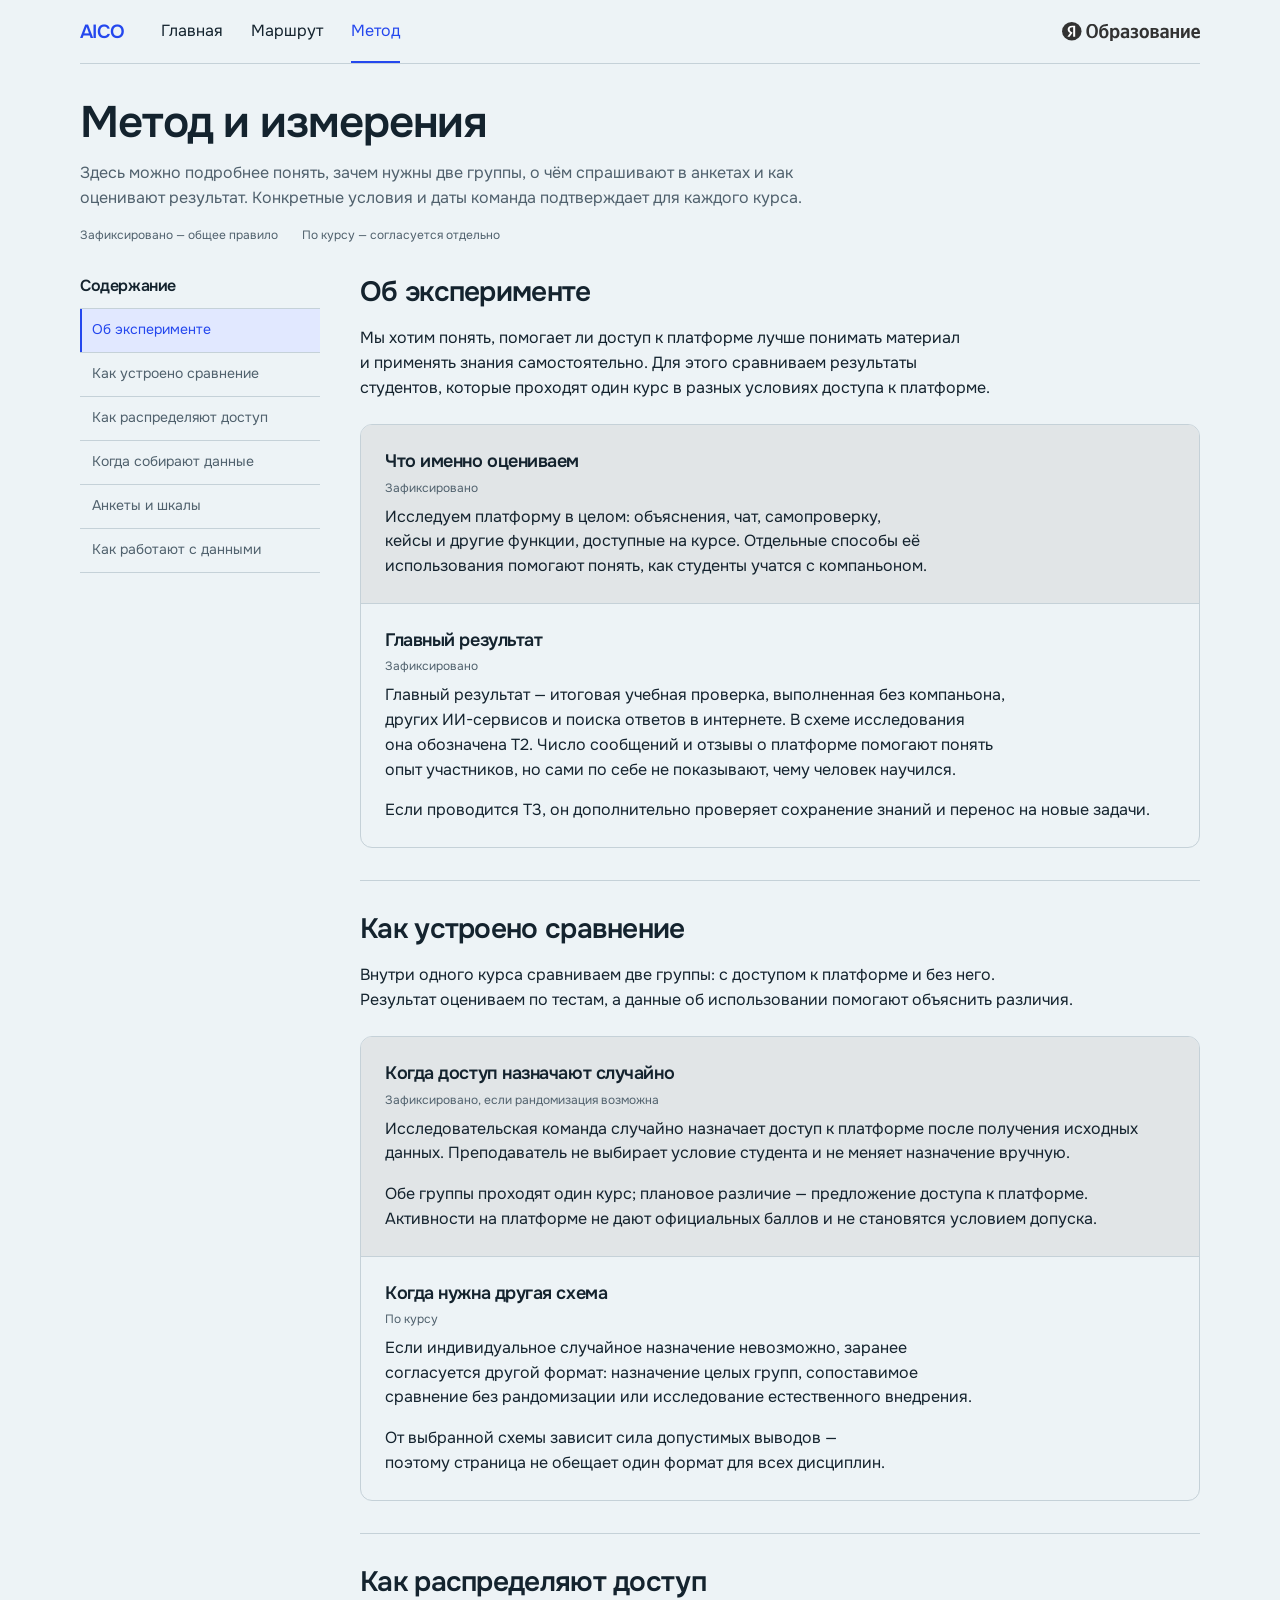
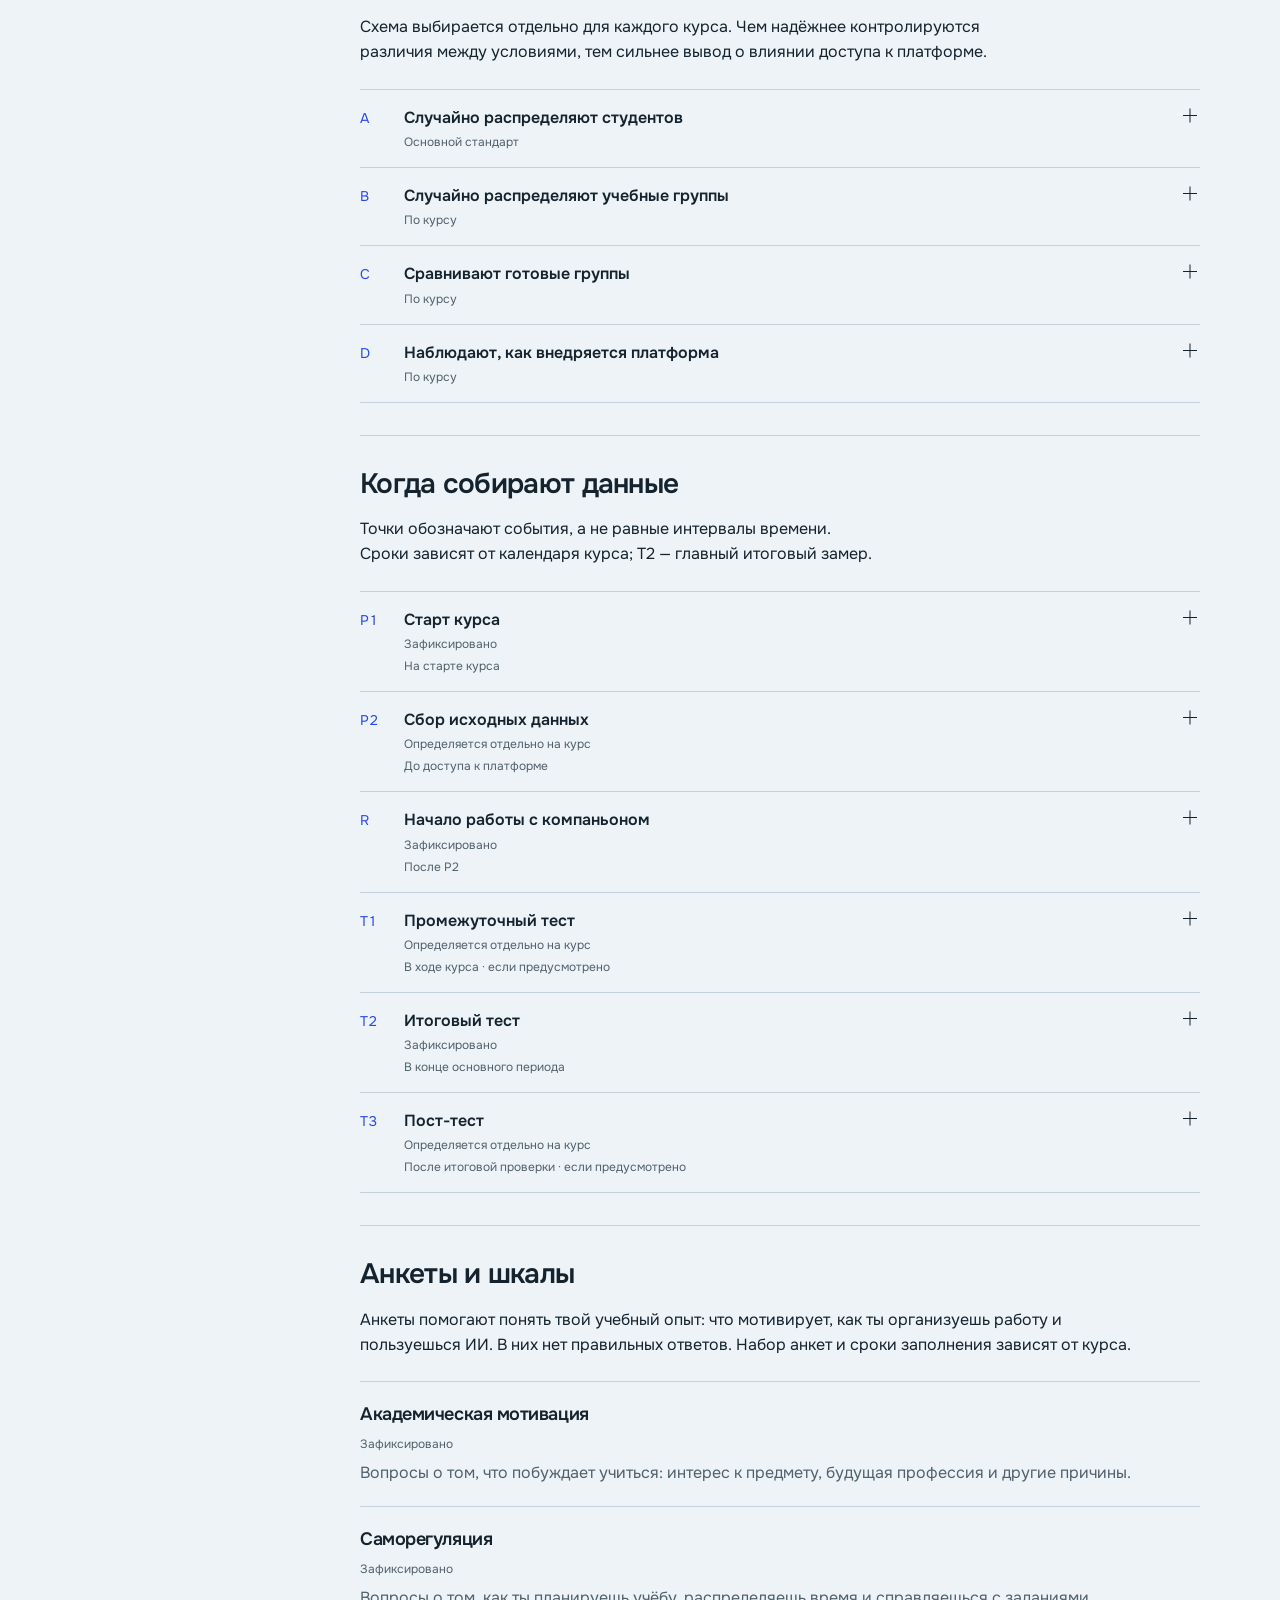
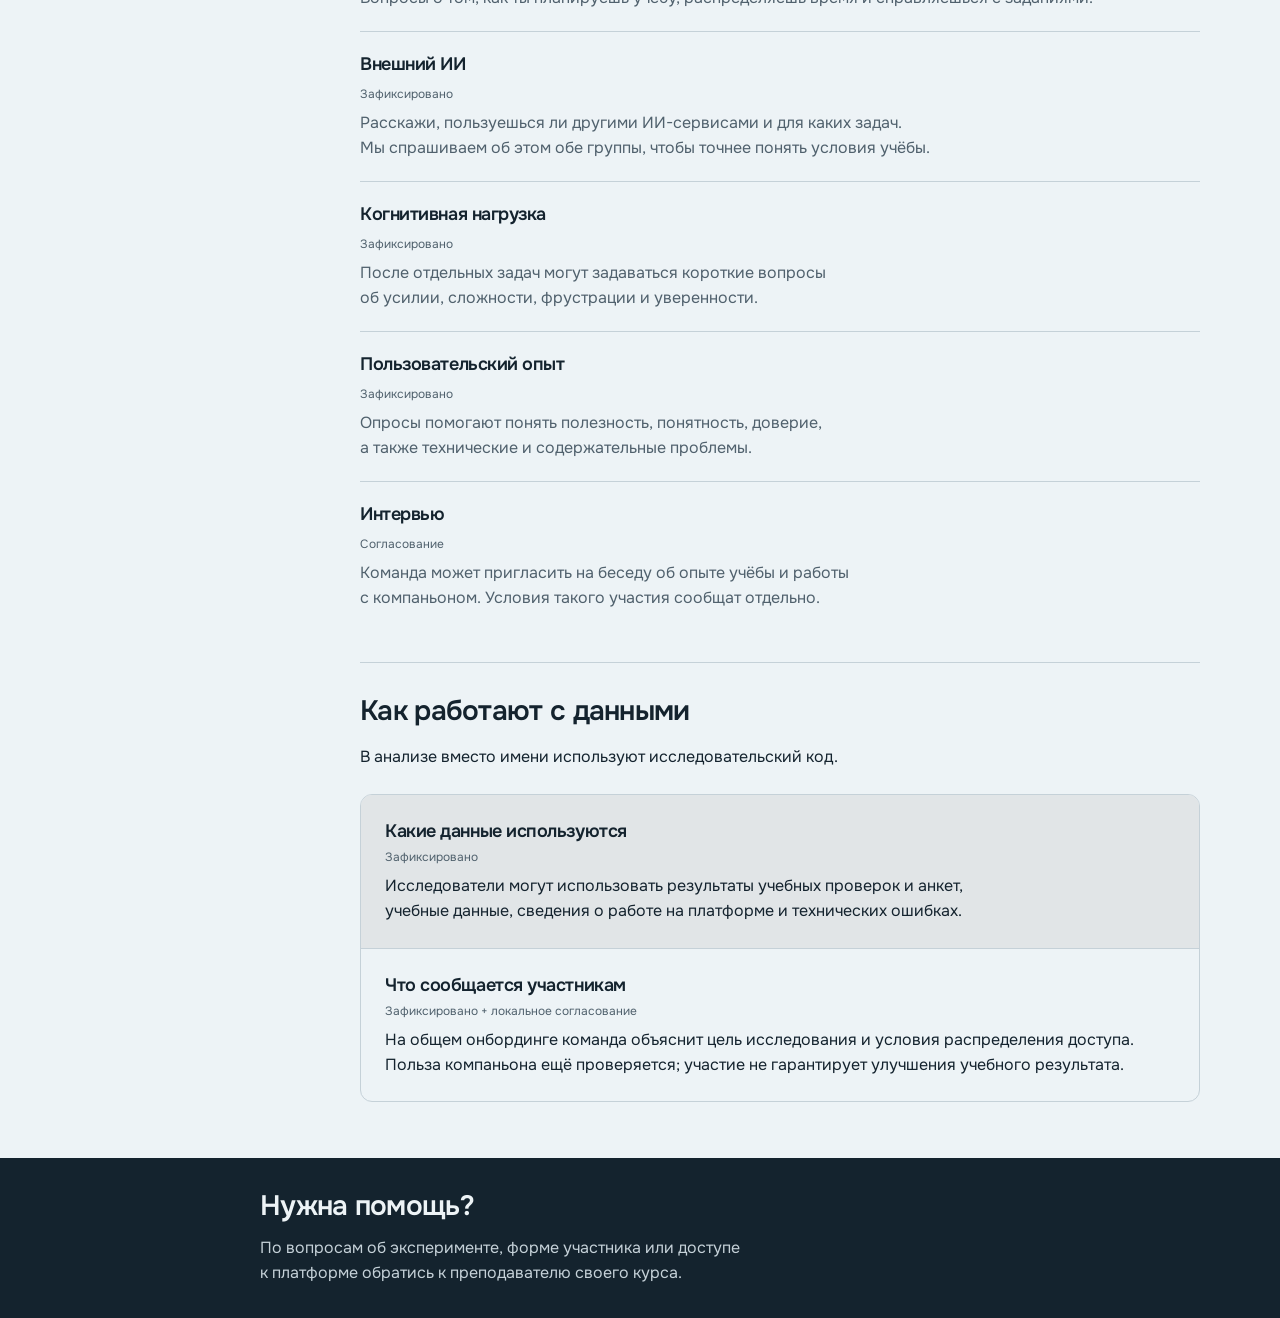
==== commit b39bae05: "Simplify participant copy, reduce naming, and route help to teachers" ====
--- a/method.html
+++ b/method.html
@@ -4,10 +4,10 @@
 <meta charset="utf-8">
 <meta name="viewport" content="width=device-width,initial-scale=1">
 <meta name="theme-color" content="#edf3f6">
-<meta name="description" content="Как устроено исследование AICO: сравнение групп, контрольные точки, анкеты, данные и условия участия.">
-<title>AICO — метод и измерения</title>
+<meta name="description" content="Как устроено исследование ИИ-компаньона: сравнение групп, контрольные точки, анкеты, данные и условия участия.">
+<title>Метод и измерения</title>
 <link rel="icon" href="data:image/svg+xml,%3Csvg xmlns='http://www.w3.org/2000/svg' viewBox='0 0 32 32'%3E%3Crect width='32' height='32' rx='8' fill='%232d4cff'/%3E%3Cpath d='M7 24 15 7h3l7 17h-5l-2-5h-6l-2 5zm7-9h3l-1.5-4z' fill='white'/%3E%3C/svg%3E">
-<link rel="stylesheet" href="student.css?v=aa5ab6c2">
+<link rel="stylesheet" href="student.css?v=35aca47e">
 <link rel="stylesheet" href="method.css?v=f982e661">
 <link rel="canonical" href="https://tikhonov-cmd.github.io/aico-student-map/method.html">
 </head>
@@ -48,27 +48,27 @@
 
           <div class="a-method-content">
             <section class="a-method-section" id="method-overview">
-              <header class="a-section-head"><h2>Об эксперименте</h2><p>Мы хотим понять, помогает ли доступ к AICO лучше понимать материал и применять знания самостоятельно. Для этого сравниваем результаты студентов, которые проходят один курс в разных условиях доступа к платформе.</p></header>
+              <header class="a-section-head"><h2>Об эксперименте</h2><p>Мы хотим понять, помогает ли доступ к платформе лучше понимать материал и применять знания самостоятельно. Для этого сравниваем результаты студентов, которые проходят один курс в разных условиях доступа к платформе.</p></header>
               <div class="a-method-pair">
-                <article class="a-method-note"><h3>Что именно оцениваем<span class="a-inline-status">Зафиксировано</span></h3><p>Исследуем платформу в целом: объяснения, чат, самопроверку, кейсы и другие функции, доступные на курсе. Отдельные способы её использования помогают понять, как студенты учатся с AICO.</p></article>
-                <article class="a-method-note"><h3>Главный результат<span class="a-inline-status">Зафиксировано</span></h3><p>Главный результат — итоговая учебная проверка, выполненная без AICO, других ИИ-сервисов и поиска ответов в интернете. В схеме исследования она обозначена T2. Число сообщений и отзывы о платформе помогают понять опыт участников, но сами по себе не показывают, чему человек научился.</p><p>Если проводится T3, он дополнительно проверяет сохранение знаний и перенос на новые задачи.</p></article>
+                <article class="a-method-note"><h3>Что именно оцениваем<span class="a-inline-status">Зафиксировано</span></h3><p>Исследуем платформу в целом: объяснения, чат, самопроверку, кейсы и другие функции, доступные на курсе. Отдельные способы её использования помогают понять, как студенты учатся с компаньоном.</p></article>
+                <article class="a-method-note"><h3>Главный результат<span class="a-inline-status">Зафиксировано</span></h3><p>Главный результат — итоговая учебная проверка, выполненная без компаньона, других ИИ-сервисов и поиска ответов в интернете. В схеме исследования она обозначена T2. Число сообщений и отзывы о платформе помогают понять опыт участников, но сами по себе не показывают, чему человек научился.</p><p>Если проводится T3, он дополнительно проверяет сохранение знаний и перенос на новые задачи.</p></article>
               </div>
             </section>
 
             <section class="a-method-section" id="method-comparison">
-              <header class="a-section-head"><h2>Как устроено сравнение</h2><p>Внутри одного курса сравниваем две группы: с доступом к AICO и без него. Результат оцениваем по тестам, а данные об использовании помогают объяснить различия.</p></header>
+              <header class="a-section-head"><h2>Как устроено сравнение</h2><p>Внутри одного курса сравниваем две группы: с доступом к платформе и без него. Результат оцениваем по тестам, а данные об использовании помогают объяснить различия.</p></header>
               <div class="a-method-pair">
-                <article class="a-method-note"><h3>Когда доступ назначают случайно<span class="a-inline-status">Зафиксировано, если рандомизация возможна</span></h3><p>Исследовательская команда случайно назначает доступ к AICO после получения исходных данных. Преподаватель не выбирает условие студента и не меняет назначение вручную.</p><p>Обе группы проходят один курс; плановое различие — предложение доступа к AICO. Активности внутри AICO не дают официальных баллов и не становятся условием допуска.</p></article>
+                <article class="a-method-note"><h3>Когда доступ назначают случайно<span class="a-inline-status">Зафиксировано, если рандомизация возможна</span></h3><p>Исследовательская команда случайно назначает доступ к платформе после получения исходных данных. Преподаватель не выбирает условие студента и не меняет назначение вручную.</p><p>Обе группы проходят один курс; плановое различие — предложение доступа к платформе. Активности на платформе не дают официальных баллов и не становятся условием допуска.</p></article>
                 <article class="a-method-note"><h3>Когда нужна другая схема<span class="a-inline-status">По курсу</span></h3><p>Если индивидуальное случайное назначение невозможно, заранее согласуется другой формат: назначение целых групп, сопоставимое сравнение без рандомизации или исследование естественного внедрения.</p><p>От выбранной схемы зависит сила допустимых выводов — поэтому страница не обещает один формат для всех дисциплин.</p></article>
               </div>
             </section>
 
             <section class="a-method-section" id="method-designs">
-              <header class="a-section-head"><h2>Как распределяют доступ</h2><p>Схема выбирается отдельно для каждого курса. Чем надёжнее контролируются различия между условиями, тем сильнее вывод о влиянии доступа к AICO.</p></header>
+              <header class="a-section-head"><h2>Как распределяют доступ</h2><p>Схема выбирается отдельно для каждого курса. Чем надёжнее контролируются различия между условиями, тем сильнее вывод о влиянии доступа к платформе.</p></header>
               <div class="a-design-list">
                 <details class="a-design-row">
                   <summary><span class="a-design-code">A</span><span class="a-design-title">Случайно распределяют студентов</span><span class="a-inline-status">Основной стандарт</span><span class="a-disclosure-mark" aria-hidden="true"></span></summary>
-                  <div class="a-design-body"><p class="a-design-description">Доступ случайно назначается отдельным студентам внутри одного курса. Обе группы проходят одинаковую программу и тесты.</p><div class="a-design-evidence"><h4>Доказательная сила</h4><p><strong>Наиболее высокая.</strong> Позволяет оценить причинный эффект предложения доступа к AICO. В анализе ITT участников сравнивают по назначенной группе, даже если они не пользовались платформой.</p></div></div>
+                  <div class="a-design-body"><p class="a-design-description">Доступ случайно назначается отдельным студентам внутри одного курса. Обе группы проходят одинаковую программу и тесты.</p><div class="a-design-evidence"><h4>Доказательная сила</h4><p><strong>Наиболее высокая.</strong> Позволяет оценить причинный эффект предложения доступа к платформе. В анализе ITT участников сравнивают по назначенной группе, даже если они не пользовались платформой.</p></div></div>
                 </details>
                 <details class="a-design-row">
                   <summary><span class="a-design-code">B</span><span class="a-design-title">Случайно распределяют учебные группы</span><span class="a-inline-status">По курсу</span><span class="a-disclosure-mark" aria-hidden="true"></span></summary>
@@ -76,11 +76,11 @@
                 </details>
                 <details class="a-design-row">
                   <summary><span class="a-design-code">C</span><span class="a-design-title">Сравнивают готовые группы</span><span class="a-inline-status">По курсу</span><span class="a-disclosure-mark" aria-hidden="true"></span></summary>
-                  <div class="a-design-body"><p class="a-design-description">Готовая группа с AICO сравнивается с одновременной сопоставимой контрольной группой без случайного назначения. Учитываются входной уровень и наблюдаемые различия.</p><div class="a-design-evidence"><h4>Доказательная сила</h4><p><strong>Ограниченная.</strong> Результат совместим с эффектом AICO, но скрытые различия между группами нельзя полностью исключить.</p></div></div>
+                  <div class="a-design-body"><p class="a-design-description">Готовая группа с компаньоном сравнивается с одновременной сопоставимой контрольной группой без случайного назначения. Учитываются входной уровень и наблюдаемые различия.</p><div class="a-design-evidence"><h4>Доказательная сила</h4><p><strong>Ограниченная.</strong> Результат совместим с эффектом компаньона, но скрытые различия между группами нельзя полностью исключить.</p></div></div>
                 </details>
                 <details class="a-design-row">
-                  <summary><span class="a-design-code">D</span><span class="a-design-title">Наблюдают, как внедряется AICO</span><span class="a-inline-status">По курсу</span><span class="a-disclosure-mark" aria-hidden="true"></span></summary>
-                  <div class="a-design-body"><p class="a-design-description">Участников наблюдают во времени без сопоставимой рандомизированной контрольной группы: собирают P2, T2/T3, результаты курса и логи AICO.</p><div class="a-design-evidence"><h4>Доказательная сила</h4><p><strong>Описательная.</strong> Показывает осуществимость, динамику и механизмы внедрения, но не доказывает причинный эффект AICO.</p></div></div>
+                  <summary><span class="a-design-code">D</span><span class="a-design-title">Наблюдают, как внедряется платформа</span><span class="a-inline-status">По курсу</span><span class="a-disclosure-mark" aria-hidden="true"></span></summary>
+                  <div class="a-design-body"><p class="a-design-description">Участников наблюдают во времени без сопоставимой рандомизированной контрольной группы: собирают P2, T2/T3, результаты курса и данные о работе с платформой.</p><div class="a-design-evidence"><h4>Доказательная сила</h4><p><strong>Описательная.</strong> Показывает осуществимость, динамику и механизмы внедрения, но не доказывает причинный эффект компаньона.</p></div></div>
                 </details>
               </div>
             </section>
@@ -89,10 +89,10 @@
               <header class="a-section-head"><h2>Когда собирают данные</h2><p>Точки обозначают события, а не равные интервалы времени. Сроки зависят от календаря курса; T2 — главный итоговый замер.</p></header>
               <div class="a-measure-list">
                 <details class="a-measure"><summary><span class="a-measure-code">P1</span><span class="a-measure-title">Старт курса</span><span class="a-measure-status">Зафиксировано</span><span class="a-measure-time">На старте курса</span><span class="a-disclosure-mark" aria-hidden="true"></span></summary><div class="a-disclosure-body"><p>Фиксируются актуальные группы, календарь и контекст дисциплины. Курс начинается по обычной программе, без специального режима преподавания.</p><p><strong>Роль преподавателя:</strong> подтвердить расписание и сообщить об изменениях, способных повлиять на замеры.</p></div></details>
-                <details class="a-measure"><summary><span class="a-measure-code">P2</span><span class="a-measure-title">Сбор исходных данных</span><span class="a-measure-status">Определяется отдельно&nbsp;на&nbsp;курс</span><span class="a-measure-time">До доступа к AICO</span><span class="a-disclosure-mark" aria-hidden="true"></span></summary><div class="a-disclosure-body"><p>Команда использует уже имеющиеся данные об успеваемости и исходные анкеты о мотивации, самоорганизации в учёбе и опыте использования ИИ. Студенты также рассказывают немного о себе. Дополнительного предметного теста на этом этапе нет.</p><p><strong>Важно:</strong> P2 помогает точнее сравнить группы, но сам по себе не доказывает, что они «одинаковы».</p></div></details>
-                <details class="a-measure"><summary><span class="a-measure-code">R</span><span class="a-measure-title">Начало работы с AICO</span><span class="a-measure-status">Зафиксировано</span><span class="a-measure-time">После P2</span><span class="a-disclosure-mark" aria-hidden="true"></span></summary><div class="a-disclosure-body"><p>Команда замораживает список участников, назначает условия и выдаёт права. В начале проверяются доступ, идентификаторы и поступление логов.</p><p><strong>Роль преподавателя:</strong> использовать единый текст коммуникации и не менять назначенный доступ.</p></div></details>
+                <details class="a-measure"><summary><span class="a-measure-code">P2</span><span class="a-measure-title">Сбор исходных данных</span><span class="a-measure-status">Определяется отдельно&nbsp;на&nbsp;курс</span><span class="a-measure-time">До доступа к платформе</span><span class="a-disclosure-mark" aria-hidden="true"></span></summary><div class="a-disclosure-body"><p>Команда использует уже имеющиеся данные об успеваемости и исходные анкеты о мотивации, самоорганизации в учёбе и опыте использования ИИ. Студенты также рассказывают немного о себе. Дополнительного предметного теста на этом этапе нет.</p><p><strong>Важно:</strong> P2 помогает точнее сравнить группы, но сам по себе не доказывает, что они «одинаковы».</p></div></details>
+                <details class="a-measure"><summary><span class="a-measure-code">R</span><span class="a-measure-title">Начало работы с компаньоном</span><span class="a-measure-status">Зафиксировано</span><span class="a-measure-time">После P2</span><span class="a-disclosure-mark" aria-hidden="true"></span></summary><div class="a-disclosure-body"><p>Команда замораживает список участников, назначает условия и выдаёт права. В начале проверяются доступ, идентификаторы и поступление логов.</p><p><strong>Роль преподавателя:</strong> использовать единый текст коммуникации и не менять назначенный доступ.</p></div></details>
                 <details class="a-measure"><summary><span class="a-measure-code">T1</span><span class="a-measure-title">Промежуточный тест</span><span class="a-measure-status">Определяется отдельно&nbsp;на&nbsp;курс</span><span class="a-measure-time">В ходе курса · если предусмотрено</span><span class="a-disclosure-mark" aria-hidden="true"></span></summary><div class="a-disclosure-body"><p>Результаты обычных контрольных и тестов курса дают ранний сигнал о ходе обучения. Небольшой опрос уточняет нагрузку, использование внешнего ИИ и технические проблемы. Дополнительные учебные проверки для этого этапа не создаются.</p><p>T1 не считается вторым главным результатом. Форма, инструкция и точный срок подтверждаются для курса.</p></div></details>
-                <details class="a-measure"><summary><span class="a-measure-code">T2</span><span class="a-measure-title">Итоговый тест</span><span class="a-measure-status">Зафиксировано</span><span class="a-measure-time">В конце основного периода</span><span class="a-disclosure-mark" aria-hidden="true"></span></summary><div class="a-disclosure-body"><p>Итоговая проверка курса выполняется без AICO и внешнего ИИ, в одинаковых условиях и по единым критериям. Балл T2 — главный показатель самостоятельного результата.</p><p><strong>По курсу:</strong> дата и содержание согласуются с календарём и учебными целями дисциплины.</p></div></details>
+                <details class="a-measure"><summary><span class="a-measure-code">T2</span><span class="a-measure-title">Итоговый тест</span><span class="a-measure-status">Зафиксировано</span><span class="a-measure-time">В конце основного периода</span><span class="a-disclosure-mark" aria-hidden="true"></span></summary><div class="a-disclosure-body"><p>Итоговая проверка курса выполняется без компаньона и внешнего ИИ, в одинаковых условиях и по единым критериям. Балл T2 — главный показатель самостоятельного результата.</p><p><strong>По курсу:</strong> дата и содержание согласуются с календарём и учебными целями дисциплины.</p></div></details>
                 <details class="a-measure"><summary><span class="a-measure-code">T3</span><span class="a-measure-title">Пост-тест</span><span class="a-measure-status">Определяется отдельно&nbsp;на&nbsp;курс</span><span class="a-measure-time">После итоговой проверки · если предусмотрено</span><span class="a-disclosure-mark" aria-hidden="true"></span></summary><div class="a-disclosure-body"><p>Параллельный тест проверяет сохранение знаний, а новая задача — перенос в незнакомую ситуацию. Срок после итоговой проверки определяет команда курса.</p><p>T3 проводится только там, где можно обеспечить одинаковую контролируемую процедуру. Возможность и дата подтверждаются отдельно.</p></div></details>
               </div>
             </section>
@@ -105,20 +105,20 @@
                 <article class="a-scale"><h3>Внешний ИИ</h3><span class="a-inline-status">Зафиксировано</span><p>Расскажи, пользуешься ли другими ИИ-сервисами и для каких задач. Мы спрашиваем об этом обе группы, чтобы точнее понять условия учёбы.</p></article>
                 <article class="a-scale"><h3>Когнитивная нагрузка</h3><span class="a-inline-status">Зафиксировано</span><p>После отдельных задач могут задаваться короткие вопросы об усилии, сложности, фрустрации и уверенности.</p></article>
                 <article class="a-scale"><h3>Пользовательский опыт</h3><span class="a-inline-status">Зафиксировано</span><p>Опросы помогают понять полезность, понятность, доверие, а также технические и содержательные проблемы.</p></article>
-                <article class="a-scale"><h3>Интервью</h3><span class="a-inline-status">Согласование</span><p>Команда может пригласить на беседу об опыте учёбы и работы с AICO. Условия такого участия сообщат отдельно.</p></article>
+                <article class="a-scale"><h3>Интервью</h3><span class="a-inline-status">Согласование</span><p>Команда может пригласить на беседу об опыте учёбы и работы с компаньоном. Условия такого участия сообщат отдельно.</p></article>
               </div>
             </section>
 
             <section class="a-method-section" id="method-data">
-              <header class="a-section-head"><h2>Как работают с данными</h2><p>В анализе вместо имени используют исследовательский код. Сведения о том, кому он принадлежит, хранят отдельно у уполномоченной стороны.</p></header>
+              <header class="a-section-head"><h2>Как работают с данными</h2><p>В анализе вместо имени используют исследовательский код.</p></header>
               <div class="a-data-grid">
-                <article class="a-data-column"><h3>Какие данные используются<span class="a-inline-status">Зафиксировано</span></h3><p>Исследователи могут использовать результаты учебных проверок и анкет, учебные данные, сведения о работе в AICO и технических ошибках. Точный состав указан в информации об участии и форме согласия.</p><p>Тексты диалогов тоже могут храниться; доступ к ним ограничен. Условия хранения и использования данных нужно прочитать до согласия на участие.</p></article>
-                <article class="a-data-column"><h3>Что сообщается участникам<span class="a-inline-status">Зафиксировано + локальное согласование</span></h3><p>До согласия ты узнаешь цель исследования, условия распределения доступа и какие данные будут использовать. Польза AICO ещё проверяется; участие не гарантирует улучшения учебного результата.</p><p>Отказ от исследовательских замеров и использования данных не влияет на оценку. Форму согласия готовит команда исследования. В информации об участии описаны состав данных, сроки хранения, правила доступа к диалогам и порядок отказа.</p></article>
+                <article class="a-data-column"><h3>Какие данные используются<span class="a-inline-status">Зафиксировано</span></h3><p>Исследователи могут использовать результаты учебных проверок и анкет, учебные данные, сведения о работе на платформе и технических ошибках.</p></article>
+                <article class="a-data-column"><h3>Что сообщается участникам<span class="a-inline-status">Зафиксировано + локальное согласование</span></h3><p>На общем онбординге команда объяснит цель исследования и условия распределения доступа. Польза компаньона ещё проверяется; участие не гарантирует улучшения учебного результата.</p></article>
               </div>
             </section>
           </div>
         </div>
 </main>
-<section class="help-line" id="help"><div class="help-inner"><h2>Нужна помощь?</h2><p>Напиши координатору по контакту из приглашения на исследование. Если не знаешь, к кому обратиться, спроси преподавателя курса.</p></div></section>
+<section class="help-line" id="help"><div class="help-inner"><h2>Нужна помощь?</h2><p>По вопросам об эксперименте, форме участника или доступе к платформе обратись к преподавателю своего курса.</p></div></section>
 <script src="method.js?v=9ef00c4e" defer></script>
 </body></html>
--- a/student.css
+++ b/student.css
@@ -306,9 +306,9 @@
 .journey-overview li::before{content:counter(journey) ' / ';color:var(--blue);font-variant-numeric:tabular-nums}
 .guide-content .route-invitation{margin-bottom:0}.guide-content .route-invitation strong{font-size:24px}
 .experience{border-top:1px solid var(--rule);padding-top:44px;margin-top:4px}
-.experience-intro{display:grid;grid-template-columns:264px minmax(0,1fr);gap:40px;align-items:start}.experience-intro h2{max-width:14ch}.experience-intro p{color:var(--muted);max-width:58ch;margin:0}
-.experience .hero{width:100%;margin:0;min-height:0;height:480px;padding:28px 0 20px}
-.experience .hero-title{font-size:clamp(40px,8vw,96px)}
+.experience-intro{max-width:58ch;margin-inline:auto;text-align:center}.experience-intro p{color:var(--muted);margin:0}
+.experience .hero{width:100%;margin:0;min-height:0;height:576px;padding:28px 0 20px}
+.experience .hero-title{font-size:clamp(48px,9.6vw,115.2px)}
 .experience .letter-canvas{left:0;width:100%}
 .demo-disclosure{margin:16px 0 32px}
 .demo-disclosure>summary{display:flex;align-items:center;justify-content:space-between;gap:24px;padding:24px;border:1px solid var(--rule);border-radius:var(--radius);font-size:24px;font-weight:500;cursor:pointer;line-height:1.4;transition:background-color .2s,border-color .2s}.demo-disclosure>summary:hover{background:var(--selected);border-color:var(--blue)}
@@ -325,12 +325,12 @@
  .welcome{padding:36px 0}.welcome h1{margin-bottom:20px}.welcome-lead{font-size:20px}
  .guide-section{grid-template-columns:1fr;gap:20px;padding:32px 0}.guide-section>h2{max-width:none;font-size:26px}
  .section-lead{font-size:21px}.participation-pair>div{padding:20px}
- .experience{padding-top:32px}.experience .hero{height:360px}.experience .hero-title{font-size:11.8vw}
+ .experience{padding-top:32px}.experience .hero{height:432px}.experience .hero-title{font-size:14.16vw}
  .demo-disclosure>summary{font-size:21px}.final-reading{margin-top:24px}
  .route-nav{gap:4px}.route-button{min-height:60px;padding:8px;gap:8px}.route-code{display:none}
  .route-head{margin-bottom:16px}.route-overview{margin-bottom:16px}
 }
-@media(max-width:420px){.welcome-actions{gap:8px 20px}.welcome-actions .text-link{font-size:14px}.action-primary{padding-inline:16px;font-size:14px}.experience .hero{height:320px}.action-steps li{padding-left:36px}.journey-overview{gap:10px 20px}}
+@media(max-width:420px){.welcome-actions{gap:8px 20px}.welcome-actions .text-link{font-size:14px}.action-primary{padding-inline:16px;font-size:14px}.experience .hero{height:384px}.action-steps li{padding-left:36px}.journey-overview{gap:10px 20px}}
 
 .practical-disclosure>summary::before,.practical-disclosure>summary::after{content:"";position:absolute;right:4px;top:34px;width:16px;height:1px;background:currentColor}
 .practical-disclosure>summary::after{transform:rotate(90deg)}
@@ -349,6 +349,4 @@
 .demo-disclosure .when-open{display:none}.demo-disclosure[open] .when-closed{display:none}.demo-disclosure[open] .when-open{display:inline}
 .demo-disclosure[open] .demo-disclosure-action svg{transform:rotate(180deg)}
 .route-invitation strong{text-wrap:balance}
-@media(max-width:900px){.experience-intro{grid-template-columns:200px minmax(0,1fr);gap:24px}.experience-intro h2{font-size:25px}}
-@media(max-width:760px){.experience-intro{grid-template-columns:1fr;gap:16px}.experience-intro h2{max-width:none;font-size:26px}}
 @media(max-width:520px){.demo-disclosure>summary{flex-direction:column;align-items:stretch;gap:16px;padding:20px}.demo-disclosure-action{align-self:flex-start}}
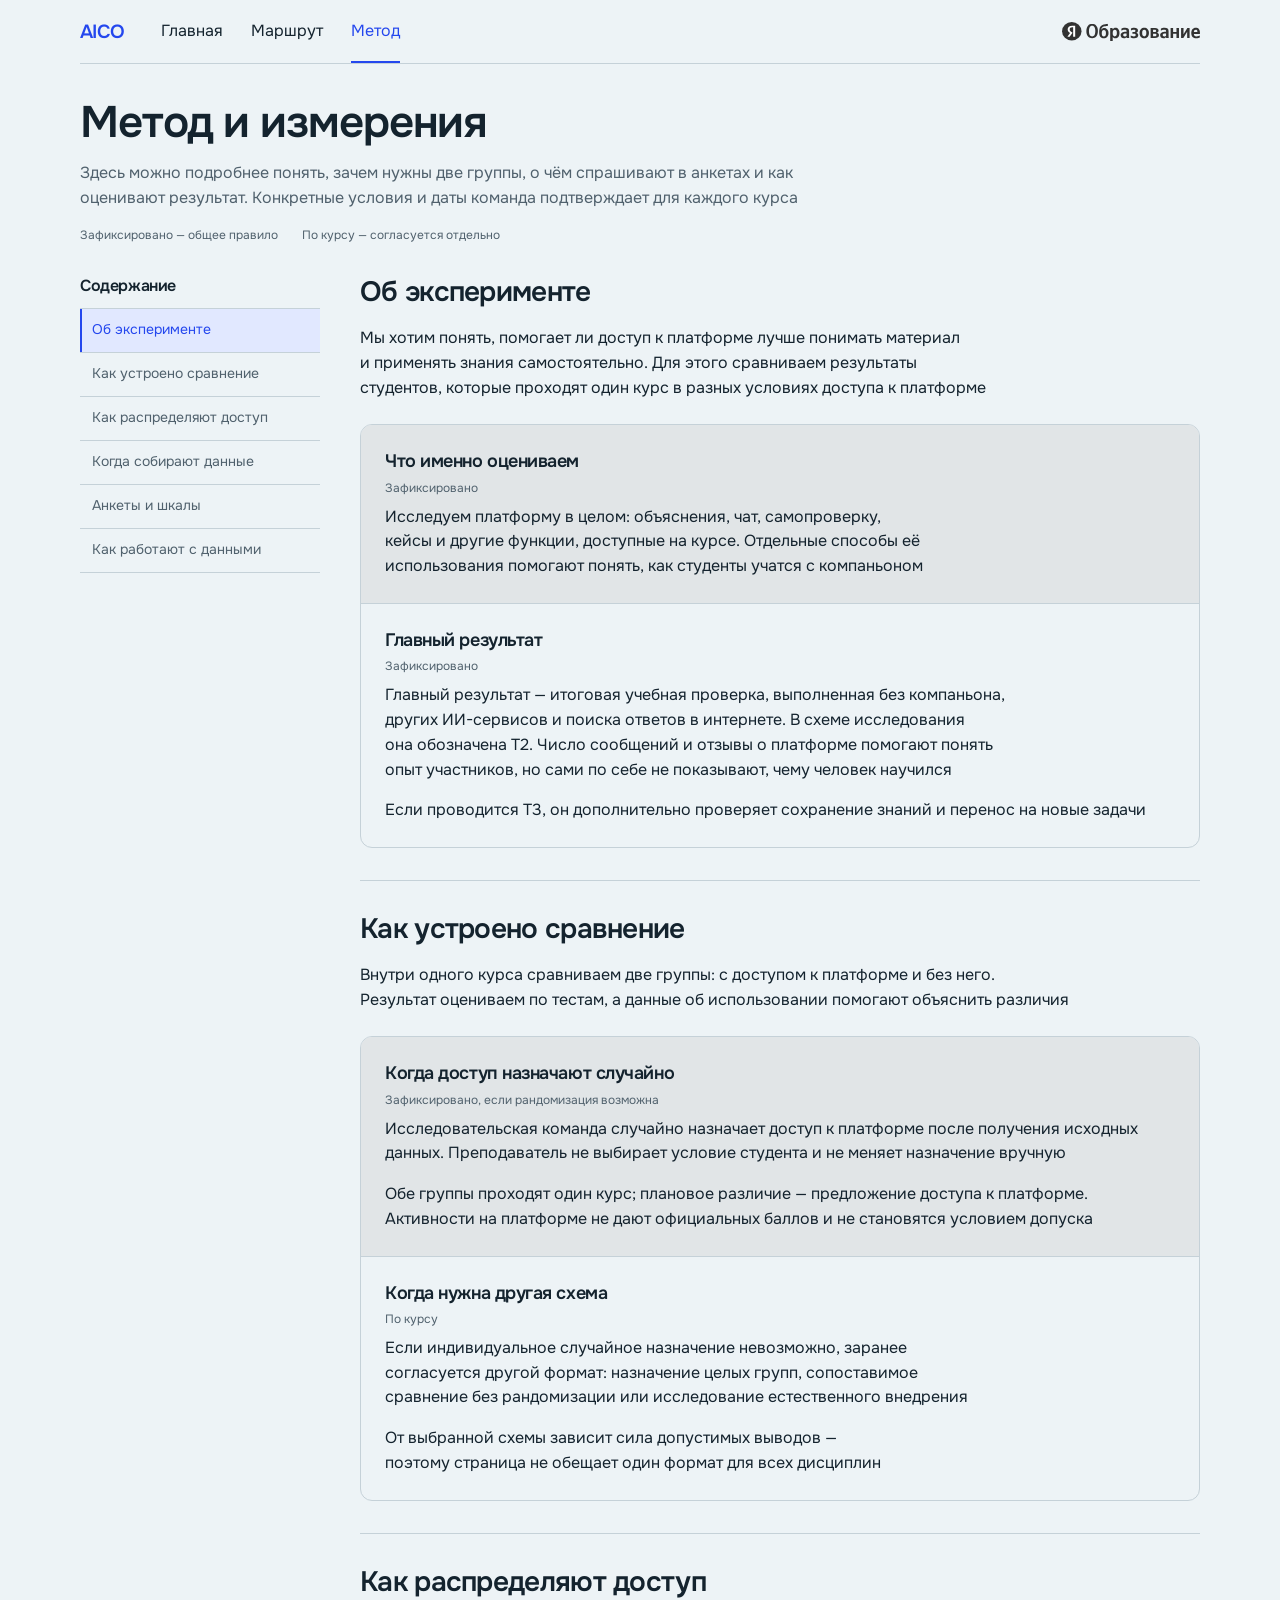
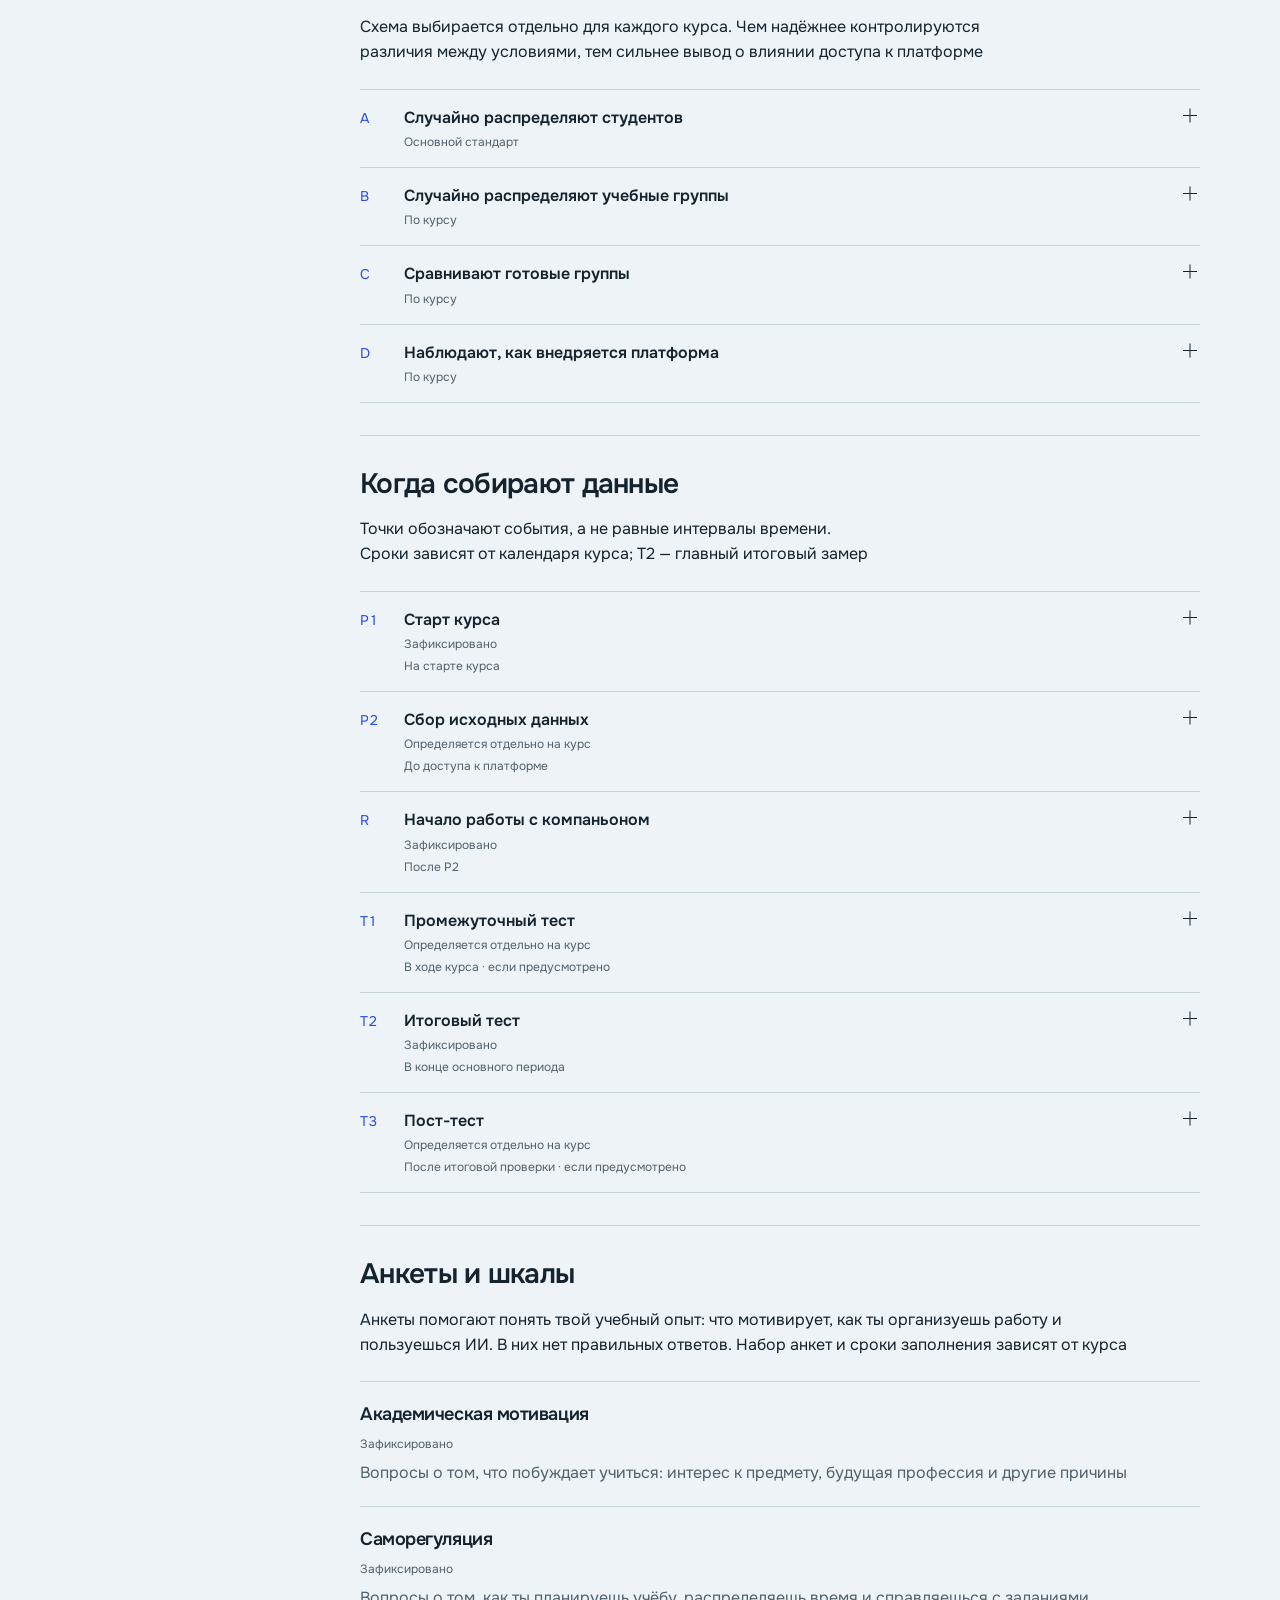
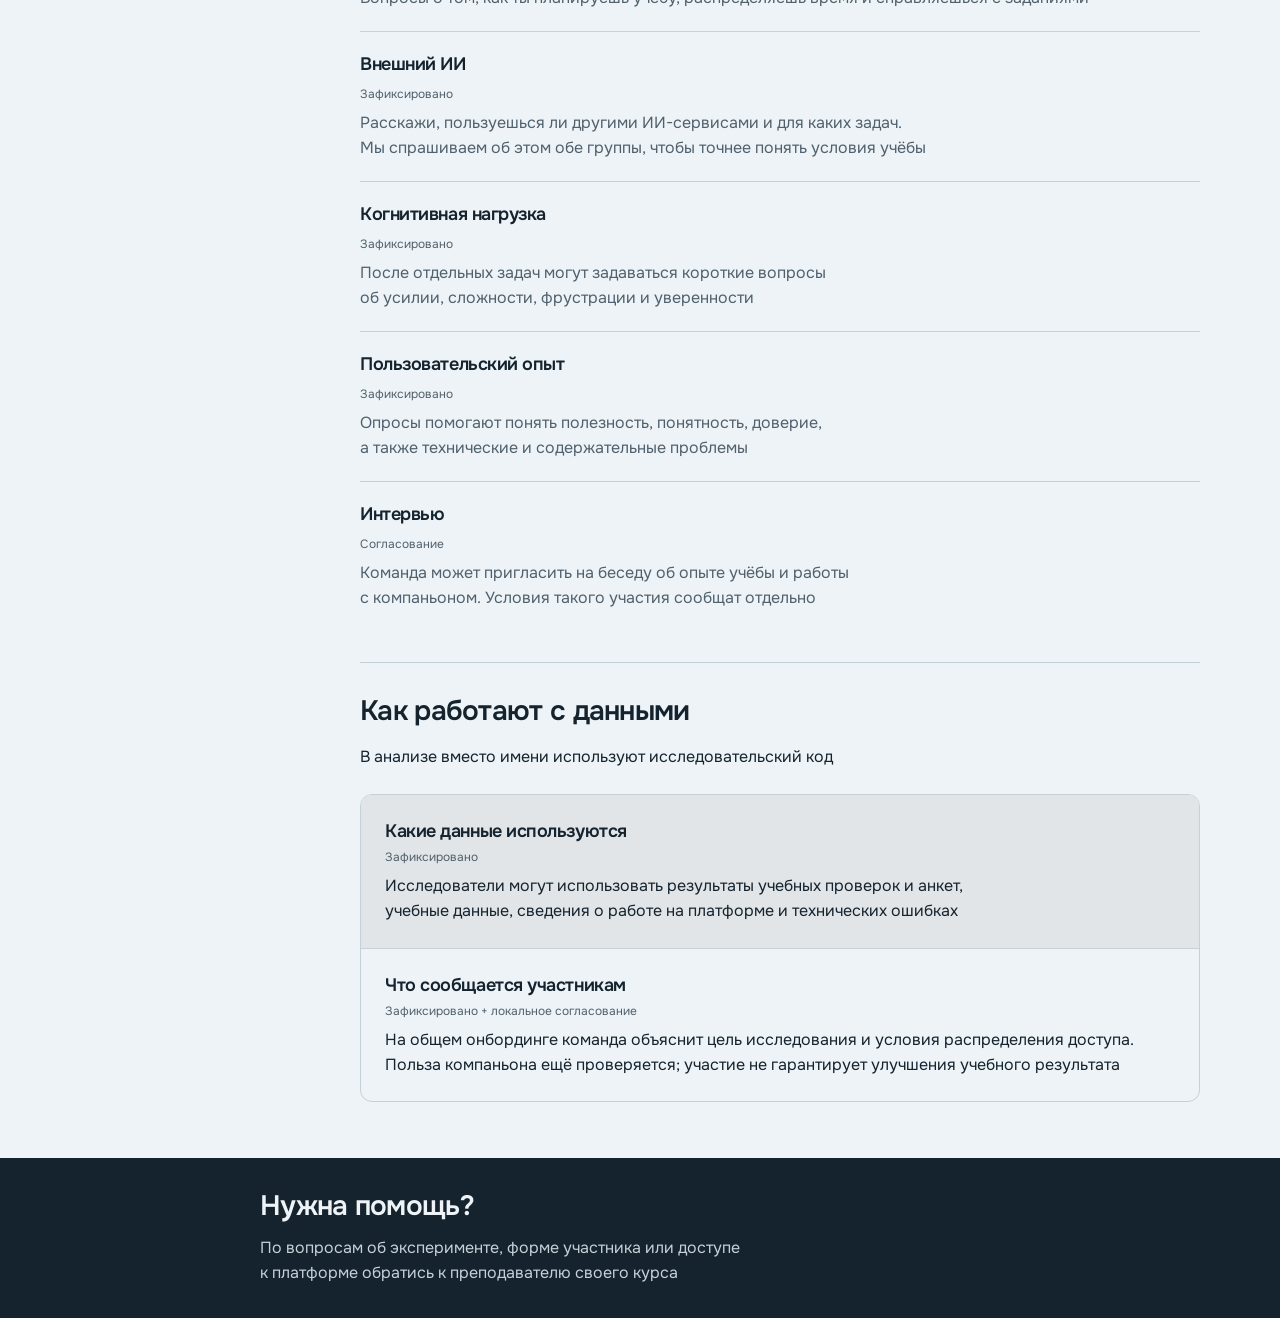
==== commit 6e792ad0: "Remove terminal full stops from student site paragraphs" ====
--- a/method.html
+++ b/method.html
@@ -24,7 +24,7 @@
 <header class="a-page a-method-hero">
           <h1 class="a-title">Метод и измерения</h1>
           <div class="a-method-intro">
-            <p>Здесь можно подробнее понять, зачем нужны две группы, о чём спрашивают в анкетах и как оценивают результат. Конкретные условия и даты команда подтверждает для каждого курса.</p>
+            <p>Здесь можно подробнее понять, зачем нужны две группы, о чём спрашивают в анкетах и как оценивают результат. Конкретные условия и даты команда подтверждает для каждого курса</p>
             <div class="a-status-key" aria-label="Статусы элементов протокола">
               <span>Зафиксировано — общее правило</span><span>По курсу — согласуется отдельно</span>
             </div>
@@ -48,77 +48,77 @@
 
           <div class="a-method-content">
             <section class="a-method-section" id="method-overview">
-              <header class="a-section-head"><h2>Об эксперименте</h2><p>Мы хотим понять, помогает ли доступ к платформе лучше понимать материал и применять знания самостоятельно. Для этого сравниваем результаты студентов, которые проходят один курс в разных условиях доступа к платформе.</p></header>
+              <header class="a-section-head"><h2>Об эксперименте</h2><p>Мы хотим понять, помогает ли доступ к платформе лучше понимать материал и применять знания самостоятельно. Для этого сравниваем результаты студентов, которые проходят один курс в разных условиях доступа к платформе</p></header>
               <div class="a-method-pair">
-                <article class="a-method-note"><h3>Что именно оцениваем<span class="a-inline-status">Зафиксировано</span></h3><p>Исследуем платформу в целом: объяснения, чат, самопроверку, кейсы и другие функции, доступные на курсе. Отдельные способы её использования помогают понять, как студенты учатся с компаньоном.</p></article>
-                <article class="a-method-note"><h3>Главный результат<span class="a-inline-status">Зафиксировано</span></h3><p>Главный результат — итоговая учебная проверка, выполненная без компаньона, других ИИ-сервисов и поиска ответов в интернете. В схеме исследования она обозначена T2. Число сообщений и отзывы о платформе помогают понять опыт участников, но сами по себе не показывают, чему человек научился.</p><p>Если проводится T3, он дополнительно проверяет сохранение знаний и перенос на новые задачи.</p></article>
+                <article class="a-method-note"><h3>Что именно оцениваем<span class="a-inline-status">Зафиксировано</span></h3><p>Исследуем платформу в целом: объяснения, чат, самопроверку, кейсы и другие функции, доступные на курсе. Отдельные способы её использования помогают понять, как студенты учатся с компаньоном</p></article>
+                <article class="a-method-note"><h3>Главный результат<span class="a-inline-status">Зафиксировано</span></h3><p>Главный результат — итоговая учебная проверка, выполненная без компаньона, других ИИ-сервисов и поиска ответов в интернете. В схеме исследования она обозначена T2. Число сообщений и отзывы о платформе помогают понять опыт участников, но сами по себе не показывают, чему человек научился</p><p>Если проводится T3, он дополнительно проверяет сохранение знаний и перенос на новые задачи</p></article>
               </div>
             </section>
 
             <section class="a-method-section" id="method-comparison">
-              <header class="a-section-head"><h2>Как устроено сравнение</h2><p>Внутри одного курса сравниваем две группы: с доступом к платформе и без него. Результат оцениваем по тестам, а данные об использовании помогают объяснить различия.</p></header>
+              <header class="a-section-head"><h2>Как устроено сравнение</h2><p>Внутри одного курса сравниваем две группы: с доступом к платформе и без него. Результат оцениваем по тестам, а данные об использовании помогают объяснить различия</p></header>
               <div class="a-method-pair">
-                <article class="a-method-note"><h3>Когда доступ назначают случайно<span class="a-inline-status">Зафиксировано, если рандомизация возможна</span></h3><p>Исследовательская команда случайно назначает доступ к платформе после получения исходных данных. Преподаватель не выбирает условие студента и не меняет назначение вручную.</p><p>Обе группы проходят один курс; плановое различие — предложение доступа к платформе. Активности на платформе не дают официальных баллов и не становятся условием допуска.</p></article>
-                <article class="a-method-note"><h3>Когда нужна другая схема<span class="a-inline-status">По курсу</span></h3><p>Если индивидуальное случайное назначение невозможно, заранее согласуется другой формат: назначение целых групп, сопоставимое сравнение без рандомизации или исследование естественного внедрения.</p><p>От выбранной схемы зависит сила допустимых выводов — поэтому страница не обещает один формат для всех дисциплин.</p></article>
+                <article class="a-method-note"><h3>Когда доступ назначают случайно<span class="a-inline-status">Зафиксировано, если рандомизация возможна</span></h3><p>Исследовательская команда случайно назначает доступ к платформе после получения исходных данных. Преподаватель не выбирает условие студента и не меняет назначение вручную</p><p>Обе группы проходят один курс; плановое различие — предложение доступа к платформе. Активности на платформе не дают официальных баллов и не становятся условием допуска</p></article>
+                <article class="a-method-note"><h3>Когда нужна другая схема<span class="a-inline-status">По курсу</span></h3><p>Если индивидуальное случайное назначение невозможно, заранее согласуется другой формат: назначение целых групп, сопоставимое сравнение без рандомизации или исследование естественного внедрения</p><p>От выбранной схемы зависит сила допустимых выводов — поэтому страница не обещает один формат для всех дисциплин</p></article>
               </div>
             </section>
 
             <section class="a-method-section" id="method-designs">
-              <header class="a-section-head"><h2>Как распределяют доступ</h2><p>Схема выбирается отдельно для каждого курса. Чем надёжнее контролируются различия между условиями, тем сильнее вывод о влиянии доступа к платформе.</p></header>
+              <header class="a-section-head"><h2>Как распределяют доступ</h2><p>Схема выбирается отдельно для каждого курса. Чем надёжнее контролируются различия между условиями, тем сильнее вывод о влиянии доступа к платформе</p></header>
               <div class="a-design-list">
                 <details class="a-design-row">
                   <summary><span class="a-design-code">A</span><span class="a-design-title">Случайно распределяют студентов</span><span class="a-inline-status">Основной стандарт</span><span class="a-disclosure-mark" aria-hidden="true"></span></summary>
-                  <div class="a-design-body"><p class="a-design-description">Доступ случайно назначается отдельным студентам внутри одного курса. Обе группы проходят одинаковую программу и тесты.</p><div class="a-design-evidence"><h4>Доказательная сила</h4><p><strong>Наиболее высокая.</strong> Позволяет оценить причинный эффект предложения доступа к платформе. В анализе ITT участников сравнивают по назначенной группе, даже если они не пользовались платформой.</p></div></div>
+                  <div class="a-design-body"><p class="a-design-description">Доступ случайно назначается отдельным студентам внутри одного курса. Обе группы проходят одинаковую программу и тесты</p><div class="a-design-evidence"><h4>Доказательная сила</h4><p><strong>Наиболее высокая.</strong> Позволяет оценить причинный эффект предложения доступа к платформе. В анализе ITT участников сравнивают по назначенной группе, даже если они не пользовались платформой</p></div></div>
                 </details>
                 <details class="a-design-row">
                   <summary><span class="a-design-code">B</span><span class="a-design-title">Случайно распределяют учебные группы</span><span class="a-inline-status">По курсу</span><span class="a-disclosure-mark" aria-hidden="true"></span></summary>
-                  <div class="a-design-body"><p class="a-design-description">Случайно назначаются целые учебные группы. Требуются достаточное число независимых групп и кластерный анализ.</p><div class="a-design-evidence"><h4>Доказательная сила</h4><p><strong>Высокая при выполнении условий.</strong> Позволяет оценить причинный эффект назначения групп; при малом числе групп результат считается пилотным.</p></div></div>
+                  <div class="a-design-body"><p class="a-design-description">Случайно назначаются целые учебные группы. Требуются достаточное число независимых групп и кластерный анализ</p><div class="a-design-evidence"><h4>Доказательная сила</h4><p><strong>Высокая при выполнении условий.</strong> Позволяет оценить причинный эффект назначения групп; при малом числе групп результат считается пилотным</p></div></div>
                 </details>
                 <details class="a-design-row">
                   <summary><span class="a-design-code">C</span><span class="a-design-title">Сравнивают готовые группы</span><span class="a-inline-status">По курсу</span><span class="a-disclosure-mark" aria-hidden="true"></span></summary>
-                  <div class="a-design-body"><p class="a-design-description">Готовая группа с компаньоном сравнивается с одновременной сопоставимой контрольной группой без случайного назначения. Учитываются входной уровень и наблюдаемые различия.</p><div class="a-design-evidence"><h4>Доказательная сила</h4><p><strong>Ограниченная.</strong> Результат совместим с эффектом компаньона, но скрытые различия между группами нельзя полностью исключить.</p></div></div>
+                  <div class="a-design-body"><p class="a-design-description">Готовая группа с компаньоном сравнивается с одновременной сопоставимой контрольной группой без случайного назначения. Учитываются входной уровень и наблюдаемые различия</p><div class="a-design-evidence"><h4>Доказательная сила</h4><p><strong>Ограниченная.</strong> Результат совместим с эффектом компаньона, но скрытые различия между группами нельзя полностью исключить</p></div></div>
                 </details>
                 <details class="a-design-row">
                   <summary><span class="a-design-code">D</span><span class="a-design-title">Наблюдают, как внедряется платформа</span><span class="a-inline-status">По курсу</span><span class="a-disclosure-mark" aria-hidden="true"></span></summary>
-                  <div class="a-design-body"><p class="a-design-description">Участников наблюдают во времени без сопоставимой рандомизированной контрольной группы: собирают P2, T2/T3, результаты курса и данные о работе с платформой.</p><div class="a-design-evidence"><h4>Доказательная сила</h4><p><strong>Описательная.</strong> Показывает осуществимость, динамику и механизмы внедрения, но не доказывает причинный эффект компаньона.</p></div></div>
+                  <div class="a-design-body"><p class="a-design-description">Участников наблюдают во времени без сопоставимой рандомизированной контрольной группы: собирают P2, T2/T3, результаты курса и данные о работе с платформой</p><div class="a-design-evidence"><h4>Доказательная сила</h4><p><strong>Описательная.</strong> Показывает осуществимость, динамику и механизмы внедрения, но не доказывает причинный эффект компаньона</p></div></div>
                 </details>
               </div>
             </section>
 
             <section class="a-method-section" id="method-points">
-              <header class="a-section-head"><h2>Когда собирают данные</h2><p>Точки обозначают события, а не равные интервалы времени. Сроки зависят от календаря курса; T2 — главный итоговый замер.</p></header>
+              <header class="a-section-head"><h2>Когда собирают данные</h2><p>Точки обозначают события, а не равные интервалы времени. Сроки зависят от календаря курса; T2 — главный итоговый замер</p></header>
               <div class="a-measure-list">
-                <details class="a-measure"><summary><span class="a-measure-code">P1</span><span class="a-measure-title">Старт курса</span><span class="a-measure-status">Зафиксировано</span><span class="a-measure-time">На старте курса</span><span class="a-disclosure-mark" aria-hidden="true"></span></summary><div class="a-disclosure-body"><p>Фиксируются актуальные группы, календарь и контекст дисциплины. Курс начинается по обычной программе, без специального режима преподавания.</p><p><strong>Роль преподавателя:</strong> подтвердить расписание и сообщить об изменениях, способных повлиять на замеры.</p></div></details>
-                <details class="a-measure"><summary><span class="a-measure-code">P2</span><span class="a-measure-title">Сбор исходных данных</span><span class="a-measure-status">Определяется отдельно&nbsp;на&nbsp;курс</span><span class="a-measure-time">До доступа к платформе</span><span class="a-disclosure-mark" aria-hidden="true"></span></summary><div class="a-disclosure-body"><p>Команда использует уже имеющиеся данные об успеваемости и исходные анкеты о мотивации, самоорганизации в учёбе и опыте использования ИИ. Студенты также рассказывают немного о себе. Дополнительного предметного теста на этом этапе нет.</p><p><strong>Важно:</strong> P2 помогает точнее сравнить группы, но сам по себе не доказывает, что они «одинаковы».</p></div></details>
-                <details class="a-measure"><summary><span class="a-measure-code">R</span><span class="a-measure-title">Начало работы с компаньоном</span><span class="a-measure-status">Зафиксировано</span><span class="a-measure-time">После P2</span><span class="a-disclosure-mark" aria-hidden="true"></span></summary><div class="a-disclosure-body"><p>Команда замораживает список участников, назначает условия и выдаёт права. В начале проверяются доступ, идентификаторы и поступление логов.</p><p><strong>Роль преподавателя:</strong> использовать единый текст коммуникации и не менять назначенный доступ.</p></div></details>
-                <details class="a-measure"><summary><span class="a-measure-code">T1</span><span class="a-measure-title">Промежуточный тест</span><span class="a-measure-status">Определяется отдельно&nbsp;на&nbsp;курс</span><span class="a-measure-time">В ходе курса · если предусмотрено</span><span class="a-disclosure-mark" aria-hidden="true"></span></summary><div class="a-disclosure-body"><p>Результаты обычных контрольных и тестов курса дают ранний сигнал о ходе обучения. Небольшой опрос уточняет нагрузку, использование внешнего ИИ и технические проблемы. Дополнительные учебные проверки для этого этапа не создаются.</p><p>T1 не считается вторым главным результатом. Форма, инструкция и точный срок подтверждаются для курса.</p></div></details>
-                <details class="a-measure"><summary><span class="a-measure-code">T2</span><span class="a-measure-title">Итоговый тест</span><span class="a-measure-status">Зафиксировано</span><span class="a-measure-time">В конце основного периода</span><span class="a-disclosure-mark" aria-hidden="true"></span></summary><div class="a-disclosure-body"><p>Итоговая проверка курса выполняется без компаньона и внешнего ИИ, в одинаковых условиях и по единым критериям. Балл T2 — главный показатель самостоятельного результата.</p><p><strong>По курсу:</strong> дата и содержание согласуются с календарём и учебными целями дисциплины.</p></div></details>
-                <details class="a-measure"><summary><span class="a-measure-code">T3</span><span class="a-measure-title">Пост-тест</span><span class="a-measure-status">Определяется отдельно&nbsp;на&nbsp;курс</span><span class="a-measure-time">После итоговой проверки · если предусмотрено</span><span class="a-disclosure-mark" aria-hidden="true"></span></summary><div class="a-disclosure-body"><p>Параллельный тест проверяет сохранение знаний, а новая задача — перенос в незнакомую ситуацию. Срок после итоговой проверки определяет команда курса.</p><p>T3 проводится только там, где можно обеспечить одинаковую контролируемую процедуру. Возможность и дата подтверждаются отдельно.</p></div></details>
+                <details class="a-measure"><summary><span class="a-measure-code">P1</span><span class="a-measure-title">Старт курса</span><span class="a-measure-status">Зафиксировано</span><span class="a-measure-time">На старте курса</span><span class="a-disclosure-mark" aria-hidden="true"></span></summary><div class="a-disclosure-body"><p>Фиксируются актуальные группы, календарь и контекст дисциплины. Курс начинается по обычной программе, без специального режима преподавания</p><p><strong>Роль преподавателя:</strong> подтвердить расписание и сообщить об изменениях, способных повлиять на замеры</p></div></details>
+                <details class="a-measure"><summary><span class="a-measure-code">P2</span><span class="a-measure-title">Сбор исходных данных</span><span class="a-measure-status">Определяется отдельно&nbsp;на&nbsp;курс</span><span class="a-measure-time">До доступа к платформе</span><span class="a-disclosure-mark" aria-hidden="true"></span></summary><div class="a-disclosure-body"><p>Команда использует уже имеющиеся данные об успеваемости и исходные анкеты о мотивации, самоорганизации в учёбе и опыте использования ИИ. Студенты также рассказывают немного о себе. Дополнительного предметного теста на этом этапе нет</p><p><strong>Важно:</strong> P2 помогает точнее сравнить группы, но сам по себе не доказывает, что они «одинаковы»</p></div></details>
+                <details class="a-measure"><summary><span class="a-measure-code">R</span><span class="a-measure-title">Начало работы с компаньоном</span><span class="a-measure-status">Зафиксировано</span><span class="a-measure-time">После P2</span><span class="a-disclosure-mark" aria-hidden="true"></span></summary><div class="a-disclosure-body"><p>Команда замораживает список участников, назначает условия и выдаёт права. В начале проверяются доступ, идентификаторы и поступление логов</p><p><strong>Роль преподавателя:</strong> использовать единый текст коммуникации и не менять назначенный доступ</p></div></details>
+                <details class="a-measure"><summary><span class="a-measure-code">T1</span><span class="a-measure-title">Промежуточный тест</span><span class="a-measure-status">Определяется отдельно&nbsp;на&nbsp;курс</span><span class="a-measure-time">В ходе курса · если предусмотрено</span><span class="a-disclosure-mark" aria-hidden="true"></span></summary><div class="a-disclosure-body"><p>Результаты обычных контрольных и тестов курса дают ранний сигнал о ходе обучения. Небольшой опрос уточняет нагрузку, использование внешнего ИИ и технические проблемы. Дополнительные учебные проверки для этого этапа не создаются</p><p>T1 не считается вторым главным результатом. Форма, инструкция и точный срок подтверждаются для курса</p></div></details>
+                <details class="a-measure"><summary><span class="a-measure-code">T2</span><span class="a-measure-title">Итоговый тест</span><span class="a-measure-status">Зафиксировано</span><span class="a-measure-time">В конце основного периода</span><span class="a-disclosure-mark" aria-hidden="true"></span></summary><div class="a-disclosure-body"><p>Итоговая проверка курса выполняется без компаньона и внешнего ИИ, в одинаковых условиях и по единым критериям. Балл T2 — главный показатель самостоятельного результата</p><p><strong>По курсу:</strong> дата и содержание согласуются с календарём и учебными целями дисциплины</p></div></details>
+                <details class="a-measure"><summary><span class="a-measure-code">T3</span><span class="a-measure-title">Пост-тест</span><span class="a-measure-status">Определяется отдельно&nbsp;на&nbsp;курс</span><span class="a-measure-time">После итоговой проверки · если предусмотрено</span><span class="a-disclosure-mark" aria-hidden="true"></span></summary><div class="a-disclosure-body"><p>Параллельный тест проверяет сохранение знаний, а новая задача — перенос в незнакомую ситуацию. Срок после итоговой проверки определяет команда курса</p><p>T3 проводится только там, где можно обеспечить одинаковую контролируемую процедуру. Возможность и дата подтверждаются отдельно</p></div></details>
               </div>
             </section>
 
             <section class="a-method-section" id="method-scales">
-              <header class="a-section-head"><h2>Анкеты и шкалы</h2><p>Анкеты помогают понять твой учебный опыт: что мотивирует, как ты организуешь работу и пользуешься ИИ. В них нет правильных ответов. Набор анкет и сроки заполнения зависят от курса.</p></header>
+              <header class="a-section-head"><h2>Анкеты и шкалы</h2><p>Анкеты помогают понять твой учебный опыт: что мотивирует, как ты организуешь работу и пользуешься ИИ. В них нет правильных ответов. Набор анкет и сроки заполнения зависят от курса</p></header>
               <div class="a-scale-list">
-                <article class="a-scale"><h3>Академическая мотивация</h3><span class="a-inline-status">Зафиксировано</span><p>Вопросы о том, что побуждает учиться: интерес к предмету, будущая профессия и другие причины.</p></article>
-                <article class="a-scale"><h3>Саморегуляция</h3><span class="a-inline-status">Зафиксировано</span><p>Вопросы о том, как ты планируешь учёбу, распределяешь время и справляешься с заданиями.</p></article>
-                <article class="a-scale"><h3>Внешний ИИ</h3><span class="a-inline-status">Зафиксировано</span><p>Расскажи, пользуешься ли другими ИИ-сервисами и для каких задач. Мы спрашиваем об этом обе группы, чтобы точнее понять условия учёбы.</p></article>
-                <article class="a-scale"><h3>Когнитивная нагрузка</h3><span class="a-inline-status">Зафиксировано</span><p>После отдельных задач могут задаваться короткие вопросы об усилии, сложности, фрустрации и уверенности.</p></article>
-                <article class="a-scale"><h3>Пользовательский опыт</h3><span class="a-inline-status">Зафиксировано</span><p>Опросы помогают понять полезность, понятность, доверие, а также технические и содержательные проблемы.</p></article>
-                <article class="a-scale"><h3>Интервью</h3><span class="a-inline-status">Согласование</span><p>Команда может пригласить на беседу об опыте учёбы и работы с компаньоном. Условия такого участия сообщат отдельно.</p></article>
+                <article class="a-scale"><h3>Академическая мотивация</h3><span class="a-inline-status">Зафиксировано</span><p>Вопросы о том, что побуждает учиться: интерес к предмету, будущая профессия и другие причины</p></article>
+                <article class="a-scale"><h3>Саморегуляция</h3><span class="a-inline-status">Зафиксировано</span><p>Вопросы о том, как ты планируешь учёбу, распределяешь время и справляешься с заданиями</p></article>
+                <article class="a-scale"><h3>Внешний ИИ</h3><span class="a-inline-status">Зафиксировано</span><p>Расскажи, пользуешься ли другими ИИ-сервисами и для каких задач. Мы спрашиваем об этом обе группы, чтобы точнее понять условия учёбы</p></article>
+                <article class="a-scale"><h3>Когнитивная нагрузка</h3><span class="a-inline-status">Зафиксировано</span><p>После отдельных задач могут задаваться короткие вопросы об усилии, сложности, фрустрации и уверенности</p></article>
+                <article class="a-scale"><h3>Пользовательский опыт</h3><span class="a-inline-status">Зафиксировано</span><p>Опросы помогают понять полезность, понятность, доверие, а также технические и содержательные проблемы</p></article>
+                <article class="a-scale"><h3>Интервью</h3><span class="a-inline-status">Согласование</span><p>Команда может пригласить на беседу об опыте учёбы и работы с компаньоном. Условия такого участия сообщат отдельно</p></article>
               </div>
             </section>
 
             <section class="a-method-section" id="method-data">
-              <header class="a-section-head"><h2>Как работают с данными</h2><p>В анализе вместо имени используют исследовательский код.</p></header>
+              <header class="a-section-head"><h2>Как работают с данными</h2><p>В анализе вместо имени используют исследовательский код</p></header>
               <div class="a-data-grid">
-                <article class="a-data-column"><h3>Какие данные используются<span class="a-inline-status">Зафиксировано</span></h3><p>Исследователи могут использовать результаты учебных проверок и анкет, учебные данные, сведения о работе на платформе и технических ошибках.</p></article>
-                <article class="a-data-column"><h3>Что сообщается участникам<span class="a-inline-status">Зафиксировано + локальное согласование</span></h3><p>На общем онбординге команда объяснит цель исследования и условия распределения доступа. Польза компаньона ещё проверяется; участие не гарантирует улучшения учебного результата.</p></article>
+                <article class="a-data-column"><h3>Какие данные используются<span class="a-inline-status">Зафиксировано</span></h3><p>Исследователи могут использовать результаты учебных проверок и анкет, учебные данные, сведения о работе на платформе и технических ошибках</p></article>
+                <article class="a-data-column"><h3>Что сообщается участникам<span class="a-inline-status">Зафиксировано + локальное согласование</span></h3><p>На общем онбординге команда объяснит цель исследования и условия распределения доступа. Польза компаньона ещё проверяется; участие не гарантирует улучшения учебного результата</p></article>
               </div>
             </section>
           </div>
         </div>
 </main>
-<section class="help-line" id="help"><div class="help-inner"><h2>Нужна помощь?</h2><p>По вопросам об эксперименте, форме участника или доступе к платформе обратись к преподавателю своего курса.</p></div></section>
+<section class="help-line" id="help"><div class="help-inner"><h2>Нужна помощь?</h2><p>По вопросам об эксперименте, форме участника или доступе к платформе обратись к преподавателю своего курса</p></div></section>
 <script src="method.js?v=9ef00c4e" defer></script>
 </body></html>
